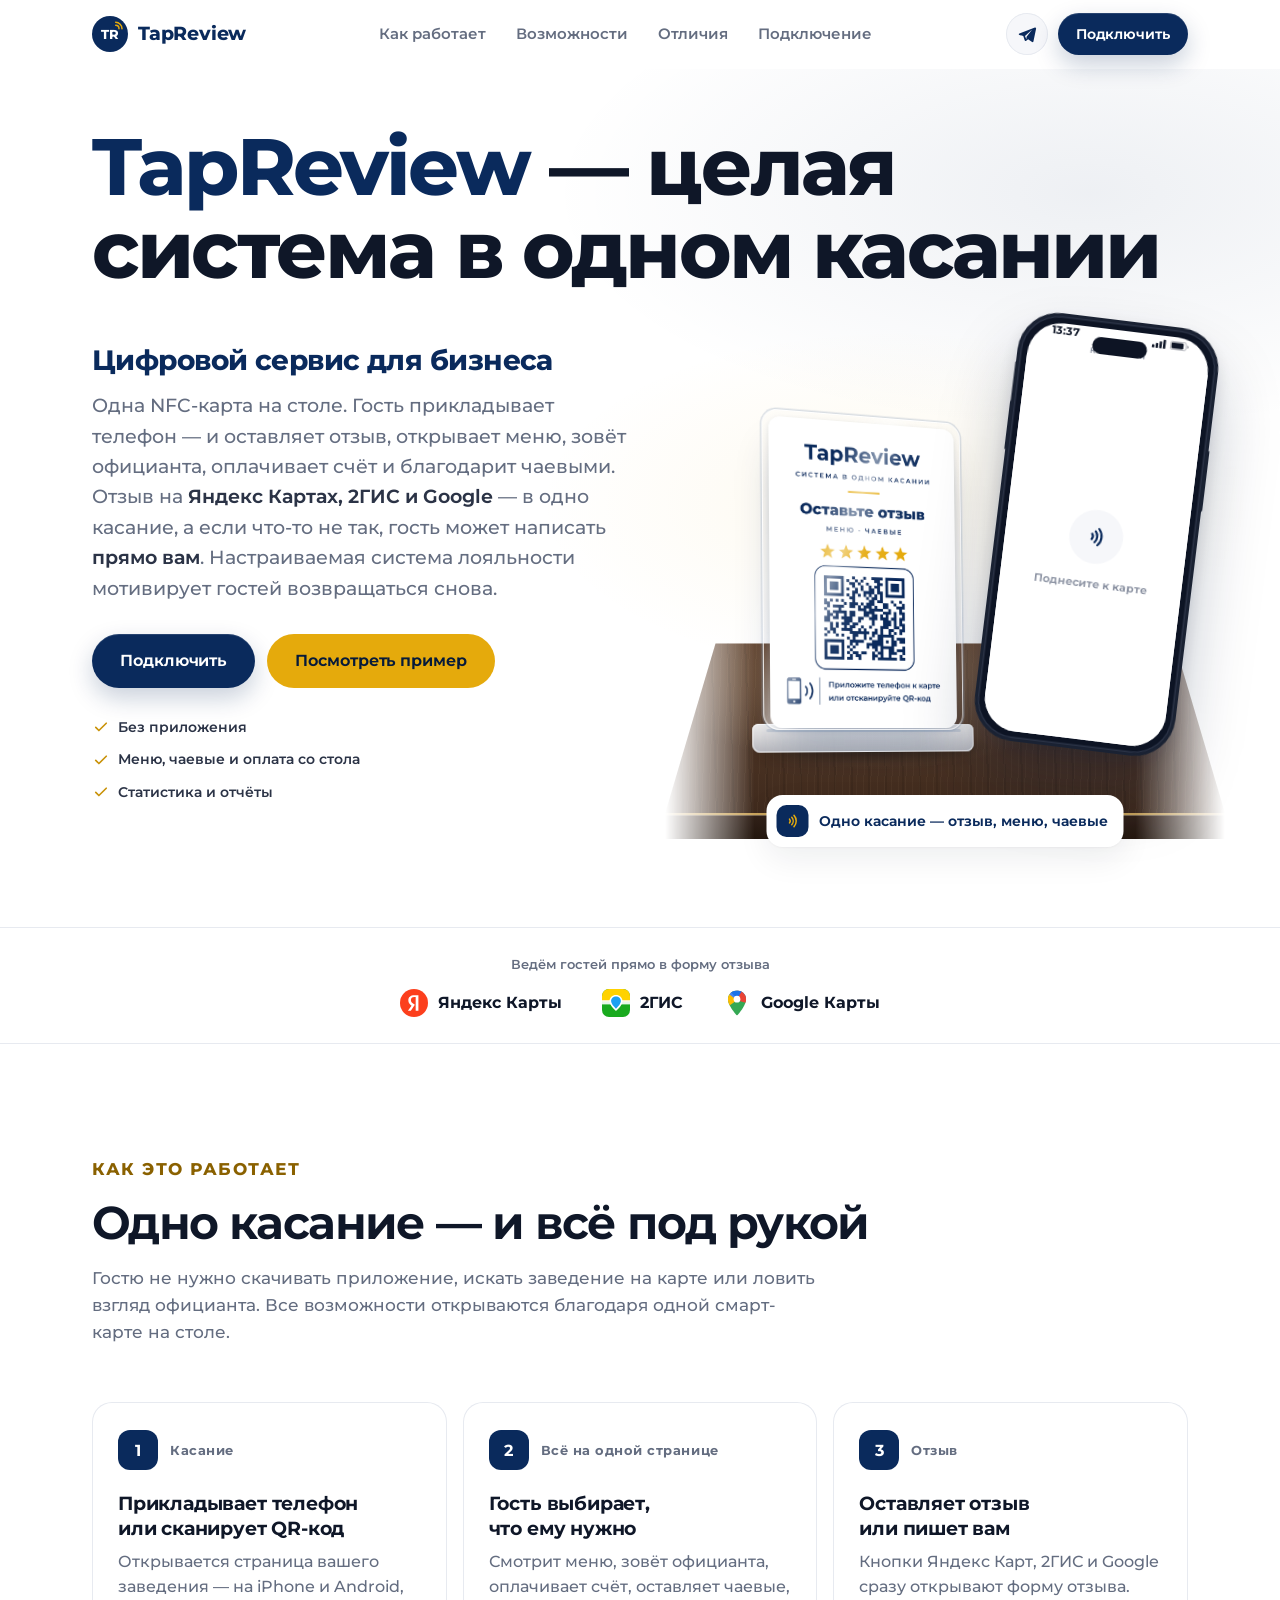
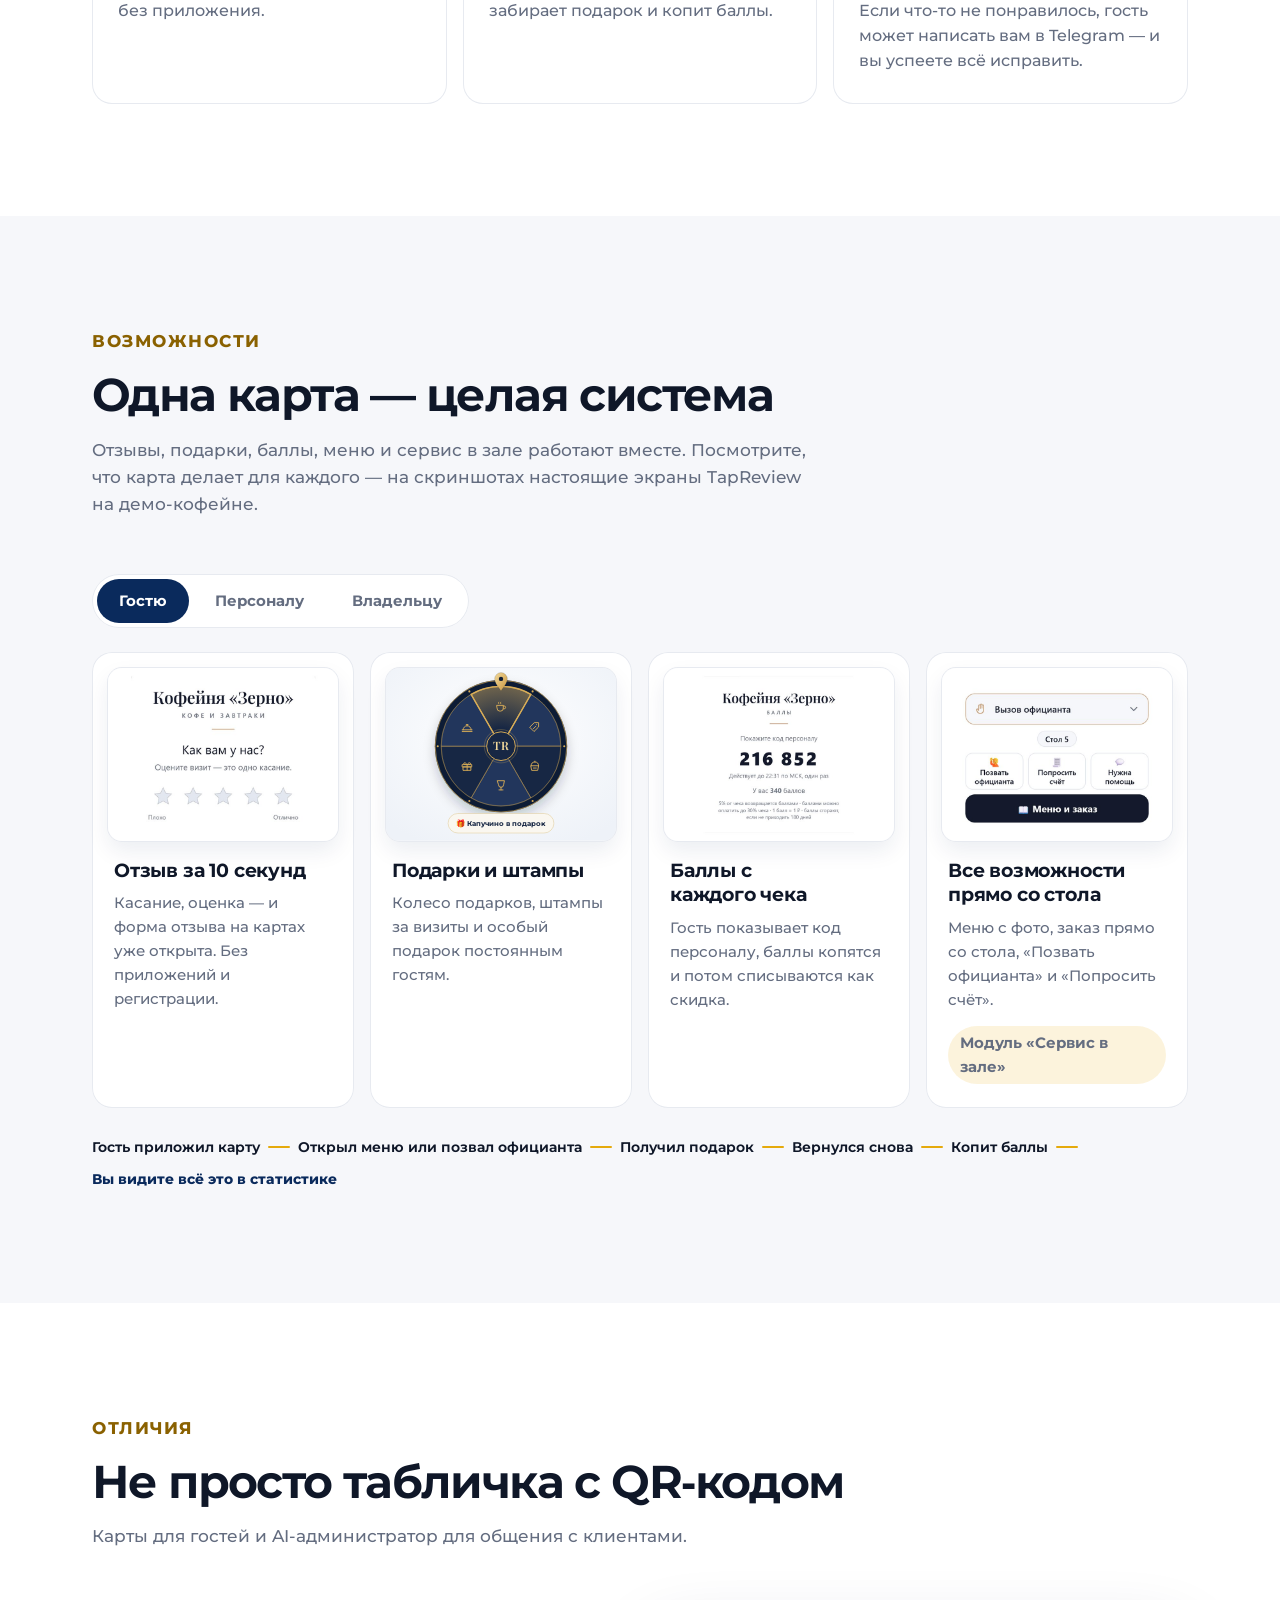
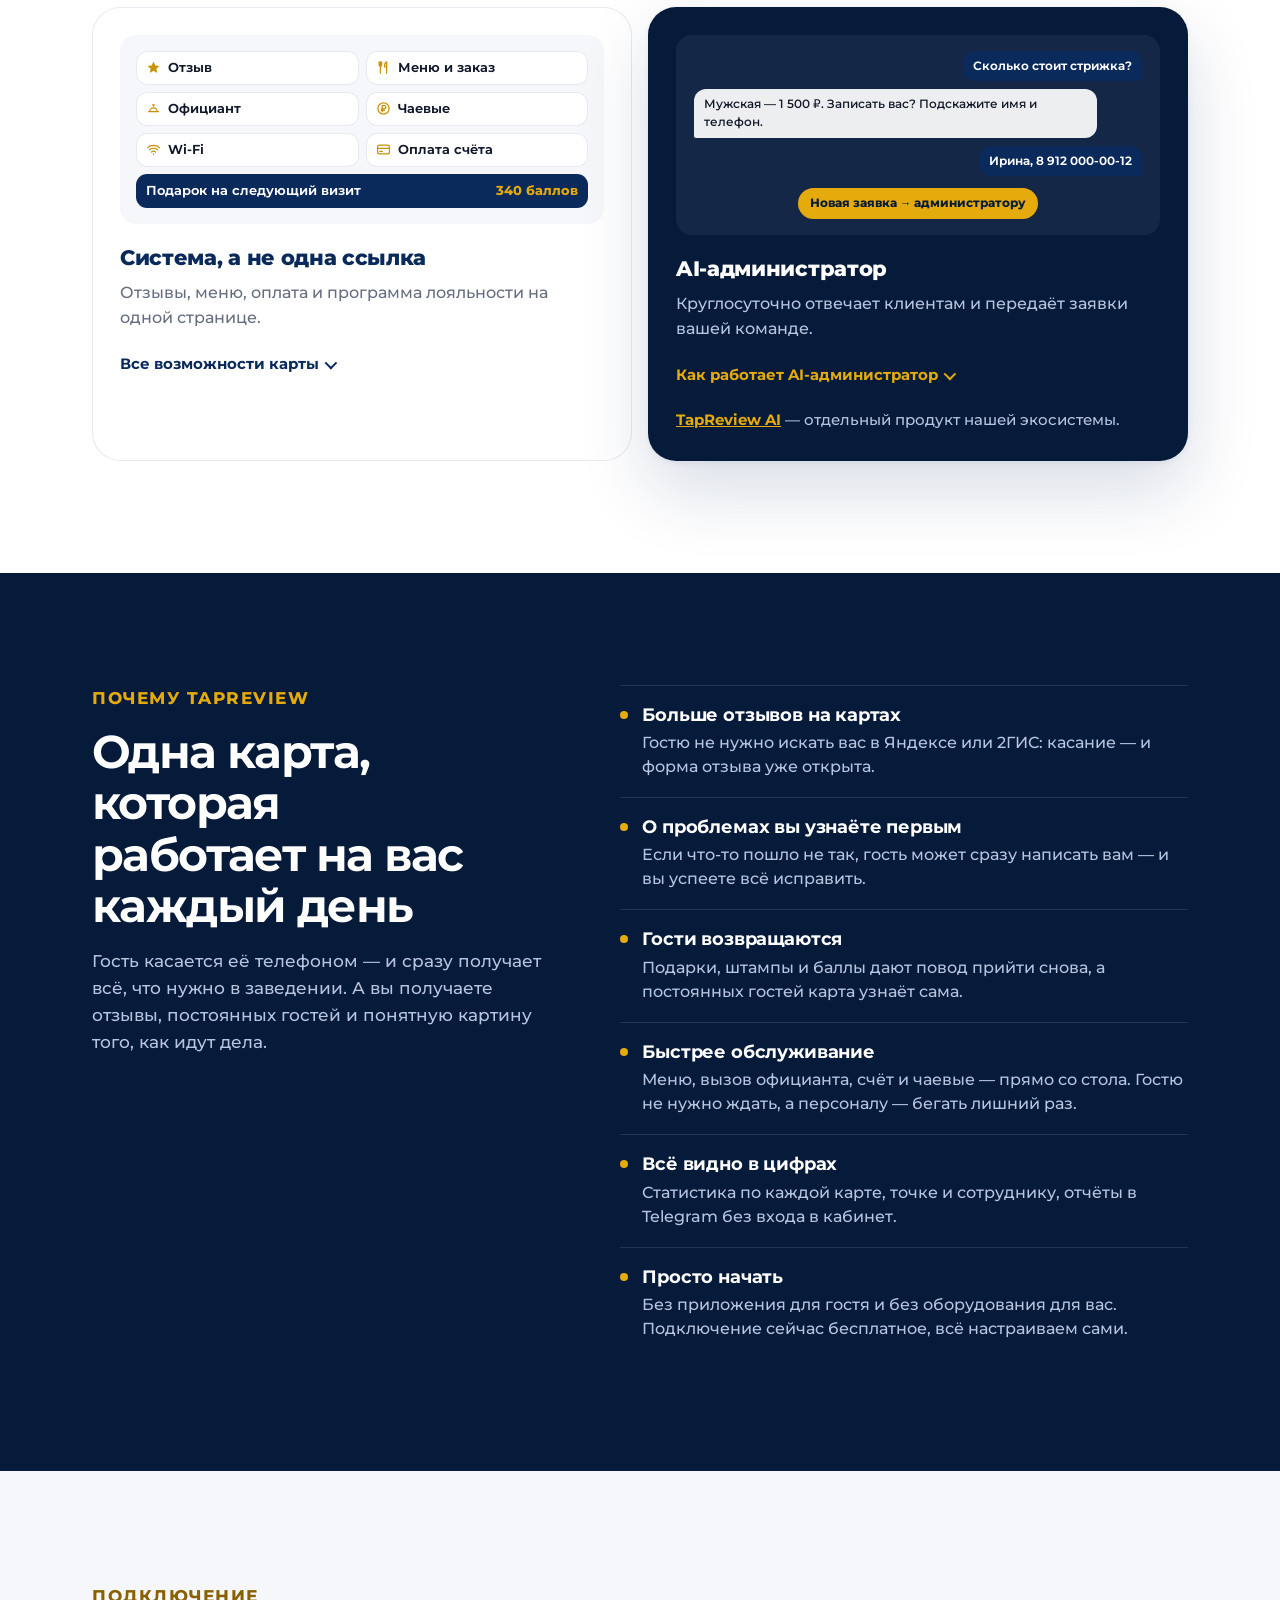
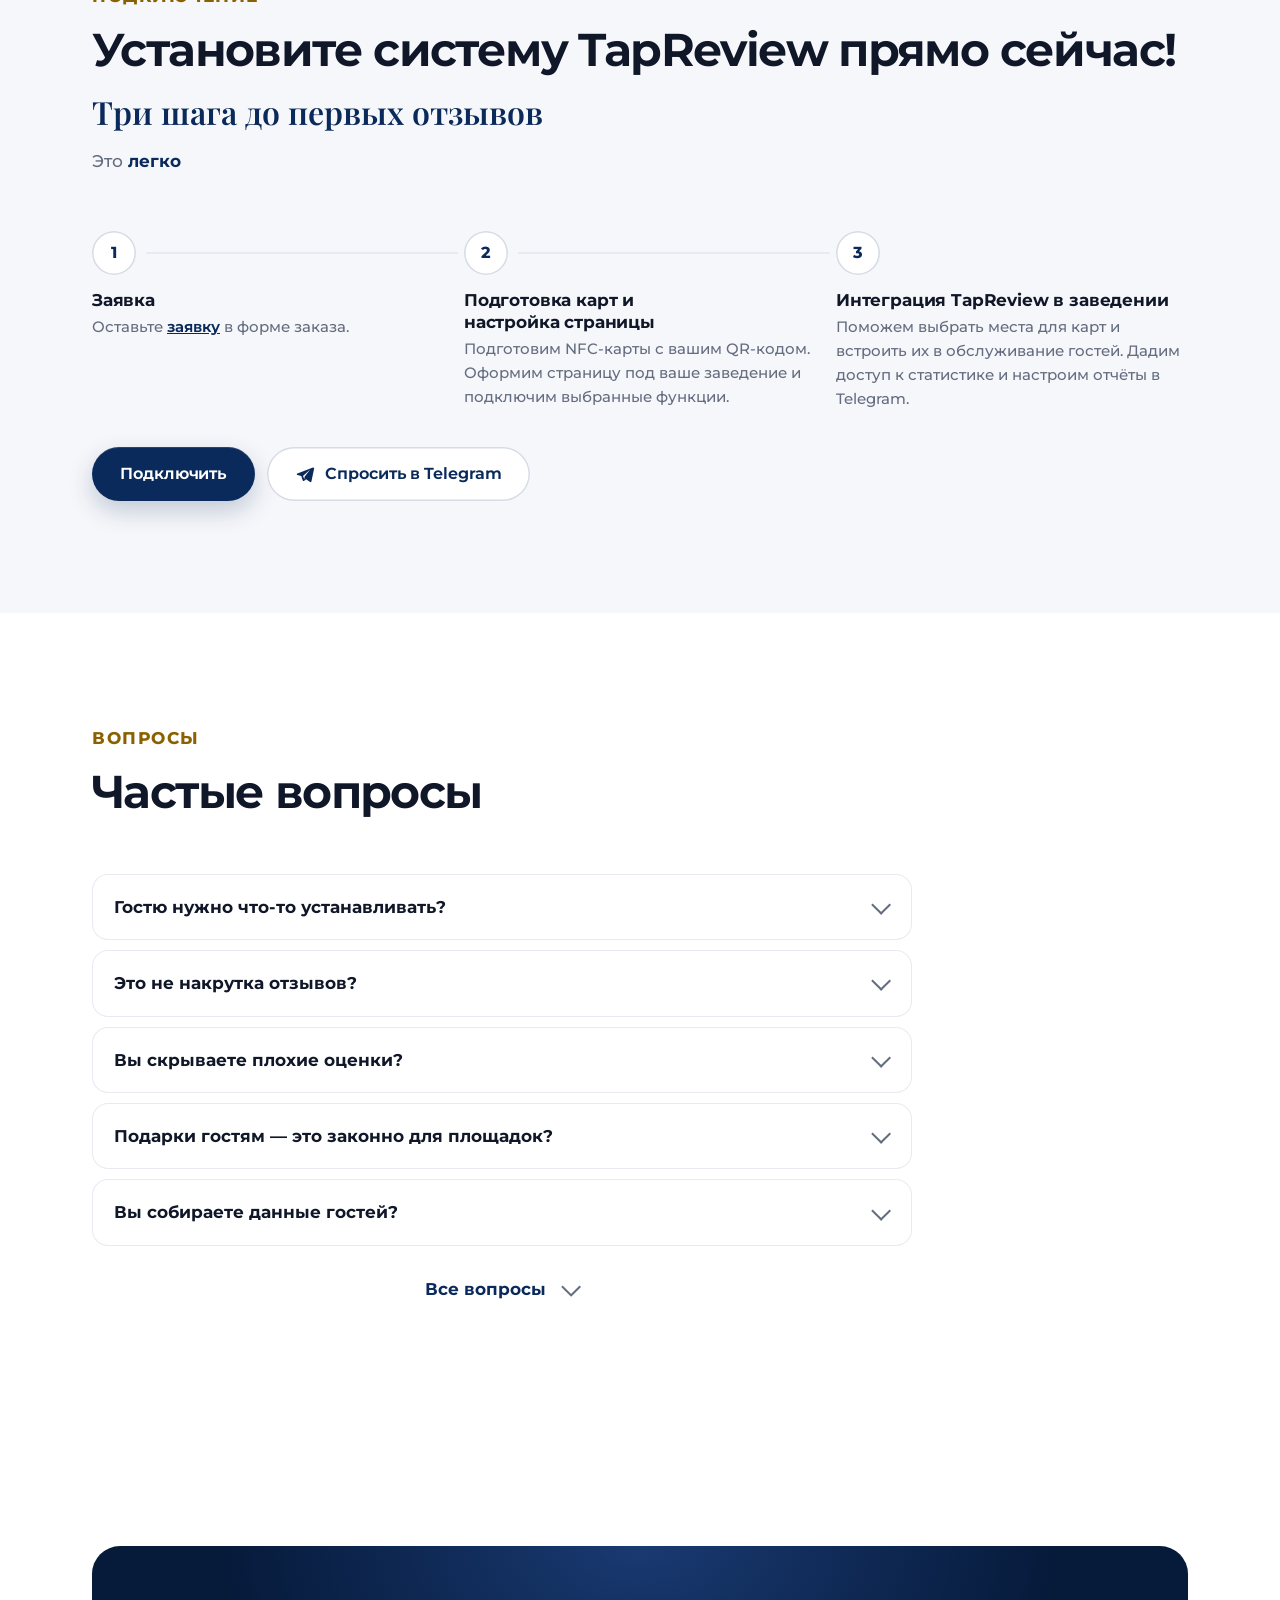
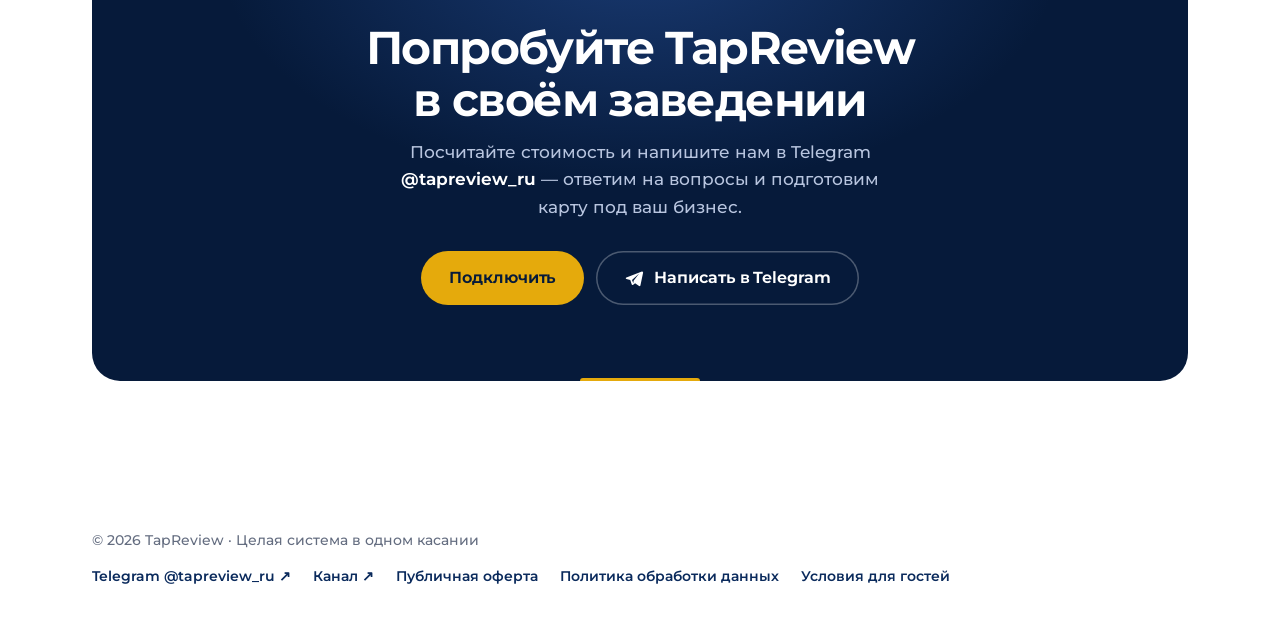
==== index.html @ 671c2516 "Revert guest cafe demo deployment" ====
<!DOCTYPE html>
<html lang="ru">
<head>
  <meta charset="UTF-8">
  <meta name="viewport" content="width=device-width, initial-scale=1">
  <title>TapReview — целая система в одном касании: отзывы, меню, чаевые</title>
  <meta name="description" content="Цифровой сервис для кафе и ресторанов: одна NFC-карта на столе — отзывы на Яндекс Картах, 2ГИС и Google, меню, вызов официанта, чаевые, оплата счёта, подарки, баллы и статистика.">
  <meta name="theme-color" content="#0a2a5c">
  <link rel="canonical" href="https://tapreview.ru/">
  <meta name="yandex-verification" content="caca6cdee28712ba">
  <meta name="google-site-verification" content="aeWo-dQM0pMkksD4rnlsHtrrv8dT_WdUJFQUE4yWGGg">
  <link rel="icon" type="image/png" href="/assets/favicon.png">
  <link rel="apple-touch-icon" href="/assets/apple-touch-icon.png">
  <meta property="og:type" content="website">
  <meta property="og:url" content="https://tapreview.ru/">
  <meta property="og:title" content="TapReview — целая система в одном касании">
  <meta property="og:description" content="Цифровой сервис для бизнеса: одна NFC-карта — отзывы, меню, чаевые, оплата счёта, подарки и статистика.">
  <meta property="og:image" content="https://tapreview.ru/assets/og.png">
  <meta name="twitter:card" content="summary_large_image">
  <link rel="preload" href="/fonts/montserrat-var-cyrillic.woff2" as="font" type="font/woff2" crossorigin>
  <script>
    // Включаем анимацию появления заранее, чтобы блоки не «мигали» при загрузке
    if (window.matchMedia && !matchMedia("(prefers-reduced-motion: reduce)").matches && "IntersectionObserver" in window) {
      document.documentElement.classList.add("js");
    }
  </script>

  <style>
    /* Montserrat и Playfair Display (OFL, см. fonts/OFL-Montserrat.txt и fonts/OFL.txt) */
    @font-face {
      font-family: "Montserrat";
      src: url("/fonts/montserrat-var-cyrillic.woff2") format("woff2");
      font-weight: 100 900;
      font-display: swap;
      unicode-range: U+0301, U+0400-045F, U+0490-0491, U+04B0-04B1, U+2116;
    }
    @font-face {
      font-family: "Montserrat";
      src: url("/fonts/montserrat-var-latin.woff2") format("woff2");
      font-weight: 100 900;
      font-display: swap;
      unicode-range: U+0000-00FF, U+0131, U+0152-0153, U+02BB-02BC, U+02C6, U+02DA, U+02DC, U+0304, U+0308, U+0329, U+2000-206F, U+20AC, U+20BD, U+2122, U+2191, U+2193, U+2212, U+2215, U+FEFF, U+FFFD;
    }
    @font-face {
      font-family: "Playfair Display";
      src: url("/fonts/playfair-display-600-cyrillic.woff2") format("woff2");
      font-weight: 600;
      font-display: swap;
      unicode-range: U+0301, U+0400-045F, U+0490-0491, U+04B0-04B1, U+2116;
    }
    @font-face {
      font-family: "Playfair Display";
      src: url("/fonts/playfair-display-600-latin.woff2") format("woff2");
      font-weight: 600;
      font-display: swap;
      unicode-range: U+0000-00FF, U+2000-206F;
    }

    :root {
      /* Бренд */
      --navy: #0a2a5c;
      --navy-700: #0d3574;
      --navy-900: #061a3a;
      --gold: #e5aa0c;
      --gold-600: #c99208;
      --gold-50: #fdf7e6;
      /* Нейтральные */
      --ink: #0f1728;
      --text: #2b3346;
      --muted: #646d80;
      --line: #e7eaf0;
      --line-strong: #d6dbe5;
      --soft: #f6f7fa;
      --white: #fff;
      /* Форма */
      --r-sm: 12px;
      --r: 20px;
      --r-lg: 28px;
      --shadow-sm: 0 1px 2px rgba(15, 23, 40, 0.05);
      --shadow: 0 1px 2px rgba(15, 23, 40, 0.04), 0 12px 32px rgba(15, 23, 40, 0.07);
      --shadow-lg: 0 2px 6px rgba(10, 42, 92, 0.06), 0 30px 70px rgba(10, 42, 92, 0.16);
      --ease: cubic-bezier(0.22, 0.61, 0.36, 1);
    }

    * { box-sizing: border-box; }
    html { scroll-behavior: smooth; scroll-padding-top: 76px; -webkit-text-size-adjust: 100%; }
    body {
      margin: 0;
      background: var(--white);
      color: var(--text);
      font-family: "Montserrat", -apple-system, BlinkMacSystemFont, "Segoe UI", Roboto, Arial, sans-serif;
      font-weight: 500;
      font-size: 16px;
      line-height: 1.6;
      -webkit-font-smoothing: antialiased;
      overflow-x: hidden;
    }
    a { color: inherit; }
    img, svg { display: block; }
    .wrap { width: min(1160px, 100%); margin: 0 auto; padding: 0 20px; }
    .sr-only { position: absolute; width: 1px; height: 1px; overflow: hidden; clip: rect(0 0 0 0); white-space: nowrap; }

    /* ---------- кнопки ---------- */
    .btn {
      display: inline-flex; align-items: center; justify-content: center; gap: 10px;
      min-height: 54px; padding: 0 28px; border: 0; border-radius: 999px;
      font: inherit; font-size: 16px; font-weight: 650; letter-spacing: -0.005em; text-decoration: none; cursor: pointer;
      transition: transform 0.2s var(--ease), background-color 0.2s var(--ease), border-color 0.2s var(--ease), box-shadow 0.2s var(--ease);
      -webkit-tap-highlight-color: transparent;
    }
    .btn svg { width: 20px; height: 20px; flex: none; }
    .btn-primary { background: var(--navy); color: #fff; box-shadow: 0 1px 0 rgba(255, 255, 255, 0.12) inset, 0 10px 24px rgba(10, 42, 92, 0.22); }
    .btn-primary:hover { background: var(--navy-700); transform: translateY(-1px); }
    .btn-ghost { background: #fff; color: var(--navy); box-shadow: 0 0 0 1.5px var(--line-strong) inset; }
    .btn-ghost:hover { box-shadow: 0 0 0 1.5px #b9c1d0 inset; transform: translateY(-1px); }
    .btn-gold { background: var(--gold); color: var(--navy-900); }
    .btn-gold:hover { background: #f0b519; transform: translateY(-1px); }
    .btn:focus-visible, a:focus-visible, summary:focus-visible { outline: 3px solid #9fb3d9; outline-offset: 3px; border-radius: 10px; }
    .btn:focus-visible { border-radius: 999px; }

    /* ---------- шапка ---------- */
    .header {
      position: sticky; top: 0; z-index: 20;
      background: rgba(255, 255, 255, 0.82);
      backdrop-filter: saturate(180%) blur(14px); -webkit-backdrop-filter: saturate(180%) blur(14px);
      border-bottom: 1px solid transparent;
      transition: border-color 0.2s var(--ease);
    }
    .header.scrolled { border-bottom-color: var(--line); }
    .header .wrap { display: flex; align-items: center; justify-content: space-between; gap: 16px; height: 68px; }
    .logo { display: flex; align-items: center; gap: 10px; text-decoration: none; font-weight: 750; font-size: 19px; letter-spacing: -0.01em; color: var(--navy); }
    .logo-mark { position: relative; display: grid; place-items: center; width: 36px; height: 36px; border-radius: 50%; background: var(--navy); color: #fff; font-size: 13px; font-weight: 750; letter-spacing: 0.02em; }
    .logo-mark svg { position: absolute; top: 5px; right: 4px; width: 10px; height: 10px; }
    .nav { display: none; gap: 30px; font-size: 15px; font-weight: 600; }
    .nav a { color: var(--muted); text-decoration: none; transition: color 0.15s; }
    .nav a:hover { color: var(--navy); }
    .header .btn { min-height: 42px; padding: 0 18px; font-size: 14px; }
    .header .btn svg { width: 18px; height: 18px; }
    .mobile-menu { display: none; }

    /* ---------- первый экран ---------- */
    /* overflow-x: clip — декоративная стойка сцены не должна давать горизонтальную прокрутку на телефоне */
    .hero { position: relative; padding: 36px 0 64px; overflow-x: clip; }
    .hero::before {
      content: ""; position: absolute; inset: 0 0 auto; height: 620px; z-index: -1; pointer-events: none;
      background:
        radial-gradient(60% 55% at 85% 20%, rgba(10, 42, 92, 0.07), transparent 70%),
        radial-gradient(40% 40% at 70% 70%, rgba(229, 170, 12, 0.07), transparent 70%);
    }
    /* Сверху на всю ширину — лозунг; под ним описание сервиса и сцена с телефоном */
    .hero-grid { display: grid; gap: 40px; align-items: center; margin-top: 30px; }
    h1 {
      margin: 0; color: var(--ink); text-wrap: balance;
      font-size: clamp(34px, 8.6vw, 80px); line-height: 1.04; font-weight: 750; letter-spacing: -0.035em;
    }
    h1 .h1-brand { color: var(--navy); }
    h1 .nb { white-space: nowrap; }
    .hero-sub { margin: 0; color: var(--navy); font-size: clamp(22px, 3vw, 28px); line-height: 1.2; font-weight: 750; letter-spacing: -0.02em; }
    .lead { margin: 14px 0 30px; max-width: 540px; font-size: clamp(17px, 2.2vw, 19px); line-height: 1.6; color: var(--muted); }
    .lead b { color: var(--text); font-weight: 650; }
    .hero-mobile-lead { display: none; }
    .actions { display: flex; flex-wrap: wrap; gap: 12px; }
    .hero-meta { display: grid; gap: 10px; margin: 28px 0 0; padding: 0; list-style: none; font-size: 14px; font-weight: 600; color: var(--text); }
    .hero-meta li { display: flex; align-items: center; gap: 8px; }
    .hero-meta svg { width: 18px; height: 18px; color: var(--gold-600); }
    .ref-banner { margin: 0 0 16px; padding: 10px 14px; border-radius: 14px; background: var(--gold-50); box-shadow: 0 0 0 1px #f0d48a inset; font-size: 14px; color: #6b4a00; }
    .ref-banner b { color: #4a3300; }
    .hero-price { margin: 18px 0 0; font-size: 14px; color: var(--muted); }
    .hero-price b { color: var(--ink); font-weight: 700; }
    .hero-price a { color: var(--navy); font-weight: 650; }

    /* ---------- Сцена: карта в акриловой подставке на стойке + телефон с NFC-касанием ----------
       Сцена рисуется в «своих» 480×540 px и масштабируется под ширину экрана (--s). */
    .visual { position: relative; display: flex; justify-content: center; min-width: 0; padding: 0 0 8px; }
    .hero-grid > * { min-width: 0; }
    .scene-wrap { --s: 0.68; width: 100%; height: calc(540px * var(--s)); display: flex; justify-content: center; }
    .scene { position: relative; flex: none; width: 480px; height: 540px; transform: scale(var(--s)); transform-origin: top center; }

    /* Стол: тёмный орех с латунной кромкой, края растворяются в фоне */
    .counter {
      position: absolute; left: -40px; right: -40px; bottom: 0; height: 196px;
      -webkit-mask-image: linear-gradient(90deg, transparent, #000 16%, #000 84%, transparent);
      mask-image: linear-gradient(90deg, transparent, #000 16%, #000 84%, transparent);
    }
    .counter-top {
      position: absolute; left: 0; right: 0; top: 0; bottom: 26px;
      clip-path: polygon(9% 0, 91% 0, 100% 100%, 0 100%);
      background:
        repeating-linear-gradient(92deg, rgba(255, 220, 170, 0.035) 0 1px, transparent 1px 7px),
        repeating-linear-gradient(88deg, rgba(0, 0, 0, 0.09) 0 2px, transparent 2px 17px),
        linear-gradient(180deg, #5b3e2b 0%, #3f2a1d 100%);
    }
    /* Мягкий свет на столешнице и отражение карты */
    .counter-top::after { content: ""; position: absolute; inset: 0; background: radial-gradient(55% 75% at 38% 22%, rgba(255, 226, 180, 0.28), transparent 70%); }
    .counter-edge {
      position: absolute; left: 0; right: 0; bottom: 0; height: 26px;
      background: linear-gradient(180deg, #33221a 0%, #24180f 100%);
      box-shadow: 0 2px 0 #c9a45c inset, 0 3px 0 rgba(255, 236, 190, 0.35) inset, 0 18px 30px -12px rgba(30, 18, 8, 0.4);
    }

    /* Подставка с картой */
    .stand { position: absolute; z-index: 2; left: 64px; bottom: 112px; width: 194px; transform: perspective(1100px) rotateY(16deg) rotateX(2deg); transform-origin: bottom center; }
    .stand-shadow { position: absolute; left: -26px; right: -40px; bottom: -36px; height: 34px; border-radius: 50%; background: radial-gradient(closest-side, rgba(10, 5, 0, 0.55), transparent); filter: blur(2px); }
    .card-img { position: relative; display: block; width: 100%; height: auto; border-radius: 12px; box-shadow: 0 2px 6px rgba(10, 42, 92, 0.12), 0 24px 40px -12px rgba(10, 42, 92, 0.3); }
    /* Акриловое стекло поверх карты: блик и тонкая кромка */
    .stand-glass {
      position: absolute; inset: -7px -7px -2px -7px; border-radius: 16px; pointer-events: none;
      background: linear-gradient(112deg, rgba(255, 255, 255, 0) 28%, rgba(255, 255, 255, 0.5) 40%, rgba(255, 255, 255, 0.08) 48%, rgba(255, 255, 255, 0) 60%);
      box-shadow: 0 0 0 1px rgba(255, 255, 255, 0.85) inset, 0 0 0 1.5px rgba(150, 165, 190, 0.35);
    }
    /* Акриловое основание */
    .stand-base {
      position: absolute; left: -18px; right: -18px; bottom: -24px; height: 28px; border-radius: 6px 6px 8px 8px;
      background: linear-gradient(180deg, rgba(255, 255, 255, 0.92), rgba(222, 230, 242, 0.75));
      box-shadow: 0 0 0 1px rgba(255, 255, 255, 0.95) inset, 0 -1px 0 rgba(150, 165, 190, 0.4) inset, 0 10px 16px -6px rgba(40, 30, 15, 0.3);
    }
    .stand-base::before { content: ""; position: absolute; left: 14px; right: 14px; top: 5px; height: 3px; border-radius: 3px; background: rgba(150, 165, 190, 0.35); }

    /* NFC-волны в точке касания */
    .nfc { position: absolute; z-index: 5; left: 232px; top: 262px; width: 0; height: 0; pointer-events: none; }
    .nfc i { position: absolute; left: -46px; top: -46px; width: 92px; height: 92px; border-radius: 50%; border: 2px solid var(--gold); box-shadow: 0 0 14px rgba(229, 170, 12, 0.45), 0 0 6px rgba(229, 170, 12, 0.35) inset; opacity: 0; }

    /* Телефон (≈ 9 : 19,5) */
    .phone {
      position: absolute; z-index: 4; right: 6px; top: 22px; width: 196px; aspect-ratio: 9 / 19.5;
      transform: rotate(7deg); transform-origin: 50% 80%;
      padding: 7px; border-radius: 38px; background: #0d1424;
      box-shadow: 0 0 0 1.5px #2a3245 inset, 0 0 0 3px #1a2233, 0 40px 70px rgba(6, 26, 58, 0.28), 0 8px 20px rgba(6, 26, 58, 0.18);
    }
    /* Экран до касания */
    .s-idle {
      position: absolute; z-index: 2; inset: 34px 0 0; display: flex; flex-direction: column; align-items: center; justify-content: center; gap: 12px;
      background: #fff; color: #8a91a1; font-size: 11px; font-weight: 650;
    }
    .s-idle span { display: grid; place-items: center; width: 54px; height: 54px; border-radius: 50%; background: var(--soft); color: var(--navy); }
    .s-idle svg { width: 26px; height: 26px; }

    /* Страница заведения после касания: оценка + «Ещё у нас» (как настоящая /b/, без блока «Отзыв в Telegram») */
    .s-rate {
      position: absolute; z-index: 1; inset: 34px 0 0; display: flex; flex-direction: column; align-items: center;
      padding: 4px 12px 0; background: #fff; text-align: center;
    }
    .r-name { margin: 0 0 2px; font-family: "Playfair Display", Georgia, serif; font-size: 20px; font-weight: 600; line-height: 1.15; color: var(--ink); }
    .s-rate .s-welcome { margin-top: 5px; }
    .r-chip { margin: 4px 0 0; padding: 3px 8px; border-radius: 99px; background: var(--soft); box-shadow: 0 0 0 1px var(--line) inset; font-size: 8px; font-weight: 650; color: var(--ink); }
    .s-rate .s-line { margin: 8px auto; }
    .r-waiter { margin: 0; padding: 2px 7px; border-radius: 99px; background: var(--soft); box-shadow: 0 0 0 1px var(--line) inset; font-size: 7.5px; font-weight: 700; color: var(--ink); }
    .r-q { margin: 9px 0 1px; font-size: 14px; font-weight: 500; color: var(--ink); }
    .r-sub { margin: 0; font-size: 8px; color: #8a91a1; }
    .r-stars { display: flex; gap: 7px; margin: 8px 0 2px; }
    .r-stars span { position: relative; display: block; width: 22px; height: 22px; color: #e3e7ee; }
    .r-stars svg { display: block; width: 100%; height: 100%; }
    .r-ends { display: flex; justify-content: space-between; width: 100%; padding: 0 10px; font-size: 7px; color: #8a91a1; }
    .r-link { margin: 7px 0 9px; font-size: 8px; color: #5b6475; text-decoration: underline; text-underline-offset: 2px; }
    .r-more { margin: 0 0 5px; font-size: 6.5px; font-weight: 750; letter-spacing: 0.16em; text-transform: uppercase; color: #8a91a1; }
    .r-grid { display: grid; grid-template-columns: 1fr 1fr; gap: 5px; width: 100%; }
    .r-grid span {
      display: flex; align-items: center; justify-content: center; gap: 4px; padding: 7px 4px; border-radius: 9px;
      background: var(--soft); box-shadow: 0 0 0 1px var(--line) inset; font-size: 8px; font-weight: 650; color: var(--ink); white-space: nowrap;
    }
    .r-grid svg { width: 10px; height: 10px; flex: none; color: var(--gold-600); }
    /* Палец нажимает пятую звезду */
    .r-tap { position: absolute; left: 50%; top: 50%; width: 30px; height: 30px; margin: -15px 0 0 -15px; border-radius: 50%; background: rgba(10, 42, 92, 0.2); opacity: 0; }

    /* Анимация (цикл 10 с): телефон подносят к карте → волны NFC → страница заведения →
       гость жмёт 5 звёзд → «Спасибо за высокую оценку» с кнопками карт и подарком */
    @keyframes tap-phone {
      0%, 7% { transform: translate(0, 0) rotate(7deg); }
      19% { transform: translate(-78px, 36px) rotate(-12deg); }
      21.5% { transform: translate(-73px, 33px) rotate(-12deg) scale(0.985); }
      29% { transform: translate(-78px, 36px) rotate(-12deg); }
      41%, 100% { transform: translate(0, 0) rotate(7deg); }
    }
    @keyframes tap-idle { 0%, 20% { opacity: 1; } 25%, 96% { opacity: 0; } 100% { opacity: 1; } }
    @keyframes tap-ring { 0%, 19.5% { opacity: 0; transform: scale(0.25); } 21% { opacity: 0.95; } 35%, 100% { opacity: 0; transform: scale(1.9); } }
    @keyframes tap-rate { 0%, 68% { opacity: 1; } 73%, 96% { opacity: 0; } 100% { opacity: 1; } }
    @keyframes tap-star { 0%, 55% { color: #e3e7ee; } 56.5%, 97% { color: var(--gold); } 100% { color: #e3e7ee; } }
    @keyframes tap-touch { 0%, 51% { opacity: 0; transform: scale(0.4); } 53.5% { opacity: 1; transform: scale(0.85); } 60%, 100% { opacity: 0; transform: scale(1.5); } }
    .phone { animation: tap-phone 10s var(--ease) infinite; }
    .s-idle { animation: tap-idle 10s linear infinite; }
    .nfc i { animation: tap-ring 10s ease-out infinite; }
    .s-rate { animation: tap-rate 10s linear infinite; }
    .r-stars span { animation: tap-star 10s linear infinite; }
    .r-stars span:nth-child(2) { animation-delay: 0.06s; }
    .r-stars span:nth-child(3) { animation-delay: 0.12s; }
    .r-stars span:nth-child(4) { animation-delay: 0.18s; }
    .r-stars span:nth-child(5) { animation-delay: 0.24s; }
    .r-tap { animation: tap-touch 10s ease-out infinite; }
    .nfc i:nth-child(2) { animation-delay: 0.18s; }
    .nfc i:nth-child(3) { animation-delay: 0.36s; }
    /* Боковые кнопки */
    .phone::before { content: ""; position: absolute; left: -4px; top: 21%; width: 3px; height: 12%; border-radius: 3px 0 0 3px; background: #1a2233; box-shadow: 0 -40px 0 -0.5px #1a2233; }
    .phone::after { content: ""; position: absolute; right: -4px; top: 27%; width: 3px; height: 15%; border-radius: 0 3px 3px 0; background: #1a2233; }
    .screen {
      position: relative; display: flex; flex-direction: column; height: 100%; overflow: hidden;
      border-radius: 34px; background: #fff; padding: 0 14px 10px; text-align: center;
    }
    .s-status { display: flex; align-items: center; justify-content: space-between; height: 34px; padding: 0 8px; font-size: 10.5px; font-weight: 700; color: var(--ink); }
    .s-island { position: absolute; top: 9px; left: 50%; width: 30%; height: 17px; translate: -50% 0; border-radius: 99px; background: #0d1424; }
    .s-icons { display: flex; align-items: center; gap: 4px; }
    .s-icons svg { height: 9px; width: auto; }
    .s-body { flex: 1; display: flex; flex-direction: column; justify-content: center; padding-bottom: 4px; }
    .s-name { margin: 4px 0 2px; font-family: "Playfair Display", Georgia, serif; font-size: 22px; font-weight: 600; line-height: 1.15; color: var(--ink); }
    .s-tag { margin: 0; font-size: 8px; font-weight: 600; letter-spacing: 0.22em; text-transform: uppercase; color: #8a91a1; }
    .s-line { width: 30px; height: 2px; margin: 11px auto; border-radius: 2px; background: var(--gold); }
    .s-thanks { margin: 0; font-size: 12.5px; font-weight: 650; color: var(--ink); }
    .s-stars { display: flex; justify-content: center; gap: 3px; margin: 7px 0 4px; color: var(--gold); }
    .s-stars svg { width: 13px; height: 13px; }
    .s-lead { margin: 0 0 12px; font-size: 9.5px; line-height: 1.4; color: #8a91a1; }
    .s-btn {
      display: flex; align-items: center; gap: 8px; margin: 0 0 7px; padding: 8px 11px; border-radius: 999px;
      box-shadow: 0 0 0 1px var(--line) inset; font-size: 11px; font-weight: 650; color: var(--ink); text-align: left;
    }
    .s-btn svg { width: 19px; height: 19px; flex: none; }
    .s-btn span { flex: 1; }
    .s-btn i { color: #a3aab8; font-style: normal; }
    .s-welcome { margin: 6px auto 0; padding: 3px 9px; border-radius: 99px; background: rgba(229, 170, 12, 0.14); font-size: 8.5px; font-weight: 700; color: var(--ink); }
    .s-stamps { display: flex; justify-content: center; align-items: center; gap: 4px; margin: 4px 0 6px; }
    .s-stamps i { width: 10px; height: 10px; border-radius: 50%; border: 1.5px dashed #c3c8d3; }
    .s-stamps i.on { border: 0; background: var(--gold); }
    .s-stamps b { font-size: 11px; line-height: 1; }
    .s-gift { justify-content: center; margin-top: 3px; box-shadow: 0 0 0 1px #f0d48a inset; background: var(--gold-50); color: #8a6300; }
    .s-gift svg { width: 15px; height: 15px; }
    .s-foot { margin: 6px auto 8px; padding: 4px 10px; border-radius: 99px; background: var(--soft); font-size: 9px; font-weight: 650; color: #8a91a1; }
    .s-home { width: 34%; height: 4px; margin: 0 auto; border-radius: 4px; background: #0d1424; opacity: 0.85; }
    .tap-chip {
      position: absolute; z-index: 5; left: 50%; bottom: 0; translate: -50% 0;
      display: flex; align-items: center; gap: 10px; white-space: nowrap;
      padding: 10px 16px 10px 10px; border-radius: 16px; background: #fff; box-shadow: var(--shadow);
      font-size: 13.5px; font-weight: 650; color: var(--navy);
    }
    .tap-chip span { display: grid; place-items: center; width: 32px; height: 32px; border-radius: 10px; background: var(--navy); color: var(--gold); }
    .tap-chip svg { width: 18px; height: 18px; }

    /* ---------- площадки ---------- */
    .platforms { padding: 26px 0; border-block: 1px solid var(--line); }
    .platforms .wrap { display: flex; flex-wrap: wrap; align-items: center; justify-content: center; gap: 14px 40px; }
    .platforms p { margin: 0; width: 100%; text-align: center; font-size: 13px; font-weight: 600; color: var(--muted); }
    .platform { display: flex; align-items: center; gap: 10px; font-weight: 700; font-size: 16px; color: var(--ink); }
    .platform svg { width: 28px; height: 28px; }

    /* ---------- секции ---------- */
    section { padding: 80px 0; }
    .section-soft { background: var(--soft); }
    .section-head { margin: 0 0 44px; }
    .kicker { margin: 0 0 14px; color: #8a6100; font-size: clamp(14px, 1.6vw, 17px); font-weight: 750; letter-spacing: 0.09em; text-transform: uppercase; }
    h2 { margin: 0; color: var(--ink); font-size: clamp(28px, 4.4vw, 46px); line-height: 1.12; font-weight: 680; letter-spacing: -0.035em; }
    h1, h2, h3 { text-wrap: balance; }
    .section-head p:not(.kicker) { max-width: 66ch; margin: 16px 0 0; font-size: 17px; color: var(--muted); text-wrap: pretty; }
    h3 { margin: 0 0 8px; color: var(--ink); font-size: 19px; line-height: 1.3; font-weight: 700; letter-spacing: -0.01em; }

    /* Как работает */
    .steps { display: grid; gap: 16px; margin: 0; padding: 0; list-style: none; }
    .step { position: relative; padding: 28px 26px 30px; border-radius: var(--r); background: #fff; box-shadow: 0 0 0 1px var(--line) inset; }
    .step-num { display: flex; align-items: center; gap: 12px; margin-bottom: 22px; font-size: 13px; font-weight: 700; color: var(--muted); letter-spacing: 0.04em; }
    .step-num b { display: grid; place-items: center; width: 40px; height: 40px; border-radius: 12px; background: var(--navy); color: #fff; font-size: 16px; }
    .step p { margin: 0; color: var(--muted); font-size: 15.5px; }

    /* Что получает бизнес */
    .benefits { display: grid; gap: 16px; }
    .benefit { padding: 26px; border-radius: var(--r); background: #fff; box-shadow: 0 0 0 1px var(--line) inset; }
    .benefit-icon { display: grid; place-items: center; width: 44px; height: 44px; margin-bottom: 18px; border-radius: 12px; background: var(--gold-50); color: var(--gold-600); }
    .benefit-icon svg { width: 22px; height: 22px; }
    .benefit p { margin: 0; color: var(--muted); font-size: 15px; }

    .stats-block { display: grid; gap: 32px; align-items: center; margin-top: 56px; padding: 28px; border-radius: var(--r-lg); background: var(--soft); }
    .stats-copy h3 { font-size: clamp(22px, 3.4vw, 28px); letter-spacing: -0.02em; }
    .stats-copy p { margin: 0 0 18px; color: var(--muted); }
    .checks { margin: 0; padding: 0; list-style: none; display: grid; gap: 10px; }
    .checks li { display: flex; gap: 10px; font-size: 15px; font-weight: 600; color: var(--text); }
    .checks svg { width: 20px; height: 20px; flex: none; margin-top: 2px; color: var(--navy); }

    .dash { position: relative; padding: 20px; border-radius: 22px; background: #fff; box-shadow: var(--shadow); }
    .dash-top { display: flex; justify-content: space-between; align-items: baseline; gap: 12px; margin-bottom: 16px; }
    .dash-title { font-size: 14px; font-weight: 700; color: var(--ink); }
    .dash-label { font-size: 11px; font-weight: 700; letter-spacing: 0.08em; text-transform: uppercase; color: #9aa1b0; }
    .dash-kpis { display: grid; grid-template-columns: 1fr 1fr; gap: 10px; margin-bottom: 18px; }
    .kpi { padding: 14px; border-radius: 14px; background: var(--soft); }
    .kpi small { display: block; font-size: 11.5px; font-weight: 600; color: var(--muted); }
    .kpi strong { display: block; margin: 4px 0 2px; font-size: 28px; line-height: 1; font-weight: 750; color: var(--ink); letter-spacing: -0.02em; font-variant-numeric: tabular-nums; }
    .kpi em { font-style: normal; font-size: 12px; font-weight: 700; color: #15803d; }
    .bars { display: flex; align-items: flex-end; gap: 7px; height: 120px; padding: 0 2px; }
    .bar { position: relative; flex: 1; border-radius: 7px 7px 3px 3px; background: var(--navy); transform-origin: bottom; }
    .bar i { position: absolute; left: 22%; right: 22%; bottom: 0; border-radius: 5px 5px 2px 2px; background: var(--gold); }
    .bar-days { display: flex; gap: 7px; margin-top: 8px; padding: 0 2px; font-size: 10.5px; font-weight: 600; color: #9aa1b0; }
    .bar-days span { flex: 1; text-align: center; }
    .dash-cards { margin: 16px 0 0; padding: 0; list-style: none; border-top: 1px solid var(--line); }
    .dash-cards li { display: flex; justify-content: space-between; gap: 10px; padding: 9px 0; border-bottom: 1px solid var(--line); font-size: 13px; font-weight: 600; color: var(--text); }
    .dash-cards li:last-child { border-bottom: 0; padding-bottom: 0; }
    .dash-cards b { font-variant-numeric: tabular-nums; color: #b9bfcb; }
    .dash-cards i { font-style: normal; }
    .c-navy { color: var(--navy) !important; }
    .c-gold { color: #b58200 !important; } /* темнее фирменного золотого — чтобы цифры читались на светлом фоне */
    .col-mark { flex: none; display: block; width: 8px; height: 18px; margin: 2px 6px 0; border-radius: 3px 3px 1px 1px; }
    .col-navy { background: var(--navy); }
    .col-gold { background: var(--gold); }

    /* Два формата карты */
    .formats-section { padding-top: 0; }
    .formats { display: grid; gap: 16px; }
    .format { display: flex; flex-direction: column; margin: 0; padding: 20px; border-radius: var(--r-lg); background: #fff; box-shadow: 0 0 0 1px var(--line) inset; }
    .format-img { display: grid; place-items: center; height: 300px; margin-bottom: 20px; border-radius: var(--r); background: var(--soft); }
    .format-img img { height: auto; border-radius: 10px; box-shadow: 0 2px 6px rgba(10, 42, 92, 0.1), 0 18px 36px -12px rgba(10, 42, 92, 0.3); }
    .format-img-v img { width: auto; max-height: 250px; }
    .format-img-h img { width: min(370px, 86%); }
    .format h3 { margin-bottom: 2px; }
    .format-size { margin: 0 0 8px !important; font-size: 13px; font-weight: 700; letter-spacing: 0.04em; color: var(--gold-600) !important; }
    .format p { margin: 0; color: var(--muted); font-size: 15px; }

    /* Функции: карточка с мини-иллюстрацией сверху */
    .feats { display: grid; gap: 16px; }
    .feat { display: flex; flex-direction: column; padding: 22px 22px 24px; border-radius: var(--r); background: #fff; box-shadow: 0 0 0 1px var(--line) inset; }
    .feat p { margin: 0; color: var(--muted); font-size: 15px; }
    /* Настоящие скриншоты экранов в плитках «Возможности» */
    .shot { margin: -6px -6px 18px; aspect-ratio: 4 / 3; border-radius: 14px; overflow: hidden; background: var(--soft);
      box-shadow: 0 0 0 1px var(--line), 0 10px 22px rgba(10, 42, 92, 0.08); }
    .shot img { display: block; width: 100%; height: 100%; object-fit: cover; }
    .shot-draw svg { display: block; width: 100%; height: 100%; }
    .mini {
      display: flex; align-items: center; justify-content: center; gap: 8px; height: 112px; margin-bottom: 20px; padding: 12px;
      border-radius: 16px; background: var(--soft); overflow: hidden; font-size: 12.5px; font-weight: 650; color: var(--ink);
    }
    /* колесо */
    .mini-wheel { position: relative; }
    .wheel-disc { width: 84px; height: 84px; border-radius: 50%; border: 6px solid #1d2c4d;
      background: conic-gradient(#1a2846 0 60deg, #2b406b 60deg 120deg, #1a2846 120deg 180deg, #2b406b 180deg 240deg, #1a2846 240deg 300deg, #2b406b 300deg 360deg);
      box-shadow: 0 10px 20px rgba(10, 42, 92, 0.25); }
    .wheel-hub { position: absolute; left: 50%; top: 50%; translate: -50% -50%; display: grid; place-items: center; width: 28px; height: 28px; border-radius: 50%;
      background: radial-gradient(circle at 35% 30%, #f6d77a, var(--gold)); font-size: 10px; font-weight: 800; color: var(--navy-900); }
    .wheel-pin { position: absolute; left: 50%; top: 8px; z-index: 1; width: 14px; height: 14px; margin-left: -7px; border-radius: 50% 50% 50% 0; transform: rotate(-45deg); background: var(--gold); }
    /* штампы */
    .mini-stamps { flex-wrap: wrap; align-content: center; }
    .mini-stamps i { width: 22px; height: 22px; border-radius: 50%; border: 2px dashed #c3c8d3; }
    .mini-stamps i.on { border: 0; background: radial-gradient(circle at 35% 30%, #f6d77a, var(--gold)); box-shadow: 0 3px 8px rgba(229, 170, 12, 0.35); }
    .mini-stamps b { font-size: 22px; line-height: 1; }
    .mini-stamps small { width: 100%; text-align: center; font-size: 12px; font-weight: 650; color: var(--text); }
    /* VIP */
    .mini-vip { flex-direction: column; }
    .vip-pill { padding: 6px 12px; border-radius: 99px; background: linear-gradient(135deg, #f6d77a, var(--gold)); color: #3b2a00; font-weight: 800; box-shadow: 0 4px 12px rgba(229, 170, 12, 0.35); }
    .welcome-pill { padding: 5px 11px; border-radius: 99px; background: rgba(229, 170, 12, 0.14); font-size: 11.5px; }
    /* друг */
    .mini-friend { flex-direction: column; }
    .friend-title { font-size: 14px; font-weight: 800; }
    .friend-btns { display: flex; gap: 6px; }
    .friend-btns i { padding: 7px 12px; border-radius: 10px; font-style: normal; font-size: 12px; font-weight: 700; color: #fff; }
    .friend-btns .tg { background: #229ed9; }
    .friend-btns .wa { background: #25a244; }
    /* «Сейчас у нас» */
    .mini-moment { flex-direction: column; align-items: flex-start; justify-content: center; gap: 2px; }
    .mini-moment small { font-size: 10px; font-weight: 800; letter-spacing: 0.12em; text-transform: uppercase; color: var(--gold-600); }
    .mini-moment b { font-size: 15px; font-weight: 750; }
    .mini-moment span { font-size: 12px; color: var(--muted); border-bottom: 2px solid var(--gold); }
    /* кнопки «Ещё у нас» */
    .mini-links { flex-wrap: wrap; align-content: center; }
    .mini-links i { padding: 7px 11px; border-radius: 10px; background: #fff; box-shadow: 0 0 0 1px var(--line) inset; font-style: normal; font-size: 12px; }
    /* Telegram-сообщение */
    .mini-tg { flex-direction: column; align-items: flex-start; gap: 3px; background: #e7f2fb; }
    .mini-tg b, .mini-tg span, .mini-tg em { padding: 0 2px; }
    .mini-tg span { font-weight: 550; color: var(--text); }
    .mini-tg em { font-style: normal; color: #1f6fb2; }
    /* воронка */
    .mini-funnel { flex-direction: column; align-items: stretch; gap: 6px; padding: 16px 20px; }
    .mini-funnel i { display: block; height: 9px; border-radius: 99px; background: var(--navy); }
    .mini-funnel i.g { background: var(--gold); }
    /* Score */
    .mini-score { gap: 14px; }
    .mini-score .ring { display: grid; place-items: center; width: 70px; height: 70px; border-radius: 50%; background: conic-gradient(#18794e 313deg, #e3e7ee 313deg); }
    .mini-score .ring b { display: grid; place-items: center; width: 56px; height: 56px; border-radius: 50%; background: var(--soft); font-size: 22px; font-weight: 800; color: var(--navy); }
    .mini-score > span:last-child b { display: block; font-size: 16px; color: #18794e; }
    .mini-score small { font-size: 11.5px; color: var(--muted); }
    /* итоги месяца */
    .mini-wrapped { flex-direction: column; gap: 2px; background: linear-gradient(150deg, var(--navy) 0%, var(--navy-900) 70%); color: #fff; }
    .mini-wrapped small { font-size: 10px; font-weight: 800; letter-spacing: 0.14em; text-transform: uppercase; color: var(--gold); }
    .mini-wrapped b { font-size: 24px; font-weight: 800; }
    .mini-wrapped span { font-size: 12px; color: #f6d77a; }
    /* баллы */
    .mini-points { flex-direction: column; gap: 4px; }
    .mini-points b { font-size: 16px; font-weight: 800; }
    .mini-points .pts-code { padding: 6px 14px; border-radius: 10px; background: var(--navy); color: #fff; font-size: 18px; font-weight: 800; letter-spacing: 0.08em; }
    .mini-points small { font-size: 11px; color: var(--muted); }
    /* своё меню */
    .mini-menu { flex-direction: column; align-items: stretch; gap: 5px; padding: 12px 16px; }
    .mini-menu span { display: flex; justify-content: space-between; gap: 8px; padding: 5px 9px; border-radius: 9px; background: #fff; box-shadow: 0 0 0 1px var(--line) inset; }
    .mini-menu em { font-style: normal; font-size: 10px; font-weight: 800; color: var(--gold-600); }
    /* кошелёк и каталог в Telegram */
    .mini-wallet { flex-direction: column; align-items: stretch; gap: 5px; padding: 12px 16px; background: #e7f2fb; }
    .mini-wallet span { display: flex; justify-content: space-between; padding: 6px 10px; border-radius: 10px; background: #fff; }
    .mini-wallet span i { font-style: normal; color: #1f6fb2; }
    .mini-catalog { flex-direction: column; gap: 4px; background: #e7f2fb; }
    .mini-catalog b { font-size: 14px; }
    .mini-catalog span { color: #1f6fb2; }
    /* вызов официанта */
    .mini-call { gap: 6px; }
    .mini-call i { display: grid; place-items: center; gap: 2px; width: 30%; padding: 10px 4px; border-radius: 12px; background: #fff; box-shadow: 0 0 0 1px var(--line) inset; font-style: normal; font-size: 11px; text-align: center; }
    .mini-call i b { font-size: 20px; line-height: 1; }
    .mini-call i.on { box-shadow: 0 0 0 2px var(--gold) inset; }
    /* заказ со стола */
    .mini-cart { flex-direction: column; align-items: stretch; gap: 5px; padding: 12px 16px; }
    .mini-cart span { display: flex; justify-content: space-between; font-weight: 600; }
    .mini-cart .bar-total { margin-top: 2px; padding: 7px 12px; border-radius: 99px; background: var(--navy); color: #fff; }
    .mini-cart .bar-total em { font-style: normal; color: var(--gold); }
    /* страница персонала */
    .mini-staffcall { flex-direction: column; align-items: stretch; gap: 6px; padding: 12px 16px; }
    .mini-staffcall span { display: flex; justify-content: space-between; align-items: center; padding: 7px 10px; border-radius: 10px; background: #fff8e6; box-shadow: 0 0 0 1px #f0d48a inset; }
    .mini-staffcall span i { padding: 3px 9px; border-radius: 8px; background: var(--navy); color: #fff; font-style: normal; font-size: 11px; }
    /* сотрудники */
    .mini-staff { flex-direction: column; align-items: stretch; gap: 6px; padding: 12px 16px; }
    .mini-staff span { display: flex; justify-content: space-between; padding: 6px 10px; border-radius: 10px; background: #fff; box-shadow: 0 0 0 1px var(--line) inset; }
    .mini-staff span b { color: var(--gold-600); }
    /* AI */
    .mini-urgent { flex-direction: column; align-items: flex-start; gap: 3px; background: #fdecec; }
    .mini-urgent b { color: #b42318; }
    .mini-ask { flex-direction: column; align-items: stretch; gap: 6px; padding: 12px 14px; }
    .mini-ask .q { align-self: flex-end; max-width: 85%; padding: 6px 10px; border-radius: 12px 12px 2px 12px; background: var(--navy); color: #fff; font-size: 11.5px; }
    .mini-ask .a { align-self: flex-start; max-width: 90%; padding: 6px 10px; border-radius: 12px 12px 12px 2px; background: #fff; box-shadow: 0 0 0 1px var(--line) inset; font-size: 11.5px; font-weight: 550; }
    .mini-digest { flex-direction: column; align-items: flex-start; gap: 3px; padding: 12px 16px; background: linear-gradient(150deg, var(--navy) 0%, var(--navy-900) 70%); color: #fff; }
    .mini-digest small { font-size: 10px; font-weight: 800; letter-spacing: 0.14em; text-transform: uppercase; color: var(--gold); }
    .mini-digest span { font-size: 12px; font-weight: 550; }
    /* подпись «в каком тарифе» в шапке раздела */
    .plan-tag { display: inline-block; margin-top: 4px; padding: 5px 12px; border-radius: 99px; background: rgba(229, 170, 12, 0.14); color: var(--ink); font-size: 13px; font-weight: 700; }
    /* бот */
    .mini-bot { flex-direction: column; align-items: stretch; gap: 5px; background: #e7f2fb; }
    .mini-bot span { max-width: 88%; padding: 5px 10px; border-radius: 12px; font-size: 11.5px; }
    .mini-bot .me { align-self: flex-end; background: #d6f0c6; }
    .mini-bot .bot { align-self: flex-start; background: #fff; }
    /* касса */
    .mini-desk { flex-direction: column; gap: 8px; }
    .mini-desk .code { padding: 6px 14px; border-radius: 10px; background: #fff; box-shadow: 0 0 0 1.5px #e2c46e inset; font-family: ui-monospace, Consolas, monospace; font-size: 20px; font-weight: 700; letter-spacing: 0.1em; }
    .mini-desk .ok { padding: 4px 10px; border-radius: 99px; background: #e6f6ec; color: #18794e; font-size: 12px; }

    /* Свой дизайн страницы */
    .design-strip { display: grid; gap: 20px; align-items: center; margin-top: 16px; padding: 20px; border-radius: var(--r); background: #fff; box-shadow: 0 0 0 1px var(--line) inset; }
    .design-strip p { margin: 0; color: var(--muted); font-size: 15px; }
    .design-demo {
      display: flex; flex-direction: column; align-items: center; gap: 8px; padding: 22px 16px; border-radius: 16px;
      background: radial-gradient(70% 60% at 30% 20%, rgba(240, 164, 58, 0.35), transparent 70%), linear-gradient(160deg, #3b2716, #120c08 70%);
    }
    .dd-name { font-size: 20px; font-weight: 800; color: #fff3e2; text-shadow: 0 0 6px rgba(240, 164, 58, 0.8), 0 0 18px rgba(240, 164, 58, 0.5); }
    .dd-line { width: 40px; height: 2px; border-radius: 2px; background: #f0a43a; box-shadow: 0 0 8px #f0a43a; }
    .dd-btn { width: 80%; padding: 7px; border-radius: 99px; background: rgba(0, 0, 0, 0.35); box-shadow: 0 0 0 1px rgba(252, 63, 29, 0.6) inset, 0 0 12px rgba(252, 63, 29, 0.35); color: #fff; font-size: 12px; font-weight: 650; text-align: center; }
    .dd-2 { box-shadow: 0 0 0 1px rgba(47, 191, 58, 0.6) inset, 0 0 12px rgba(47, 191, 58, 0.35); }

    /* Для кого */
    .who { display: flex; flex-wrap: wrap; gap: 10px; margin: 0; padding: 0; list-style: none; }
    .who li {
      display: flex; align-items: center; gap: 10px; padding: 12px 18px 12px 12px; border-radius: 999px;
      background: #fff; box-shadow: 0 0 0 1px var(--line) inset; font-weight: 650; font-size: 15px; color: var(--ink);
    }
    .who svg { width: 30px; height: 30px; padding: 6px; border-radius: 50%; background: var(--soft); color: var(--navy); }

    /* Цены */
    .plans { display: grid; gap: 16px; align-items: stretch; }
    .plan { position: relative; display: flex; flex-direction: column; padding: 30px 26px 26px; border-radius: var(--r-lg); background: #fff; box-shadow: 0 0 0 1px var(--line) inset; }
    .plan-featured { background: var(--navy-900); color: #c9d3e6; box-shadow: var(--shadow-lg); }
    .plan-featured h3, .plan-featured .price strong { color: #fff; }
    .plan-badge { position: absolute; top: 22px; right: 22px; padding: 5px 11px; border-radius: 999px; background: var(--gold); color: var(--navy-900); font-size: 12px; font-weight: 750; }
    .plan h3 { font-size: 18px; margin-bottom: 4px; }
    .plan-sub { margin: 0 0 22px; font-size: 14px; color: var(--muted); }
    .plan-featured .plan-sub { color: #9fb0cf; }
    .price { display: flex; align-items: baseline; flex-wrap: wrap; gap: 4px 8px; margin: 0 0 6px; }
    .price strong { font-size: 42px; line-height: 1; font-weight: 750; letter-spacing: -0.03em; color: var(--ink); font-variant-numeric: tabular-nums; }
    .price-text { font-size: 30px !important; }
    .price span { font-size: 15px; font-weight: 600; color: var(--muted); }
    .plan-featured .price span { color: #9fb0cf; }
    .price-note { margin: 0 0 22px; font-size: 13.5px; color: var(--muted); }
    .plan-featured .price-note { color: #9fb0cf; }
    .plan ul { flex: 1; display: grid; align-content: start; gap: 10px; margin: 0 0 26px; padding: 22px 0 0; list-style: none; border-top: 1px solid var(--line); }
    .plan-featured ul { border-top-color: rgba(255, 255, 255, 0.12); }
    .plan li { display: flex; gap: 10px; font-size: 14.5px; font-weight: 550; }
    .plan li svg { width: 18px; height: 18px; flex: none; margin-top: 3px; color: var(--gold-600); }
    .plan-featured li svg { color: var(--gold); }
    .plan .btn { width: 100%; }
    .plan-featured .btn-ghost { background: transparent; color: #fff; box-shadow: 0 0 0 1.5px rgba(255, 255, 255, 0.3) inset; }
    .price-extra, .price-design { display: grid; gap: 20px; align-items: center; margin-top: 16px; padding: 24px; border-radius: var(--r-lg); background: #fff; box-shadow: 0 0 0 1px var(--line) inset; }
    .price-extra p, .price-design p { margin: 0 0 8px; color: var(--muted); font-size: 15px; }
    /* Early Partner — над тарифами, золотая рамка */
    .price-early { margin: 0 0 20px; box-shadow: 0 0 0 2px var(--gold) inset; }
    .price-early .btn { justify-self: start; }
    .price-design .btn { margin-top: 8px; }
    .tiers th { padding: 7px 0; border-bottom: 1px solid var(--line-strong); font-size: 12.5px; font-weight: 700; color: var(--muted); text-align: right; }
    .tiers th:first-child, .tiers td:first-child { text-align: left; }
    .tiers td + td { text-align: right; }
    /* Примеры цен: суммы не переносим и отделяем от соседней колонки */
    .tiers td + td, .tiers th + th { white-space: nowrap; padding-left: 12px; }
    .tiers td:first-child { font-size: 13.5px; }
    @media (min-width: 720px) {
      .price-extra { grid-template-columns: 1.1fr 0.9fr; gap: 40px; padding: 28px 32px; }
      .price-design { grid-template-columns: 240px 1fr; gap: 32px; padding: 24px 32px 24px 24px; }
    }
    .tiers { width: 100%; margin: 0 0 12px; border-collapse: collapse; font-size: 14.5px; }
    .tiers td { padding: 7px 0; border-bottom: 1px solid var(--line); color: var(--text); font-weight: 600; }
    .tiers td:last-child { text-align: right; color: var(--ink); font-weight: 750; font-variant-numeric: tabular-nums; }
    .tiers tr:first-child td { color: var(--navy); }
    .pricing-foot { display: grid; gap: 10px; margin-top: 22px; font-size: 14px; color: var(--muted); }
    .pricing-foot p { margin: 0; display: flex; gap: 10px; }
    .pricing-foot svg { width: 18px; height: 18px; flex: none; margin-top: 3px; color: var(--navy); }

    /* Как заказать */
    .order { display: grid; gap: 0; margin: 0; padding: 0; list-style: none; counter-reset: order; }
    .order li { position: relative; display: grid; grid-template-columns: 44px 1fr; gap: 0 16px; padding: 0 0 26px; counter-increment: order; }
    .order li::before {
      content: counter(order); grid-row: span 2; display: grid; place-items: center; width: 44px; height: 44px; border-radius: 50%;
      background: #fff; box-shadow: 0 0 0 1.5px var(--line-strong) inset; font-weight: 750; color: var(--navy);
    }
    .order li:not(:last-child)::after { content: ""; position: absolute; left: 21px; top: 50px; bottom: 6px; width: 2px; border-radius: 2px; background: var(--line); }
    .order h3 { margin: 9px 0 4px; font-size: 17px; }
    .order p { margin: 0; font-size: 15px; color: var(--muted); }
    .order p a { color: var(--navy); font-weight: 650; }

    /* Вопросы */
    .faq { display: grid; gap: 10px; max-width: 820px; }
    .faq details { border-radius: 16px; background: #fff; box-shadow: 0 0 0 1px var(--line) inset; transition: box-shadow 0.2s var(--ease); }
    .faq details[open] { box-shadow: 0 0 0 1px var(--line-strong) inset, var(--shadow-sm); }
    .faq summary {
      display: flex; align-items: center; justify-content: space-between; gap: 16px; padding: 20px 22px;
      list-style: none; cursor: pointer; font-weight: 700; font-size: 16.5px; color: var(--ink);
    }
    .faq summary::-webkit-details-marker { display: none; }
    .faq summary::after {
      content: ""; flex: none; width: 12px; height: 12px; margin-right: 4px;
      border-right: 2px solid var(--muted); border-bottom: 2px solid var(--muted);
      transform: rotate(45deg) translateY(-3px); transition: transform 0.25s var(--ease);
    }
    .faq details[open] summary::after { transform: rotate(-135deg) translateY(-3px); }
    .faq details p { margin: -4px 22px 20px; color: var(--muted); font-size: 15.5px; max-width: 680px; }

    /* Плитки возможностей: подробности по нажатию */
    .feat .plan-tag { align-self: flex-start; margin-top: 14px; }
    .feat-more { margin-top: 12px; }
    .feat-more summary {
      display: inline-flex; align-items: center; gap: 6px; list-style: none; cursor: pointer;
      color: var(--navy); font-size: 14.5px; font-weight: 700;
    }
    .feat-more summary::-webkit-details-marker { display: none; }
    .feat-more summary::after {
      content: ""; width: 7px; height: 7px; border-right: 2px solid currentColor; border-bottom: 2px solid currentColor;
      transform: rotate(45deg) translateY(-2px); transition: transform 0.2s var(--ease);
    }
    .feat-more[open] summary::after { transform: rotate(-135deg) translateY(-2px); }
    .feat-more ul { display: grid; gap: 6px; margin: 10px 0 0; padding: 0 0 0 18px; color: var(--muted); font-size: 14.5px; }
    .price-line { max-width: 900px; margin: 22px 0 0; font-size: 14px; color: var(--muted); }
    .price-line a { color: var(--navy); font-weight: 650; }
    /* «Все вопросы»: вложенный список без лишней рамки */
    .faq .faq-all { background: transparent; box-shadow: none; }
    .faq .faq-all > summary { justify-content: center; color: var(--navy); }
    .faq .faq-all > .faq { padding: 0 0 4px; }

    /* Призыв */
    .cta { position: relative; overflow: hidden; padding: 56px 24px; border-radius: var(--r-lg); background: var(--navy-900); color: #fff; text-align: center; isolation: isolate; }
    .cta::before {
      content: ""; position: absolute; inset: 0; z-index: -1;
      background: radial-gradient(55% 80% at 50% 0%, rgba(41, 84, 160, 0.55), transparent 70%);
    }
    .cta::after { content: ""; position: absolute; left: 50%; bottom: 0; width: 120px; height: 3px; translate: -50% 0; border-radius: 3px 3px 0 0; background: var(--gold); }
    .cta h2 { margin: 0 auto 14px; max-width: 640px; color: #fff; }
    .cta p { margin: 0 auto 30px; max-width: 520px; color: #b8c5df; font-size: 17px; }
    .cta p b { color: #fff; font-weight: 650; }
    .cta .actions { justify-content: center; }
    .cta .btn-ghost { background: transparent; color: #fff; box-shadow: 0 0 0 1.5px rgba(255, 255, 255, 0.28) inset; }
    .cta .btn-ghost:hover { box-shadow: 0 0 0 1.5px rgba(255, 255, 255, 0.5) inset; }

    /* Подвал */
    .footer { padding: 36px 0 44px; color: var(--muted); font-size: 14px; }
    .footer .wrap { display: flex; flex-wrap: wrap; align-items: center; justify-content: space-between; gap: 14px 24px; }
    .footer nav { display: flex; flex-wrap: wrap; gap: 10px 22px; }
    .footer a { color: var(--navy); font-weight: 600; text-decoration: none; }
    .footer a:hover { text-decoration: underline; }

    /* Шапка: канал в Telegram рядом с «Подключить» */
    .h-actions { display: flex; align-items: center; gap: 10px; }
    .h-social { display: grid; place-items: center; width: 42px; height: 42px; border-radius: 50%; background: var(--soft); color: var(--navy); box-shadow: 0 0 0 1px var(--line) inset; transition: background-color 0.2s var(--ease), color 0.2s var(--ease); }
    .h-social:hover { background: #229ed9; color: #fff; box-shadow: none; }
    .h-social svg { width: 20px; height: 20px; }

    /* Вкладки «Гостю / Персоналу / Владельцу». Без JS видны все панели подряд с заголовками */
    .tabs { display: none; }
    .tabs-on .tabs { display: inline-flex; gap: 4px; max-width: 100%; margin: 0 0 24px; padding: 5px; border-radius: 999px; background: #fff; box-shadow: 0 0 0 1px var(--line) inset; overflow-x: auto; scrollbar-width: none; }
    .tabs::-webkit-scrollbar { display: none; }
    .tab { flex: none; min-height: 44px; padding: 0 22px; border: 0; border-radius: 999px; background: transparent; font: inherit; font-size: 15px; font-weight: 700; color: var(--muted); cursor: pointer; transition: background-color 0.2s var(--ease), color 0.2s var(--ease); }
    .tab:hover { color: var(--navy); }
    .tab[aria-selected="true"] { background: var(--navy); color: #fff; }
    .tab:focus-visible { outline: 3px solid #9fb3d9; outline-offset: 2px; }
    .panel + .panel { margin-top: 32px; }
    .panel:focus-visible { outline: none; }
    .panel-title { margin: 0 0 14px; font-size: 22px; }
    .tabs-on .panel + .panel { margin-top: 0; }
    .tabs-on .panel-title { display: none; }
    .tabs-on .panel[hidden] { display: none; }
    .tabs-on .panel.switched .feat { animation: panel-in 0.35s var(--ease) both; }
    .tabs-on .panel.switched .feat:nth-child(2) { animation-delay: 0.04s; }
    .tabs-on .panel.switched .feat:nth-child(3) { animation-delay: 0.08s; }
    .tabs-on .panel.switched .feat:nth-child(4) { animation-delay: 0.12s; }
    @keyframes panel-in { from { opacity: 0; transform: translateY(8px); } to { opacity: 1; transform: none; } }
    .role-grid { display: grid; gap: 16px; }
    /* Телефон: плитки листаются вбок, как виджет, — не нужно долго скроллить вниз */
    @media (max-width: 719px) {
      .role-grid { display: flex; gap: 12px; margin: 0 -20px; padding: 4px 20px 6px; overflow-x: auto; scroll-snap-type: x mandatory;
        scroll-padding: 0 20px; scrollbar-width: none; -webkit-overflow-scrolling: touch; }
      .role-grid::-webkit-scrollbar { display: none; }
      .role-grid .feat { flex: 0 0 84%; scroll-snap-align: start; }
      .role-dots { display: flex; justify-content: center; gap: 6px; margin: 12px 0 0; }
      .role-dots i { width: 6px; height: 6px; border-radius: 99px; background: #cfd6e3; transition: width 0.25s var(--ease), background 0.25s; }
      .role-dots i.on { width: 18px; background: var(--navy); }
    }
    .role-controls { display: none; }
    @media (max-width: 719px) {
      .role-controls { display: flex; align-items: center; justify-content: center; gap: 14px; margin-top: 8px; }
      .role-controls .role-dots { margin: 0; }
      .role-controls button {
        display: grid; place-items: center; width: 44px; height: 44px;
        border: 1px solid var(--line-strong); border-radius: 50%; color: var(--navy);
        background: var(--white); cursor: pointer;
      }
      .role-controls button:disabled { opacity: 0.4; cursor: default; }
      .role-controls svg { width: 18px; height: 18px; }
    }
    .role-grid .plan-tag { align-self: flex-start; margin-top: 14px; }
    .mini-rate { flex-direction: column; gap: 8px; }
    .mini-rate small { font-size: 13px; font-weight: 700; color: var(--ink); }
    .mini-rate span { display: flex; gap: 6px; color: var(--gold); }
    .mini-rate svg { width: 26px; height: 26px; }
    .mini-funnel small { margin-top: 2px; font-size: 11px; color: var(--muted); }

    /* Цепочка «как всё связано» */
    .eco { display: flex; flex-wrap: wrap; align-items: center; gap: 10px 0; margin: 28px 0 0; padding: 0; list-style: none; font-size: 14px; font-weight: 650; color: var(--ink); }
    .eco li { display: flex; align-items: center; white-space: nowrap; }
    .eco li:not(:last-child)::after { content: ""; width: 22px; height: 2px; margin: 0 8px; border-radius: 2px; background: var(--gold); }
    .eco li:last-child { color: var(--navy); font-weight: 750; }
    @media (max-width: 719px) {
      .eco { display: grid; gap: 0; }
      .eco li {
        position: relative; display: block; min-height: 42px; padding: 0 0 16px 24px;
        white-space: normal;
      }
      .eco li::before {
        content: ""; position: absolute; top: 7px; left: 0; width: 8px; height: 8px;
        border-radius: 50%; background: var(--gold);
      }
      .eco li:not(:last-child)::after {
        position: absolute; top: 18px; bottom: 0; left: 3px;
        width: 2px; height: auto; margin: 0; background: var(--line-strong);
      }
      .eco li:last-child { min-height: 0; padding-bottom: 0; }
      .eco li:last-child::before { background: var(--navy); }
    }

    /* Отличия */
    .diff-grid { display: grid; gap: 16px; }
    .diff { display: flex; flex-direction: column; padding: 24px; border-radius: var(--r-lg); background: #fff; box-shadow: 0 0 0 1px var(--line) inset; }
    .diff h3 { margin: 0 0 10px; color: var(--navy); font-size: 21px; font-weight: 800; letter-spacing: -0.015em; }
    .diff p { margin: 0; color: var(--muted); font-size: 15.5px; }
    .diff p a { color: var(--navy); font-weight: 700; }
    .diff .mini { height: 132px; }
    .diff-dark { background: var(--navy-900); color: #c9d3e6; box-shadow: var(--shadow-lg); }
    .diff-dark h3 { color: #fff; }
    .diff-dark p { color: #b8c5df; }
    .diff-dark .mini { background: rgba(255, 255, 255, 0.06); }
    /* NFC + QR */
    .mini-nfc { gap: 16px; }
    .nfc-card { position: relative; display: grid; place-items: center; width: 62px; height: 92px; border-radius: 10px; background: #fff; box-shadow: 0 0 0 1px var(--line) inset, 0 8px 18px rgba(10, 42, 92, 0.12); color: var(--navy); }
    .nfc-card svg { width: 30px; height: 30px; }
    .nfc-card i { position: absolute; left: 50%; top: 50%; width: 64px; height: 64px; margin: -32px 0 0 -32px; border-radius: 50%; border: 2px solid var(--gold); opacity: 0; animation: nfc-pulse 2.4s ease-out infinite; }
    @keyframes nfc-pulse { 0% { opacity: 0.9; transform: scale(0.5); } 100% { opacity: 0; transform: scale(1.6); } }
    .nfc-or { font-size: 12px; font-weight: 700; color: var(--muted); }
    .nfc-qr { width: 58px; height: 58px; padding: 0; border-radius: 4px; background: #fff; box-shadow: 0 0 0 6px #fff, 0 0 0 7px var(--line); }
    /* Звёзды: 1–3 и 4–5 */
    .mini-split { flex-direction: column; align-items: stretch; gap: 10px; padding: 14px 18px; }
    .mini-split .row { display: flex; align-items: center; justify-content: space-between; gap: 10px; padding: 9px 12px; border-radius: 12px; background: rgba(255, 255, 255, 0.08); }
    .mini-split .st { display: flex; gap: 3px; color: #6f7f9f; }
    .mini-split .st.on { color: var(--gold); }
    .mini-split .st svg { width: 15px; height: 15px; }
    .mini-split em { display: flex; gap: 5px; font-style: normal; font-size: 12px; font-weight: 700; color: #fff; }
    .mini-split em svg { width: 20px; height: 20px; }
    /* Экосистема */
    /* «Система»: как экран гостя — плитки функций и подарок с баллами под ними */
    .mini-hub { display: grid; grid-template-columns: 1fr 1fr; align-content: center; gap: 7px; padding: 12px 16px; }
    .mini-hub span { display: flex; align-items: center; gap: 7px; padding: 7px 10px; border-radius: 11px; background: #fff; box-shadow: 0 0 0 1px var(--line) inset; font-size: 12.5px; font-weight: 650; white-space: nowrap; }
    .mini-hub svg { flex: none; width: 15px; height: 15px; color: var(--gold-600); }
    .mini-hub .wide { grid-column: 1 / -1; justify-content: space-between; background: var(--navy); color: #fff; box-shadow: none; }
    .mini-hub .wide b { color: var(--gold); font-weight: 750; }
    .mini-split .lbl { font-size: 12.5px; font-weight: 700; color: #fff; }
    /* Большие карточки «Отличий»: система и AI-администратор */
    .diff-big .mini { height: auto; min-height: 168px; }
    .diff-big .mini-hub { padding: 16px; }
    .diff-big .mini-ask { padding: 16px 18px; gap: 8px; justify-content: center; }
    .diff-dark .mini-ask .a { background: rgba(255, 255, 255, 0.92); color: var(--ink); box-shadow: none; }
    .mini-ask .lead-pill { align-self: center; margin-top: 4px; padding: 6px 12px; border-radius: 999px; background: var(--gold); color: var(--navy-900); font-size: 11.5px; font-weight: 750; }
    .diff-list { margin: 16px 0 0; padding: 0; list-style: none; display: grid; gap: 8px; font-size: 15px; color: var(--ink); }
    .diff-list li { display: flex; gap: 10px; }
    .diff-list li::before { content: ""; flex: none; width: 6px; height: 6px; margin-top: 9px; border-radius: 50%; background: var(--gold); }
    .diff-dark .diff-list { color: #e3e9f4; }
    .diff-dark p a { color: var(--gold); }
    .diff-big .mini-hub .wide { white-space: normal; gap: 10px; }
    .diff-big .mini-hub .wide b { white-space: nowrap; }
    .diff .feat-more > summary { min-height: 44px; }
    .diff-dark .feat-more > summary { color: var(--gold); }
    .diff .feat-more > .diff-list { margin-top: 4px; padding-left: 0; }
    .diff .diff-foot { margin-top: auto; padding-top: 12px; font-size: 14.5px; }

    /* Подключение */
    .section-head.start-heading p.start-subtitle {
      font-family: "Playfair Display", Georgia, serif;
      font-size: clamp(23px, 3vw, 32px); font-weight: 600; line-height: 1.25; color: var(--navy);
    }
    .start-heading .start-phrase { margin-top: 10px; }
    .start-word { display: inline-block; min-width: 10ch; color: var(--navy); font-weight: 700; }
    .start-cta { display: flex; flex-wrap: wrap; gap: 12px; margin-top: 36px; }

    /* Всплывающее окно с заявкой: не перекрывает страницу, закрывается одним нажатием */
    .pop {
      position: fixed; z-index: 40; right: 20px; bottom: 20px; width: min(380px, calc(100% - 24px));
      padding: 24px 22px 20px; border-radius: var(--r-lg); background: #fff; box-shadow: var(--shadow-lg), 0 0 0 1px var(--line);
      transform: translateY(16px); opacity: 0; transition: transform 0.35s var(--ease), opacity 0.35s var(--ease);
    }
    .pop.show { transform: none; opacity: 1; }
    .pop[hidden], .pop [hidden] { display: none; }
    .pop h3 { margin: 0 40px 6px 0; font-size: 20px; }
    .pop > p { margin: 0 0 16px; font-size: 14.5px; color: var(--muted); }
    .pop > p b { color: var(--ink); }
    .pop-x { position: absolute; top: 12px; right: 12px; display: grid; place-items: center; width: 36px; height: 36px; border: 0; border-radius: 50%; background: var(--soft); color: var(--muted); font-size: 22px; line-height: 1; cursor: pointer; }
    .pop-x:hover { color: var(--ink); }
    /* Итог «Почему TapReview»: тёмная полоса, чтобы читалась как вывод после деталей */
    .why { background: var(--navy-900); color: #c9d3e6; }
    .why .kicker { color: var(--gold); }
    .why h2 { color: #fff; }
    .why-head p:not(.kicker) { margin: 16px 0 0; font-size: 17px; line-height: 1.6; color: #b8c5df; }
    .why-grid { display: grid; gap: 36px; }
    .why-list { display: grid; gap: 0; margin: 0; padding: 0; list-style: none; }
    .why-list li { padding: 18px 0 18px 22px; border-top: 1px solid rgba(255, 255, 255, 0.12); position: relative; }
    .why-list li::before { content: ""; position: absolute; left: 0; top: 25px; width: 8px; height: 8px; border-radius: 50%; background: var(--gold); }
    .why-list h3 { margin: 0 0 4px; color: #fff; font-size: 18px; }
    .why-list p { margin: 0; color: #b8c5df; font-size: 15.5px; line-height: 1.55; }
    @media (min-width: 980px) {
      .why-grid { grid-template-columns: 0.9fr 1.1fr; gap: 64px; align-items: start; }
      .why-head { position: sticky; top: 100px; }
    }
    .pop form { display: grid; gap: 10px; }
    .pop-role { display: flex; flex-wrap: wrap; gap: 6px; margin: 0; padding: 0; border: 0; }
    .pop-role legend { width: 100%; margin: 0 0 6px; padding: 0; font-size: 13.5px; font-weight: 700; color: var(--ink); }
    .pop-role label { position: relative; display: flex; align-items: center; padding: 8px 13px; border-radius: 99px; background: var(--soft); box-shadow: 0 0 0 1px var(--line) inset; font-size: 13.5px; font-weight: 650; color: var(--ink); cursor: pointer; }
    .pop-role input { position: absolute; opacity: 0; pointer-events: none; }
    .pop-role label:has(input:checked) { background: var(--navy); color: #fff; box-shadow: none; }
    .pop-role label:has(input:focus-visible) { outline: 2px solid var(--navy); outline-offset: 2px; }
    .pop input[type="text"], .pop input[type="tel"] { width: 100%; min-height: 46px; padding: 0 14px; border: 0; border-radius: 12px; background: var(--soft); box-shadow: 0 0 0 1px var(--line) inset; font: inherit; font-size: 16px; color: var(--ink); }
    .pop input:focus { outline: none; box-shadow: 0 0 0 2px var(--navy) inset; background: #fff; }
    .pop-consent { display: flex; gap: 10px; align-items: flex-start; font-size: 12.5px; line-height: 1.45; color: var(--muted); cursor: pointer; }
    .pop-consent input { flex: none; width: 18px; height: 18px; margin: 1px 0 0; accent-color: var(--navy); }
    .pop-consent a { color: var(--navy); }
    .pop .btn { width: 100%; min-height: 50px; }
    .pop-err { margin: 0; font-size: 13px; color: #b42318; }
    .pop-trap { position: absolute; left: -9999px; width: 1px; height: 1px; overflow: hidden; }
    .pop-done { margin: 4px 0 2px; font-size: 15px; color: var(--text); }
    .pop-teaser { display: none; }
    /* Телефон: сначала узкая плашка внизу (не закрывает страницу), форма раскрывается, только если нажать */
    @media (max-width: 560px) {
      .pop { left: 12px; right: 12px; width: auto; bottom: calc(12px + env(safe-area-inset-bottom)); padding: 20px 18px 16px;
        max-height: calc(100dvh - 24px); overflow-y: auto; overscroll-behavior: contain; }
      .pop.pop-mini { display: flex; align-items: center; gap: 6px; padding: 6px 6px 6px 8px; border-radius: 999px; overflow: visible; }
      .pop.pop-mini > :not(.pop-teaser):not(.pop-x) { display: none; }
      .pop.pop-mini .pop-x { position: static; order: 2; flex: none; width: 34px; height: 34px; font-size: 20px; background: transparent; }
      .pop.pop-mini .pop-teaser { display: flex; }
      /* раскрытая форма на телефоне короче: без вводного абзаца */
      .pop > p:not(.pop-err):not(.pop-done) { display: none; }
      .pop h3 { margin-bottom: 12px; }
      .pop-teaser { flex: 1; min-width: 0; align-items: center; gap: 10px; min-height: 48px; padding: 0 4px 0 0; border: 0; background: none;
        font: inherit; text-align: left; color: var(--ink); cursor: pointer; }
      .pop-teaser-ic { display: grid; place-items: center; flex: none; width: 40px; height: 40px; border-radius: 50%; background: var(--soft); font-size: 19px; }
      .pop-teaser-txt { display: flex; flex-direction: column; min-width: 0; line-height: 1.2; }
      .pop-teaser-txt b { font-size: 14.5px; white-space: nowrap; }
      .pop-teaser-txt small { font-size: 12px; color: var(--muted); white-space: nowrap; overflow: hidden; text-overflow: ellipsis; }
      .pop-teaser-go { flex: none; margin-left: auto; padding: 9px 13px; border-radius: 999px; background: var(--navy); color: #fff; font-size: 12.5px; font-weight: 700; white-space: nowrap; }
    }
    @media (max-width: 340px) { .pop-teaser-go { display: none; } }

    /* Мягкое появление при прокрутке (только если работает JS и пользователь не отключил анимации) */
    .js .reveal { opacity: 0; transform: translateY(18px); transition: opacity 0.7s var(--ease), transform 0.7s var(--ease); transition-delay: var(--d, 0s); }
    .js .reveal.in { opacity: 1; transform: none; }
    .js .dash .bar { transform: scaleY(0.04); transition: transform 0.9s var(--ease); transition-delay: calc(var(--i) * 60ms + 0.15s); }
    .js .dash.in .bar { transform: none; }

    /* ---------- планшет и десктоп ---------- */
    @media (min-width: 720px) {
      .wrap { padding: 0 32px; }
      .steps { grid-template-columns: repeat(3, 1fr); }
      .benefits { grid-template-columns: repeat(2, 1fr); }
      .feats { grid-template-columns: repeat(2, 1fr); }
      .role-grid { grid-template-columns: repeat(2, 1fr); }
      .diff-grid { grid-template-columns: repeat(2, 1fr); }
      .diff { padding: 28px; }
      .formats { grid-template-columns: repeat(2, 1fr); }
      .format { padding: 24px; }
      .format-img { height: 340px; }
      .format-img-v img { max-height: 290px; }
      .design-strip { grid-template-columns: 280px 1fr; gap: 32px; padding: 24px 32px 24px 24px; }
      .plans { grid-template-columns: repeat(3, minmax(0, 1fr)); }
      .order { grid-template-columns: repeat(3, minmax(0, 1fr)); gap: 20px; }
      .order li { display: block; padding: 0; }
      .order li::before { margin-bottom: 14px; }
      .order li:not(:last-child)::after { left: 54px; right: -14px; top: 21px; bottom: auto; width: auto; height: 2px; }
      .cta { padding: 76px 40px; }
      .stats-block { padding: 40px; }
    }
    @media (min-width: 980px) {
      .nav { display: flex; }
      .hero { padding: 56px 0 80px; }
      .hero-grid { grid-template-columns: 1.08fr 0.92fr; gap: 40px; margin-top: 8px; }
      .scene-wrap { --s: 1; }
      section { padding: 112px 0; }
      .section-head { margin-bottom: 56px; }
      .benefits { grid-template-columns: repeat(3, 1fr); }
      .feats { grid-template-columns: repeat(3, 1fr); }
      .role-grid { grid-template-columns: repeat(4, 1fr); }
      .stats-block { grid-template-columns: 0.9fr 1.1fr; gap: 56px; padding: 56px; margin-top: 72px; }
      .dash { padding: 26px; }
    }
    @media (max-width: 979px) {
      .header .wrap { position: relative; gap: 8px; }
      .header .btn { min-height: 44px; }
      .header .h-social { display: none; }
      .mobile-menu { display: block; }
      .mobile-menu summary {
        display: grid; place-items: center; width: 44px; height: 44px;
        border: 1px solid var(--line-strong); border-radius: 50%;
        color: var(--navy); background: var(--white); list-style: none; cursor: pointer;
      }
      .mobile-menu summary::-webkit-details-marker { display: none; }
      .mobile-menu summary svg { width: 20px; height: 20px; }
      .mobile-menu[open] summary { color: var(--white); background: var(--navy); }
      .mobile-menu nav {
        position: absolute; inset: 100% 12px auto; display: grid;
        max-height: calc(100dvh - 80px); overflow-y: auto;
        padding: 8px; border: 1px solid var(--line); border-radius: 16px;
        background: var(--white); box-shadow: var(--shadow);
      }
      .mobile-menu a {
        display: flex; align-items: center; min-height: 44px; padding: 8px 14px;
        border-radius: 8px; color: var(--navy); font-weight: 650; text-decoration: none;
      }
      .mobile-menu a:focus-visible, .mobile-menu a:hover { background: var(--soft); }
    }
    @media (max-width: 719px) {
      section { padding-block: 58px; }
      .section-head { margin-bottom: 28px; }
      .section-head p:not(.kicker), .why-head p:not(.kicker) { font-size: 16px; }
      .hero { display: grid; grid-template-columns: minmax(0, 1fr); padding-block: 24px 34px; }
      .hero-grid { display: contents; }
      .hero-grid > .visual { grid-row: 2; padding: 0; margin-block: 12px 4px; }
      .hero .scene-wrap { --s: 0.54; }
      .hero .tap-chip { display: none; }
      .hero .phone, .hero .s-idle, .hero .nfc i,
      .hero .s-rate, .hero .r-stars span, .hero .r-tap {
        animation-duration: 4.6s; animation-iteration-count: 1;
      }
      .hero-copy { padding-inline: 20px; }
      .js .hero .reveal { opacity: 1; transform: none; transition: none; }
      .hero h1 { font-size: clamp(29px, 7.6vw, 46px); }
      .hero h1 .nb { white-space: normal; }
      .hero .hero-sub, .hero .hero-desktop-lead, .hero .hero-meta { display: none; }
      .hero .hero-mobile-lead { display: block; margin: 12px 0 20px; font-size: 16px; }
      .platforms .wrap { column-gap: 16px; }
      .platform { font-size: 14px; }
      .platform svg { width: 22px; height: 22px; }
      .tabs-on .tabs {
        display: grid; grid-template-columns: repeat(3, minmax(0, 1fr));
        width: 100%; gap: 3px; overflow: visible;
      }
      .tabs-on .tab { padding-inline: 2px; font-size: clamp(12px, 3.4vw, 15px); }
      .feat-more summary { min-height: 44px; }
      .diff { padding: clamp(16px, 5vw, 24px); }
      .diff-big .mini-hub { grid-template-columns: repeat(2, minmax(0, 1fr)); padding: 10px; }
      .diff-big .mini-hub span { padding: 7px; white-space: normal; }
      .order h3 { margin-top: 6px; }
      .order p { font-size: 16px; }
      .cta { padding: 38px 16px; }
      .footer nav a { display: inline-flex; align-items: center; min-height: 44px; }
    }
    @media (max-width: 440px) {
      .hero .scene-wrap { --s: 0.46; }
      .header .btn { padding: 0 16px; }
      .h-actions { gap: 8px; }
      .actions .btn, .start-cta .btn { width: 100%; }
      .tab { padding: 0 16px; }
    }
    /* Узкие телефоны (320–379 px): шапка и вкладки помещаются в экран */
    @media (max-width: 379px) {
      .logo { font-size: 17px; gap: 8px; }
      .header .btn { padding: 0 12px; font-size: 14px; }
      .h-actions { gap: 6px; }
      .tab { padding: 0 12px; font-size: 14px; }
    }
    @media (max-width: 359px) {
      .hero .scene-wrap { --s: 0.4; }
      .header .wrap { padding-inline: 12px; }
      .header .logo { gap: 6px; font-size: 15px; }
      .header .logo-mark { width: 30px; height: 30px; }
      .header .btn { padding-inline: 8px; font-size: 13px; }
    }
    @media (min-width: 441px) and (max-width: 979px) { .scene-wrap { --s: 0.9; } }
    @media (prefers-reduced-motion: reduce) {
      html { scroll-behavior: auto; }
      *, *::before, *::after { transition: none !important; animation: none !important; }
      .js .reveal { opacity: 1; transform: none; }
      .js .dash .bar { transform: none; }
      /* Без анимации: телефон уже приложен к карте, страница открыта */
      .phone { transform: translate(-78px, 36px) rotate(-12deg); }
      .s-idle { opacity: 0; }
      .nfc i { opacity: 0.5; transform: scale(1); }
      .nfc i:nth-child(2) { opacity: 0.3; transform: scale(1.4); }
      .nfc i:nth-child(3) { opacity: 0.15; transform: scale(1.8); }
      .nfc-card i { opacity: 0.5; transform: scale(1.2); }
    }
  </style>
</head>
<body>

  <!-- Логотипы площадок и значки: объявлены один раз, дальше используются через <use> -->
  <svg width="0" height="0" style="position:absolute" aria-hidden="true">
    <symbol id="i-yandex" viewBox="0 0 40 40">
      <circle cx="20" cy="20" r="20" fill="#fc3f1d"/>
      <path fill="#fff" d="M22.4 31h3.9V9h-5.7c-5.7 0-8.7 2.9-8.7 7.2 0 3.4 1.6 5.5 4.6 7.6L11.3 31h4.2l5.7-8.5-2-1.3c-2.4-1.6-3.6-2.9-3.6-5.6 0-2.4 1.7-4 4.9-4h1.9V31z"/>
    </symbol>
    <symbol id="i-google" viewBox="0 0 40 40">
      <defs><clipPath id="gm-pin"><path d="M20 2c-7.2 0-13 5.6-13 12.6 0 9.4 13 23.4 13 23.4s13-14 13-23.4C33 7.6 27.2 2 20 2z"/></clipPath></defs>
      <g clip-path="url(#gm-pin)">
        <rect width="40" height="40" fill="#34a853"/>
        <path d="M0 0h20v16L0 30z" fill="#fbbc04"/>
        <path d="M0 0h40v8L20 16 7 6z" fill="#4285f4"/>
        <path d="M20 0h20v22L20 16z" fill="#ea4335"/>
        <path d="M7 0h22L20 14z" fill="#1a73e8"/>
      </g>
      <circle cx="20" cy="14.6" r="4.8" fill="#fff"/>
    </symbol>
    <symbol id="i-twogis" viewBox="0 0 40 40">
      <rect width="40" height="40" rx="10" fill="#19aa1e"/>
      <path d="M0 10a10 10 0 0 1 10-10h20a10 10 0 0 1 10 10v8H0z" fill="#ffd200"/>
      <path d="M0 16h40v6H0z" fill="#fff" opacity=".9"/>
      <path d="M20 8.5c-5.2 0-9.3 3.9-9.3 8.8 0 6.6 9.3 14.2 9.3 14.2s9.3-7.6 9.3-14.2c0-4.9-4.1-8.8-9.3-8.8z" fill="#fff"/>
      <path d="M20 10.8c-3.9 0-7 2.9-7 6.5 0 4.8 7 10.9 7 10.9s7-6.1 7-10.9c0-3.6-3.1-6.5-7-6.5z" fill="#1ba1f2"/>
    </symbol>
    <symbol id="i-star" viewBox="0 0 24 24"><path d="m12 2.5 2.9 6.1 6.6.8-4.9 4.6 1.3 6.6L12 17.3l-5.9 3.3 1.3-6.6-4.9-4.6 6.6-.8z" fill="currentColor"/></symbol>
    <symbol id="i-check" viewBox="0 0 24 24"><path d="m5 12.5 4.2 4.2L19 7" fill="none" stroke="currentColor" stroke-width="2.2" stroke-linecap="round" stroke-linejoin="round"/></symbol>
    <symbol id="i-tg" viewBox="0 0 24 24"><path d="M21.5 4.2 2.9 11.4c-1 .4-1 1.4 0 1.7l4.6 1.4 1.8 5.4c.2.6.9.8 1.4.4l2.6-2.1 4.8 3.5c.6.4 1.4.1 1.6-.6l3.2-15.3c.2-.9-.6-1.6-1.4-1.6zM9.6 14.3l8.6-7.6-6.7 8.6-.3 3-1.6-4z" fill="currentColor"/></symbol>
    <symbol id="i-nfc" viewBox="0 0 24 24"><path d="M8 9.5a4 4 0 0 1 0 5M11 7a7.5 7.5 0 0 1 0 10M14 4.5a11 11 0 0 1 0 15" fill="none" stroke="currentColor" stroke-width="2" stroke-linecap="round"/></symbol>
    <symbol id="i-calc" viewBox="0 0 24 24"><path d="M7 3h10a2 2 0 0 1 2 2v14a2 2 0 0 1-2 2H7a2 2 0 0 1-2-2V5a2 2 0 0 1 2-2zM8 7h8M8.5 11.5h.01M12 11.5h.01M15.5 11.5h.01M8.5 15h.01M12 15h.01M15.5 15h.01" fill="none" stroke="currentColor" stroke-width="2" stroke-linecap="round" stroke-linejoin="round"/></symbol>
    <symbol id="i-arrow" viewBox="0 0 24 24"><path d="M9 6l6 6-6 6" fill="none" stroke="currentColor" stroke-width="2" stroke-linecap="round" stroke-linejoin="round"/></symbol>
  </svg>

  <header class="header" id="top">
    <div class="wrap">
      <a class="logo" href="/" aria-label="TapReview — на главную">
        <span class="logo-mark">TR<svg viewBox="0 0 12 12" aria-hidden="true"><path d="M2 5.2a4 4 0 0 1 4 4M2 1.6a7.6 7.6 0 0 1 7.6 7.6" fill="none" stroke="#e5aa0c" stroke-width="1.8" stroke-linecap="round"/></svg></span>
        TapReview
      </a>
      <nav class="nav" aria-label="Разделы">
        <a href="#how">Как работает</a>
        <a href="#roles">Возможности</a>
        <a href="#diff">Отличия</a>
        <a href="#start">Подключение</a>
      </nav>
      <div class="h-actions">
        <a class="h-social" href="https://t.me/tapreviewru" target="_blank" rel="noopener" aria-label="Наш канал в Telegram">
          <svg aria-hidden="true"><use href="#i-tg"/></svg>
        </a>
        <a class="btn btn-primary" href="/order/">Подключить</a>
        <details class="mobile-menu">
          <summary aria-label="Меню">
            <svg viewBox="0 0 24 24" aria-hidden="true"><path d="M4 6h16M4 12h16M4 18h16" fill="none" stroke="currentColor" stroke-width="2" stroke-linecap="round"/></svg>
          </summary>
          <nav aria-label="Разделы мобильной версии">
            <a href="#how">Как работает</a>
            <a href="#roles">Возможности</a>
            <a href="#diff">Отличия</a>
            <a href="#start">Подключение</a>
            <a href="#faq">Вопросы</a>
          </nav>
        </details>
      </div>
    </div>
  </header>

  <main>
    <!-- ---------- первый экран ---------- -->
    <div class="hero">
      <div class="wrap">
        <p class="ref-banner" id="ref-banner" hidden>🎁 Вы пришли по приглашению — <b>первый месяц подписки в подарок</b></p>
        <h1 class="reveal"><span class="h1-brand">TapReview</span> — целая система <span class="nb">в одном касании</span></h1>
      </div>
      <div class="wrap hero-grid">
        <div class="hero-copy">
          <p class="hero-sub reveal" style="--d:.05s">Цифровой сервис для бизнеса</p>
          <p class="lead hero-desktop-lead reveal" style="--d:.1s">
            Одна NFC-карта на столе. Гость прикладывает телефон — и оставляет отзыв, открывает меню, зовёт официанта,
            оплачивает счёт и благодарит чаевыми.
            Отзыв на <b>Яндекс Картах, 2ГИС и Google</b> — в одно касание,
            а если что-то не так, гость может написать <b>прямо вам</b>. Настраиваемая система лояльности мотивирует гостей возвращаться снова.
          </p>
          <p class="lead hero-mobile-lead">Одна NFC-карта на столе открывает меню, отзывы, оплату и бонусы для гостей.</p>
          <div class="actions reveal" style="--d:.15s">
            <a class="btn btn-primary" href="/order/">Подключить</a>
            <a class="btn btn-gold" href="/b/yarik">Посмотреть пример</a>
          </div>
          <!-- ЦЕНЫ: сейчас подключаем бесплатно, строку с ценами убрали по просьбе партнёра (16.11.2026).
               Прайс по-прежнему в order/index.html, src/tariffs.js и в оферте (п. 3.3–3.4) -->
          <ul class="hero-meta reveal" style="--d:.2s">
            <li><svg aria-hidden="true"><use href="#i-check"/></svg>Без приложения</li>
            <li><svg aria-hidden="true"><use href="#i-check"/></svg>Меню, чаевые и оплата со стола</li>
            <li><svg aria-hidden="true"><use href="#i-check"/></svg>Статистика и отчёты</li>
          </ul>
        </div>

        <div class="visual reveal" style="--d:.1s" aria-hidden="true">
         <div class="scene-wrap">
          <div class="scene">
          <div class="counter"><div class="counter-top"></div><div class="counter-edge"></div></div>
          <div class="stand">
            <div class="stand-shadow"></div>
            <div class="stand-base"></div>
            <img class="card-img" src="/assets/card-front.png" width="640" height="1015" alt="">
            <div class="stand-glass"></div>
          </div>
          <div class="nfc"><i></i><i></i><i></i></div>
          <div class="phone">
            <div class="screen">
              <div class="s-island"></div>
              <div class="s-idle"><span><svg><use href="#i-nfc"/></svg></span>Поднесите к карте</div>
              <div class="s-rate">
                <p class="r-name">Утро</p>
                <p class="s-tag">Кофейня</p>
                <p class="s-welcome">С возвращением! 3-й раз 👋</p>
                <p class="r-chip">🎁 Мои штампы и подарки</p>
                <div class="s-line"></div>
                <p class="r-waiter">Вас обслуживает: Анна</p>
                <p class="r-q">Как вам у нас?</p>
                <p class="r-sub">Оцените визит — это одно касание.</p>
                <div class="r-stars"><span><svg><use href="#i-star"/></svg></span><span><svg><use href="#i-star"/></svg></span><span><svg><use href="#i-star"/></svg></span><span><svg><use href="#i-star"/></svg></span><span><svg><use href="#i-star"/></svg><i class="r-tap"></i></span></div>
                <div class="r-ends"><span>Плохо</span><span>Отлично</span></div>
                <p class="r-link">Сразу оставить отзыв на картах →</p>
                <p class="r-more">Ещё у нас</p>
                <div class="r-grid">
                  <span><svg viewBox="0 0 24 24"><circle cx="12" cy="12" r="9.5" fill="none" stroke="currentColor" stroke-width="1.8"/><path d="M10 17V7.5h3.2a2.6 2.6 0 0 1 0 5.2H8.5M8.5 15h5" fill="none" stroke="currentColor" stroke-width="1.8" stroke-linecap="round"/></svg>Чаевые</span>
                  <span><svg viewBox="0 0 24 24"><path d="M7 3v8M5 3v5a2 2 0 0 0 4 0V3M7 11v10M17 21V3c-2 1-3.5 4-3.5 8h3.5" fill="none" stroke="currentColor" stroke-width="1.8" stroke-linecap="round" stroke-linejoin="round"/></svg>Меню</span>
                  <span><svg viewBox="0 0 24 24"><circle cx="12" cy="12" r="9.5" fill="none" stroke="currentColor" stroke-width="1.8"/><path d="M2.5 12h19M12 2.5c3 3.2 3 15.8 0 19M12 2.5c-3 3.2-3 15.8 0 19" fill="none" stroke="currentColor" stroke-width="1.8"/></svg>Наш сайт</span>
                  <span><svg viewBox="0 0 24 24"><rect x="2.5" y="5" width="19" height="14" rx="2.5" fill="none" stroke="currentColor" stroke-width="1.8"/><path d="M2.5 10h19M6 15h4" fill="none" stroke="currentColor" stroke-width="1.8" stroke-linecap="round"/></svg>Оплатить счёт</span>
                </div>
              </div>
              <div class="s-status">
                <span>13:37</span>
                <span class="s-icons">
                  <svg viewBox="0 0 17 11"><rect x="0" y="7" width="3" height="4" rx="1" fill="currentColor"/><rect x="4.5" y="5" width="3" height="6" rx="1" fill="currentColor"/><rect x="9" y="2.5" width="3" height="8.5" rx="1" fill="currentColor"/><rect x="13.5" y="0" width="3" height="11" rx="1" fill="currentColor"/></svg>
                  <svg viewBox="0 0 25 12"><rect x="0.5" y="0.5" width="21" height="11" rx="3" fill="none" stroke="currentColor" opacity=".4"/><rect x="2" y="2" width="16" height="8" rx="1.8" fill="currentColor"/><path d="M23 4v4a2 2 0 0 0 0-4z" fill="currentColor" opacity=".4"/></svg>
                </span>
              </div>
              <div class="s-body">
                <p class="s-tag">Кофейня</p>
                <p class="s-name">Утро</p>
                <p class="s-welcome">С возвращением! 3-й раз 👋</p>
                <div class="s-line"></div>
                <p class="s-thanks">Спасибо за высокую оценку!</p>
                <div class="s-stars"><svg><use href="#i-star"/></svg><svg><use href="#i-star"/></svg><svg><use href="#i-star"/></svg><svg><use href="#i-star"/></svg><svg><use href="#i-star"/></svg></div>
                <p class="s-lead">Поделитесь впечатлением —<br>это очень поможет нам</p>
                <div class="s-btn"><svg><use href="#i-yandex"/></svg><span>Яндекс Карты</span><i>›</i></div>
                <div class="s-btn"><svg><use href="#i-twogis"/></svg><span>2ГИС</span><i>›</i></div>
                <div class="s-stamps"><i class="on"></i><i class="on"></i><i></i><i></i><b>🎁</b></div>
                <div class="s-btn s-gift"><svg viewBox="0 0 24 24"><path d="M4 11h16v9H4zM3 7h18v4H3zM12 7v13M12 7c-1.5-3-6-3.5-6-1 0 1.5 2.5 1 6 1zM12 7c1.5-3 6-3.5 6-1 0 1.5-2.5 1-6 1z" fill="none" stroke="currentColor" stroke-width="1.8" stroke-linecap="round" stroke-linejoin="round"/></svg>Колесо подарков</div>
              </div>
              <span class="s-foot">♡ TapReview</span>
              <div class="s-home"></div>
            </div>
          </div>
          </div>
         </div>
          <div class="tap-chip"><span><svg><use href="#i-nfc"/></svg></span>Одно касание — отзыв, меню, чаевые</div>
        </div>
      </div>
    </div>

    <!-- ---------- площадки ---------- -->
    <div class="platforms">
      <div class="wrap">
        <p>Ведём гостей прямо в форму отзыва</p>
        <span class="platform"><svg aria-hidden="true"><use href="#i-yandex"/></svg>Яндекс Карты</span>
        <span class="platform"><svg aria-hidden="true"><use href="#i-twogis"/></svg>2ГИС</span>
        <span class="platform"><svg aria-hidden="true"><use href="#i-google"/></svg>Google Карты</span>
      </div>
    </div>

    <!-- ---------- как это работает ---------- -->
    <section id="how">
      <div class="wrap">
        <div class="section-head reveal">
          <p class="kicker">Как это работает</p>
          <h2>Одно касание — и всё под рукой</h2>
          <p>Гостю не нужно скачивать приложение, искать заведение на карте или ловить взгляд официанта. Все возможности открываются благодаря одной смарт-карте на столе.</p>
        </div>
        <ol class="steps">
          <li class="step reveal">
            <div class="step-num"><b>1</b>Касание</div>
            <h3>Прикладывает телефон или сканирует QR-код</h3>
            <p>Открывается страница вашего заведения — на iPhone и Android, без приложения.</p>
          </li>
          <li class="step reveal" style="--d:.08s">
            <div class="step-num"><b>2</b>Всё на одной странице</div>
            <h3>Гость выбирает, что ему нужно</h3>
            <p>Смотрит меню, зовёт официанта, оплачивает счёт, оставляет чаевые, забирает подарок и копит баллы.</p>
          </li>
          <li class="step reveal" style="--d:.16s">
            <div class="step-num"><b>3</b>Отзыв</div>
            <h3>Оставляет отзыв или пишет вам</h3>
            <p>Кнопки Яндекс Карт, 2ГИС и Google сразу открывают форму отзыва. Если что-то не понравилось, гость может написать вам в Telegram — и вы успеете всё исправить.</p>
          </li>
        </ol>
      </div>
    </section>

    <!-- ---------- возможности: вкладки «для кого» ---------- -->
    <section class="section-soft" id="roles">
      <div class="wrap">
        <div class="section-head reveal">
          <p class="kicker">Возможности</p>
          <h2>Одна карта — целая система</h2>
          <p>Отзывы, подарки, баллы, меню и сервис в зале работают вместе. Посмотрите, что карта делает для каждого — на скриншотах настоящие экраны TapReview на демо-кофейне.</p>
        </div>

        <div class="tabs reveal" role="tablist" aria-label="Для кого">
          <button class="tab" role="tab" id="tab-guest" aria-controls="panel-guest" aria-selected="true">Гостю</button>
          <button class="tab" role="tab" id="tab-staff" aria-controls="panel-staff" aria-selected="false" tabindex="-1">Персоналу</button>
          <button class="tab" role="tab" id="tab-owner" aria-controls="panel-owner" aria-selected="false" tabindex="-1">Владельцу</button>
        </div>

        <div class="panel" role="tabpanel" id="panel-guest" aria-labelledby="tab-guest" tabindex="0">
          <h3 class="panel-title">Гостю</h3>
          <div class="role-grid">
            <article class="feat">
              <figure class="shot"><img src="/assets/roles/g1-rate.jpg?v=3" width="600" height="450" alt="Экран гостя после касания карты: «Как вам у нас?» и пять звёзд" loading="lazy" decoding="async"></figure>
              <h3>Отзыв за 10 секунд</h3>
              <p>Касание, оценка — и форма отзыва на картах уже открыта. Без приложений и регистрации.</p>
            </article>
            <article class="feat">
              <figure class="shot shot-draw"><svg viewBox="0 0 400 300" role="img" aria-label="Колесо подарков остановилось на призе «Капучино в подарок»">
  <defs>
    <radialGradient id="rw-bg" cx="50%" cy="40%" r="70%"><stop offset="0" stop-color="#ffffff"/><stop offset="1" stop-color="#eef2f8"/></radialGradient>
    <radialGradient id="rw-glow" cx="200" cy="136" r="104" gradientUnits="userSpaceOnUse"><stop offset=".3" stop-color="#D8AD58" stop-opacity="0"/><stop offset="1" stop-color="#D8AD58" stop-opacity=".45"/></radialGradient>
    <linearGradient id="rw-pin" x1="0" y1="0" x2="1" y2="1"><stop offset="0" stop-color="#F2D99B"/><stop offset="1" stop-color="#C9963F"/></linearGradient>
    <filter id="rw-sh" x="-20%" y="-20%" width="140%" height="150%"><feDropShadow dx="0" dy="10" stdDeviation="10" flood-color="#101D35" flood-opacity=".22"/></filter>
  </defs>
  <rect width="400" height="300" fill="url(#rw-bg)"/>
  <g filter="url(#rw-sh)"><circle cx="200" cy="136" r="115" fill="#101D35"/></g>
  <circle cx="200" cy="136" r="114.5" fill="none" stroke="#D8AD58" stroke-width="1.2" stroke-opacity=".9"/>
  <g stroke="#D8AD58" stroke-opacity=".55" stroke-width="1"><path d="M200 136L148.0 45.9A104 104 0 0 1 252.0 45.9Z" fill="#172744"/><path d="M200 136L252.0 45.9A104 104 0 0 1 304.0 136.0Z" fill="#22365c"/><path d="M200 136L304.0 136.0A104 104 0 0 1 252.0 226.1Z" fill="#172744"/><path d="M200 136L252.0 226.1A104 104 0 0 1 148.0 226.1Z" fill="#22365c"/><path d="M200 136L148.0 226.1A104 104 0 0 1 96.0 136.0Z" fill="#172744"/><path d="M200 136L96.0 136.0A104 104 0 0 1 148.0 45.9Z" fill="#22365c"/><path d="M200 136L148.0 45.9A104 104 0 0 1 252.0 45.9Z" fill="url(#rw-glow)"/><line x1="186.0" y1="111.8" x2="148.0" y2="45.9"/><line x1="214.0" y1="111.8" x2="252.0" y2="45.9"/><line x1="228.0" y1="136.0" x2="304.0" y2="136.0"/><line x1="214.0" y1="160.2" x2="252.0" y2="226.1"/><line x1="186.0" y1="160.2" x2="148.0" y2="226.1"/><line x1="172.0" y1="136.0" x2="96.0" y2="136.0"/></g>
  <path d="M200 136L148.0 45.9A104 104 0 0 1 252.0 45.9Z" fill="none" stroke="#D8AD58" stroke-width="2.4" stroke-linejoin="round"/>
  <circle cx="200" cy="136" r="104" fill="none" stroke="#D8AD58" stroke-opacity=".45"/>
  <g fill="#D8AD58"><circle cx="145.0" cy="40.7" r="1.8"/><circle cx="255.0" cy="40.7" r="1.8"/><circle cx="310.0" cy="136.0" r="1.8"/><circle cx="255.0" cy="231.3" r="1.8"/><circle cx="145.0" cy="231.3" r="1.8"/><circle cx="90.0" cy="136.0" r="1.8"/></g>
  <g fill="none" stroke="#D8AD58" stroke-width="1.6" stroke-linecap="round" stroke-linejoin="round"><path transform="translate(188.0 56.0)" d="M5 9h11v5a5 5 0 0 1-5 5H10a5 5 0 0 1-5-5zM16 10h1.5a2.5 2.5 0 0 1 0 5H16M8 3.5c-.6.8-.6 1.7 0 2.5M11.5 3.5c-.6.8-.6 1.7 0 2.5"/><path transform="translate(246.9 90.0)" d="M3.5 12.5 11 5h7.5v7.5L11 20zM15 8.5h.01M9.5 15.5l4-4"/><path transform="translate(246.9 158.0)" d="M5.5 12h13l-1.6 8H7.1zM5.5 12a6.5 6.5 0 0 1 13 0M12 5.5V4M9.5 16h5"/><path transform="translate(188.0 192.0)" d="M6 4h12l-1.5 7a4.5 4.5 0 0 1-9 0zM12 15.5V20M8.5 20h7"/><path transform="translate(129.1 158.0)" d="M4 10h16v4H4zM5.5 14h13v6h-13zM12 10v10M12 10c-1.6-3.6-6-4.2-6-1.4 0 1.5 2.6 1.4 6 1.4zM12 10c1.6-3.6 6-4.2 6-1.4 0 1.5-2.6 1.4-6 1.4z"/><path transform="translate(129.1 90.0)" d="M3.5 17.5h17M5 17.5a7 7 0 0 1 14 0M12 10.5V8.5M10.5 8.5h3M3.5 20.5h17"/></g>
  <circle cx="200" cy="136" r="25" fill="#172744" stroke="#D8AD58" stroke-width="1.6"/>
  <circle cx="200" cy="136" r="29" fill="none" stroke="#D8AD58" stroke-opacity=".45"/>
  <text x="200" y="143" text-anchor="middle" font-family="Playfair Display, Georgia, serif" font-size="20" font-weight="600" fill="#F2D99B">TR</text>
  <path d="M200 40c-2-4-11-13-11-21a11 11 0 0 1 22 0c0 8-9 17-11 21z" fill="url(#rw-pin)" stroke="#101D35" stroke-opacity=".3" stroke-width=".8"/>
  <circle cx="200" cy="19" r="3.8" fill="#101D35"/>
  <g transform="translate(200 270)">
    <rect x="-92" y="-17" width="184" height="34" rx="17" fill="#FAF7F0" stroke="#E2CF9F"/>
    <text y="5" text-anchor="middle" font-family="Montserrat, system-ui, sans-serif" font-size="13" font-weight="700" fill="#172744">🎁 Капучино в подарок</text>
  </g>
</svg></figure>
              <h3>Подарки и штампы</h3>
              <p>Колесо подарков, штампы за визиты и особый подарок постоянным гостям.</p>
            </article>
            <article class="feat">
              <figure class="shot"><img src="/assets/roles/g3-points.jpg?v=3" width="600" height="450" alt="Экран баллов гостя: код для персонала и баланс 340 баллов" loading="lazy" decoding="async"></figure>
              <h3>Баллы с каждого чека</h3>
              <p>Гость показывает код персоналу, баллы копятся и потом списываются как скидка.</p>
            </article>
            <article class="feat">
              <figure class="shot"><img src="/assets/roles/g4-table.jpg?v=3" width="600" height="450" alt="Карта на столе: кнопки «Позвать официанта», «Попросить счёт» и «Меню и заказ»" loading="lazy" decoding="async"></figure>
              <h3>Все возможности прямо со стола</h3>
              <p>Меню с фото, заказ прямо со стола, «Позвать официанта» и «Попросить счёт».</p>
              <p class="plan-tag">Модуль «Сервис в зале»</p>
            </article>
          </div>
        </div>

        <div class="panel" role="tabpanel" id="panel-staff" aria-labelledby="tab-staff" tabindex="0">
          <h3 class="panel-title">Персоналу</h3>
          <div class="role-grid">
            <article class="feat">
              <figure class="shot"><img src="/assets/roles/s1-calls.jpg?v=3" width="600" height="450" alt="Телефон официанта: вызовы «Стол 5 — просят счёт» с кнопками «Принял» и «Готово»" loading="lazy" decoding="async"></figure>
              <h3>Вызовы со звуком</h3>
              <p>Официант видит «Стол 5 — просят счёт» на своём телефоне и в чате смены. Не нужно ловить взгляд гостя.</p>
              <p class="plan-tag">Модуль «Сервис в зале»</p>
            </article>
            <article class="feat">
              <figure class="shot"><img src="/assets/roles/s2-order.jpg?v=3" width="600" height="450" alt="Заказ со стола 7 на телефоне официанта: капучино и чизкейк" loading="lazy" decoding="async"></figure>
              <h3>Заказ со стола — сразу официанту</h3>
              <p>Гость выбрал блюда в меню, официант получил готовый список. Меньше беготни и ошибок в заказе.</p>
              <p class="plan-tag">Модуль «Сервис в зале»</p>
            </article>
            <article class="feat">
              <figure class="shot"><img src="/assets/roles/s3-staff.jpg?v=3" width="600" height="450" alt="Статистика владельца: оценки официантов Анны и Ильи" loading="lazy" decoding="async"></figure>
              <h3>Личные оценки и чаевые</h3>
              <p>У официанта своя карта: оценки гостей засчитываются ему, а чаевые идут по его личной ссылке.</p>
            </article>
            <article class="feat">
              <figure class="shot"><img src="/assets/roles/s4-desk.jpg?v=3" width="600" height="450" alt="Касса подарков: код введён, «Код погашен — можно выдавать подарок»" loading="lazy" decoding="async"></figure>
              <h3>Подарок — за 2 секунды</h3>
              <p>Ввели 6 символов на ссылке-кассе — подарок погашен. Без кассового софта и планшета.</p>
            </article>
          </div>
        </div>

        <div class="panel" role="tabpanel" id="panel-owner" aria-labelledby="tab-owner" tabindex="0">
          <h3 class="panel-title">Владельцу</h3>
          <div class="role-grid">
            <article class="feat">
              <figure class="shot"><img src="/assets/roles/o1-complaints.jpg?v=3" width="600" height="450" alt="Сообщение недовольного гостя с причиной и номером для звонка" loading="lazy" decoding="async"></figure>
              <h3>Жалобы в первую очередь поступают вам</h3>
              <p>Если гостю что-то не понравилось, он пишет вам в Telegram с причиной и может попросить перезвонить.</p>
            </article>
            <article class="feat">
              <figure class="shot"><img src="/assets/roles/o2-funnel.jpg?v=3" width="600" height="450" alt="Путь гостя: открыли страницу, оценили, перешли к отзыву, получили подарок" loading="lazy" decoding="async"></figure>
              <h3>Путь гостя в цифрах</h3>
              <p>Сколько людей открыли карту, оценили, перешли к отзыву и вернулись за подарком. По каждой карте и точке.</p>
            </article>
            <article class="feat">
              <figure class="shot"><img src="/assets/roles/o3-ai.jpg?v=3" width="600" height="450" alt="AI-разбор: срочное сообщение о возможном отравлении" loading="lazy" decoding="async"></figure>
              <h3>AI отмечает срочное</h3>
              <p>Выделяет отзывы, которые требуют быстрой реакции команды.</p>
              <details class="feat-more">
                <summary>Как AI разбирает отзывы</summary>
                <ul>
                  <li>Сообщения о возможном отравлении, грубости или опасной ситуации получают пометку «Срочно».</li>
                  <li>Команда видит повод обращения и может связаться с гостем, если он оставил контакты.</li>
                  <li>По понедельникам приходит разбор отзывов за неделю.</li>
                </ul>
              </details>
              <p class="plan-tag">Модуль «AI»</p>
            </article>
            <article class="feat">
              <figure class="shot"><img src="/assets/roles/o4-score.jpg?v=3" width="600" height="450" alt="TapReview Score заведения: 71 из 100" loading="lazy" decoding="async"></figure>
              <h3>Отчёт в Telegram</h3>
              <p>Итоги недели по понедельникам, итоги месяца и TapReview Score — без входа в кабинет.</p>
            </article>
          </div>
        </div>

        <ol class="eco reveal" aria-label="Как всё связано">
          <li>Гость приложил карту</li>
          <li>Открыл меню или позвал официанта</li>
          <li>Получил подарок</li>
          <li>Вернулся снова</li>
          <li>Копит баллы</li>
          <li>Вы видите всё это в статистике</li>
        </ol>
      </div>
    </section>

    <!-- ---------- чем отличаемся ---------- -->
    <section id="diff">
      <div class="wrap">
        <div class="section-head reveal">
          <p class="kicker">Отличия</p>
          <h2>Не просто табличка с QR‑кодом</h2>
          <p>Карты для гостей и AI-администратор для общения с клиентами.</p>
        </div>
        <div class="diff-grid">
          <article class="diff diff-big reveal">
            <div class="mini mini-hub" aria-hidden="true">
              <span><svg><use href="#i-star"/></svg>Отзыв</span>
              <span><svg viewBox="0 0 24 24"><path d="M7 3v8M5 3v5a2 2 0 0 0 4 0V3M7 11v10M17 21V3c-2 1-3.5 4-3.5 8h3.5" fill="none" stroke="currentColor" stroke-width="2" stroke-linecap="round" stroke-linejoin="round"/></svg>Меню и заказ</span>
              <span><svg viewBox="0 0 24 24"><path d="M4 17h16M6 17a6 6 0 0 1 12 0M12 8V6M10.5 6h3" fill="none" stroke="currentColor" stroke-width="2" stroke-linecap="round"/></svg>Официант</span>
              <span><svg viewBox="0 0 24 24"><circle cx="12" cy="12" r="9" fill="none" stroke="currentColor" stroke-width="2"/><path d="M10 17V7.5h3.2a2.6 2.6 0 0 1 0 5.2H8.5M8.5 15h5" fill="none" stroke="currentColor" stroke-width="2" stroke-linecap="round"/></svg>Чаевые</span>
              <span><svg viewBox="0 0 24 24"><path d="M2.5 9a14 14 0 0 1 19 0M5.5 12.5a9.5 9.5 0 0 1 13 0M8.8 16a4.8 4.8 0 0 1 6.4 0" fill="none" stroke="currentColor" stroke-width="2" stroke-linecap="round"/><circle cx="12" cy="19.3" r="1.3" fill="currentColor"/></svg>Wi-Fi</span>
              <span><svg viewBox="0 0 24 24"><rect x="2.5" y="5" width="19" height="14" rx="2.5" fill="none" stroke="currentColor" stroke-width="2"/><path d="M2.5 10h19M6 15h4" fill="none" stroke="currentColor" stroke-width="2" stroke-linecap="round"/></svg>Оплата счёта</span>
              <span class="wide">Подарок на следующий визит<b>340 баллов</b></span>
            </div>
            <h3>Система, а не одна ссылка</h3>
            <p>Отзывы, меню, оплата и программа лояльности на одной странице.</p>
            <details class="feat-more">
              <summary>Все возможности карты</summary>
              <p>Вы выбираете кнопки и меняете ссылки в любое время. Для этого не нужно перепечатывать карты.</p>
              <ul class="diff-list">
                <li>Отзыв на Яндекс Картах, в 2ГИС и Google</li>
                <li>Меню с фото и заказ прямо со стола</li>
                <li>Вызов официанта и просьба принести счёт</li>
                <li>Чаевые по личной ссылке официанта</li>
                <li>Подарки, штампы и баллы для постоянных гостей</li>
                <li>Wi-Fi, сайт, бронь, доставка — любые ваши ссылки</li>
                <li>Статистика по каждой карте и каждому залу</li>
              </ul>
            </details>
          </article>
          <article class="diff diff-big diff-dark reveal" style="--d:.06s">
            <div class="mini mini-ask" aria-hidden="true">
              <span class="q">Сколько стоит стрижка?</span>
              <span class="a">Мужская — 1 500 ₽. Записать вас? Подскажите имя и телефон.</span>
              <span class="q">Ирина, 8 912 000-00-12</span>
              <span class="lead-pill">Новая заявка → администратору</span>
            </div>
            <h3>AI-администратор</h3>
            <p>Круглосуточно отвечает клиентам и передаёт заявки вашей команде.</p>
            <details class="feat-more">
              <summary>Как работает AI-администратор</summary>
              <p>Работает в Telegram, во ВКонтакте и в чате на сайте. Берёт сведения о ценах, меню и часах работы из вашей базы знаний.</p>
              <ul class="diff-list">
                <li>Отвечает за секунды, даже ночью и в выходные</li>
                <li>Берёт цены только из вашей базы и не придумывает их</li>
                <li>Собирает заявки: имя и телефон клиента сразу приходят вам</li>
                <li>Сложный вопрос передаёт сотруднику</li>
                <li>Все диалоги и заявки — в одном кабинете</li>
              </ul>
            </details>
            <p class="diff-foot"><a href="https://ai.tapreview.ru/" target="_blank" rel="noopener">TapReview AI</a> — отдельный продукт нашей экосистемы.</p>
          </article>
        </div>
      </div>
    </section>

    <!-- ---------- итог: почему TapReview (словами, без цифр — честных цифр пока нет) ---------- -->
    <section class="why" id="why">
      <div class="wrap why-grid">
        <div class="why-head reveal">
          <p class="kicker">Почему TapReview</p>
          <h2>Одна карта, которая работает на вас каждый день</h2>
          <p>Гость касается её телефоном — и сразу получает всё, что нужно в заведении. А вы получаете отзывы, постоянных гостей и понятную картину того, как идут дела.</p>
        </div>
        <ul class="why-list reveal" style="--d:.06s">
          <li><h3>Больше отзывов на картах</h3><p>Гостю не нужно искать вас в Яндексе или 2ГИС: касание — и форма отзыва уже открыта.</p></li>
          <li><h3>О проблемах вы узнаёте первым</h3><p>Если что-то пошло не так, гость может сразу написать вам — и вы успеете всё исправить.</p></li>
          <li><h3>Гости возвращаются</h3><p>Подарки, штампы и баллы дают повод прийти снова, а постоянных гостей карта узнаёт сама.</p></li>
          <li><h3>Быстрее обслуживание</h3><p>Меню, вызов официанта, счёт и чаевые — прямо со стола. Гостю не нужно ждать, а персоналу — бегать лишний раз.</p></li>
          <li><h3>Всё видно в цифрах</h3><p>Статистика по каждой карте, точке и сотруднику, отчёты в Telegram без входа в кабинет.</p></li>
          <li><h3>Просто начать</h3><p>Без приложения для гостя и без оборудования для вас. Подключение сейчас бесплатное, всё настраиваем сами.</p></li>
        </ul>
      </div>
    </section>

    <!-- ---------- этапы подключения ---------- -->
    <section class="section-soft" id="start">
      <div class="wrap">
        <div class="section-head start-heading reveal">
          <p class="kicker">Подключение</p>
          <h2>Установите систему TapReview прямо сейчас!</h2>
          <p class="start-subtitle">Три шага до первых отзывов</p>
          <p class="start-phrase">
            <span class="sr-only">Это легко, быстро, практично и удобно.</span>
            <span aria-hidden="true">Это <span class="start-word">легко</span></span>
          </p>
        </div>
        <ol class="order reveal">
          <li>
            <h3>Заявка</h3>
            <p>Оставьте <a href="/order/">заявку</a> в форме заказа.</p>
          </li>
          <li>
            <h3>Подготовка карт и настройка страницы</h3>
            <p>Подготовим NFC-карты с вашим QR-кодом. Оформим страницу под ваше заведение и подключим выбранные функции.</p>
          </li>
          <li>
            <h3>Интеграция TapReview в заведении</h3>
            <p>Поможем выбрать места для карт и встроить их в обслуживание гостей. Дадим доступ к статистике и настроим отчёты в Telegram.</p>
          </li>
        </ol>
        <div class="start-cta reveal">
          <a class="btn btn-primary" href="/order/">Подключить</a>
          <a class="btn btn-ghost" href="https://t.me/tapreview_ru" target="_blank" rel="noopener"><svg aria-hidden="true"><use href="#i-tg"/></svg>Спросить в Telegram</a>
        </div>
      </div>
    </section>

    <!-- ---------- вопросы: главные сразу, остальные под «Все вопросы» ---------- -->
    <section id="faq">
      <div class="wrap">
        <div class="section-head reveal">
          <p class="kicker">Вопросы</p>
          <h2>Частые вопросы</h2>
        </div>
        <div class="faq reveal">
          <details>
            <summary>Гостю нужно что-то устанавливать?</summary>
            <p>Нет. Карта открывает обычную страницу в браузере. Достаточно приложить телефон или навести камеру на QR-код.</p>
          </details>
          <details>
            <summary>Это не накрутка отзывов?</summary>
            <p>Нет. Гость сам решает, писать ли отзыв и что в нём сказать, — мы только сокращаем путь до формы на площадке. Поэтому и количество отзывов мы не обещаем: мы показываем, сколько людей дошли до отзыва.</p>
          </details>
          <details>
            <summary>Вы скрываете плохие оценки?</summary>
            <p>Нет. Кнопки Яндекс Карт, 2ГИС и Google доступны каждому гостю при любой оценке. Если гостю что-то не понравилось, ему дополнительно предлагаем написать владельцу — так вы узнаёте о проблеме первым и можете её исправить. Мы ничего не фильтруем.</p>
          </details>
          <details>
            <summary>Подарки гостям — это законно для площадок?</summary>
            <p>Да, потому что подарок не зависит от отзыва. Колесо и подарок появляются после любой оценки, даже если гость не пишет отзыв. Просим только не писать «подарок за отзыв» — это запрещают правила Яндекс Карт и 2ГИС.</p>
          </details>
          <details>
            <summary>Вы собираете данные гостей?</summary>
            <p>Нет. Мы не спрашиваем имён и телефонов: постоянного гостя узнаём по обезличенной метке в браузере, IP-адреса не храним. Телефон появляется, только если гость сам попросит перезвонить, — и удаляется через 30 дней. Все данные хранятся на сервере в России.</p>
          </details>
          <details class="faq-all">
            <summary>Все вопросы</summary>
            <div class="faq">
              <details>
                <summary>Какие бывают карты?</summary>
                <p>Размер как у банковской карты, NFC-метка внутри и QR-код на лицевой стороне. Вертикальная (54 × 85,6 мм) хорошо смотрится в подставке на столе и у кассы, горизонтальная (85,6 × 54 мм) — на стойке, ресепшене или в папке со счётом.</p>
              </details>
              <details>
                <summary>Что если в телефоне нет NFC?</summary>
                <p>На той же карте есть QR-код — его считывает камера любого смартфона. На некоторых Android NFC нужно включить в настройках.</p>
              </details>
              <details>
                <summary>Гости не будут получать подарки бесконечно?</summary>
                <p>Нет. Один подарок на телефон за период, который вы выбираете (например, раз в неделю), не больше одного кода в день с телефона даже в режиме инкогнито и общий лимит подарков в день. Код одноразовый — кассир гасит его по ссылке.</p>
              </details>
              <details>
                <summary>Как начисляются баллы?</summary>
                <p>Гость нажимает «Код для кассы» и показывает 6 цифр. Кассир на своей ссылке вводит код и сумму чека — баллы начисляются сами (например, 5% от чека), а при желании гостя списываются как скидка. Код одноразовый и живёт 10 минут, процент и правила задаёте вы.</p>
              </details>
              <details>
                <summary>Можно поменять ссылки или площадки потом?</summary>
                <p>Да, в любой момент и без перепечатки. Карту можно даже перенести на другое заведение.</p>
              </details>
              <details>
                <summary>Что показывает статистика?</summary>
                <p>Сколько раз открыли страницу, с NFC или по QR, какие оценки ставят и что хвалят, сколько человек перешли на Яндекс Карты, 2ГИС или Google, сколько подарков выдали и забрали, сколько гостей вернулись. По дням, по каждой карте и точке, плюс TapReview Score и итоги месяца. Смотреть можно по личной ссылке или в Telegram.</p>
              </details>
              <details>
                <summary>У меня несколько заведений. Это удобно?</summary>
                <p>Да. Все точки и карты можно собрать в одну ссылку: видно общую сводку и каждое заведение отдельно. А один QR-код может вести на список ваших заведений.</p>
              </details>
              <details>
                <summary>Как работает вызов официанта? Нужна касса или планшет?</summary>
                <p>Ничего ставить не нужно. Гость касается карты на столе и нажимает «Позвать официанта», «Попросить счёт» или заказывает из меню. Официант видит вызов со звуком на своей ссылке — в браузере любого телефона, — и в Telegram-чате смены. Оплата — как обычно, официанту: деньги через TapReview не идут.</p>
              </details>
              <details>
                <summary>А если гость нажмёт «Позвать официанта» из дома?</summary>
                <p>Кнопки работают, только когда гость коснулся карты на столе с этого телефона. Повторное нажатие не создаёт второй вызов, а частые вызовы с одного телефона ограничены.</p>
              </details>
              <details>
                <summary>Можно оценить работу каждого официанта?</summary>
                <p>Да, в модуле «Сервис в зале». У официанта своя карта — оценки и жалобы с неё засчитываются ему, а «Принял» на вызове — тоже ему. Средняя оценка показывается с 10 оценок, с одного телефона — не чаще раза в день, и видите её только вы.</p>
              </details>
              <details>
                <summary>AI не придумает лишнего?</summary>
                <p>Все цифры считает наш код по вашим данным, а AI только формулирует. Если в ответе появляется число, которого нет в ваших данных, мы убираем это предложение. Работает на YandexGPT в России, телефоны и почту гостей AI не получает.</p>
              </details>
              <details>
                <summary>Сколько стоит больше карт и несколько точек?</summary>
                <p>Карты — разовая покупка: пакет входит в подключение, каждая карта сверх пакета — 199&nbsp;₽ один раз, подписка от числа карт не зависит. Например, кафе на 30 столов на Plus: подключение 5&nbsp;480&nbsp;₽ и 990&nbsp;₽ в месяц. Со второй точки подписка на 20% дешевле, год — как 10 месяцев.</p>
              </details>
              <details>
                <summary>Что будет, если не продлить подписку?</summary>
                <p>Мы напомним заранее, автосписаний нет. Если всё же не продлить, через 3 дня карта продолжит работать, но будет вести гостей сразу на площадку отзывов, а статистика встанет на паузу. После оплаты всё вернётся. Если не продлить в течение недели, карты могут быть отвязаны, а статистика удалена.</p>
              </details>
              <details>
                <summary>Есть бонус за рекомендацию?</summary>
                <p>Да. У каждого клиента есть своя ссылка-приглашение в статистике. Когда приглашённое заведение подключится и оплатит подписку, вы оба получаете месяц бесплатно.</p>
              </details>
            </div>
          </details>
        </div>
      </div>
    </section>

    <!-- ---------- призыв ---------- -->
    <section id="contact">
      <div class="wrap">
        <div class="cta reveal">
          <h2>Попробуйте TapReview в своём заведении</h2>
          <p>Посчитайте стоимость и напишите нам в Telegram <b>@tapreview_ru</b> — ответим на вопросы и подготовим карту под ваш бизнес.</p>
          <div class="actions">
            <a class="btn btn-gold" href="/order/">Подключить</a>
            <a class="btn btn-ghost" href="https://t.me/tapreview_ru" target="_blank" rel="noopener">
              <svg aria-hidden="true"><use href="#i-tg"/></svg>
              Написать в Telegram
            </a>
          </div>
        </div>
      </div>
    </section>
  </main>

  <footer class="footer">
    <div class="wrap">
      <span>© 2026 TapReview · Целая система в одном касании</span>
      <nav aria-label="Контакты">
        <a href="https://t.me/tapreview_ru" target="_blank" rel="noopener">Telegram @tapreview_ru ↗</a>
        <a href="https://t.me/tapreviewru" target="_blank" rel="noopener">Канал ↗</a>
        <a href="/oferta/">Публичная оферта</a>
        <a href="/privacy/">Политика обработки данных</a>
        <a href="/terms/">Условия для гостей</a>
      </nav>
    </div>
  </footer>

  <!-- Окно с короткой заявкой: появляется через 10 с при каждом открытии страницы, пропадает насовсем только после отправленной заявки -->
  <aside class="pop" id="pop" hidden aria-labelledby="pop-title">
    <button class="pop-x" type="button" aria-label="Закрыть">×</button>
    <button class="pop-teaser" type="button" aria-expanded="false" aria-controls="pop-form">
      <span class="pop-teaser-ic" aria-hidden="true">🎁</span>
      <span class="pop-teaser-txt"><b>Подключим бесплатно</b><small>Покажем TapReview вживую</small></span>
      <span class="pop-teaser-go" aria-hidden="true">Заявка</span>
    </button>
    <h3 id="pop-title">Подключим бесплатно</h3>
    <p>Оставьте контакт — <b>покажем TapReview вживую</b> и подберём решение под ваше заведение. Подключение сейчас бесплатное.</p>
    <form id="pop-form" novalidate>
      <fieldset class="pop-role">
        <legend>Кто вы?</legend>
        <label><input type="radio" name="role" value="Владелец заведения" checked> Владелец</label>
        <label><input type="radio" name="role" value="Управляющий"> Управляющий</label>
      </fieldset>
      <input type="text" name="name" placeholder="Как вас зовут" autocomplete="name" maxlength="80" aria-label="Как вас зовут">
      <input type="text" name="business_name" placeholder="Название заведения" autocomplete="organization" maxlength="120" aria-label="Название заведения">
      <input type="tel" name="contact" placeholder="Телефон или @telegram" autocomplete="tel" maxlength="60" aria-label="Телефон или Telegram">
      <label class="pop-trap" aria-hidden="true">Сайт <input name="website" tabindex="-1" autocomplete="off"></label>
      <label class="pop-consent">
        <input type="checkbox" name="consent">
        <span>Даю <a href="/consent/" target="_blank">согласие на обработку персональных данных</a> и ознакомлен(а) с <a href="/privacy/" target="_blank">политикой</a>.</span>
      </label>
      <p class="pop-err" id="pop-err" role="alert" hidden></p>
      <button class="btn btn-primary" type="submit">Получить демо</button>
    </form>
    <p class="pop-done" id="pop-done" tabindex="-1" hidden></p>
  </aside>

  <script>
    // Закрываем меню после выбора раздела или нажатия Escape.
    (function () {
      var menu = document.querySelector(".mobile-menu");
      var summary = menu.querySelector("summary");
      menu.querySelector("nav").addEventListener("click", function (e) {
        var link = e.target.closest("a");
        if (!link) return;
        menu.open = false;
        var target = document.getElementById(link.hash.slice(1));
        if (target) {
          target.tabIndex = -1;
          target.focus({ preventScroll: true });
        }
      });
      document.addEventListener("keydown", function (e) {
        if (e.key !== "Escape" || !menu.open) return;
        menu.open = false;
        summary.focus();
      });
      document.addEventListener("click", function (e) {
        if (menu.open && !menu.contains(e.target)) menu.open = false;
      });
      var desktop = matchMedia("(min-width: 980px)");
      if (desktop.addEventListener) desktop.addEventListener("change", function (e) {
        if (e.matches) menu.open = false;
      });
    })();

    // Смена слов только пока блок виден и анимация разрешена.
    (function () {
      var word = document.querySelector(".start-word");
      if (!word || !window.IntersectionObserver || !window.matchMedia) return;

      var motion = window.matchMedia("(prefers-reduced-motion: reduce)");
      var words = [word.textContent, "быстро", "практично", "удобно"];
      var index = 0;
      var length = words[0].length;
      var erasing = true;
      var visible = false;
      var timer;

      function tick() {
        length += erasing ? -1 : 1;
        word.textContent = words[index].slice(0, length);
        if (!length) {
          index = (index + 1) % words.length;
          erasing = false;
          timer = setTimeout(tick, 160);
        } else if (length === words[index].length) {
          erasing = true;
          timer = setTimeout(tick, 1800);
        } else {
          timer = setTimeout(tick, erasing ? 65 : 95);
        }
      }

      function sync() {
        clearTimeout(timer);
        if (motion.matches || !visible) {
          length = words[index].length;
          erasing = true;
          word.textContent = words[index];
        } else {
          timer = setTimeout(tick, 1300);
        }
      }

      if (motion.addEventListener) motion.addEventListener("change", sync);
      new IntersectionObserver(function (entries) {
        visible = entries[0].isIntersecting;
        sync();
      }).observe(word);
    })();

    // Вкладки «Гостю / Персоналу / Владельцу»: стрелки переключают, без JS видны все панели
    (function () {
      var tabs = Array.prototype.slice.call(document.querySelectorAll(".tab"));
      if (!tabs.length) return;
      document.documentElement.classList.add("tabs-on");
      function select(tab, focus) {
        tabs.forEach(function (t) {
          var on = t === tab;
          t.setAttribute("aria-selected", on ? "true" : "false");
          t.tabIndex = on ? 0 : -1;
          var panel = document.getElementById(t.getAttribute("aria-controls"));
          panel.hidden = !on;
          panel.classList.toggle("switched", on);
        });
        if (focus) tab.focus();
      }
      tabs.forEach(function (t, i) {
        t.addEventListener("click", function () { select(t); });
        t.addEventListener("keydown", function (e) {
          var next = e.key === "ArrowRight" ? tabs[(i + 1) % tabs.length] : e.key === "ArrowLeft" ? tabs[(i - 1 + tabs.length) % tabs.length] : null;
          if (next) { e.preventDefault(); select(next, true); }
        });
      });
      select(tabs[0]);
      tabs[0].closest("section").querySelectorAll(".panel").forEach(function (p) { p.classList.remove("switched"); });
      // Точки под листающимися плитками (телефон): какая плитка сейчас на экране
      document.querySelectorAll("#roles .role-grid").forEach(function (grid) {
        var cards = grid.querySelectorAll(".feat");
        var dots = document.createElement("div");
        dots.className = "role-dots";
        dots.setAttribute("aria-hidden", "true");
        cards.forEach(function () { dots.appendChild(document.createElement("i")); });
        var controls = document.createElement("div");
        controls.className = "role-controls";
        var index = 0;
        function arrow(direction, label) {
          var button = document.createElement("button");
          button.type = "button";
          button.setAttribute("aria-label", label);
          button.innerHTML = '<svg viewBox="0 0 24 24" aria-hidden="true"><path d="' +
            (direction < 0 ? 'm15 6-6 6 6 6' : 'm9 6 6 6-6 6') +
            '" fill="none" stroke="currentColor" stroke-width="2" stroke-linecap="round" stroke-linejoin="round"/></svg>';
          button.addEventListener("click", function () {
            var target = Math.max(0, Math.min(cards.length - 1, index + direction));
            var left = cards[target].offsetLeft - cards[0].offsetLeft;
            grid.scrollTo({ left: left, behavior: matchMedia("(prefers-reduced-motion: reduce)").matches ? "auto" : "smooth" });
          });
          return button;
        }
        var previous = arrow(-1, "Предыдущая карточка");
        var next = arrow(1, "Следующая карточка");
        controls.append(previous, dots, next);
        grid.after(controls);
        function mark() {
          var step = cards.length > 1 ? cards[1].offsetLeft - cards[0].offsetLeft : 0;
          index = step ? Math.max(0, Math.min(cards.length - 1, Math.round(grid.scrollLeft / step))) : 0;
          previous.disabled = index === 0;
          next.disabled = index === cards.length - 1;
          dots.querySelectorAll("i").forEach(function (d, k) { d.classList.toggle("on", k === index); });
        }
        grid.addEventListener("scroll", function () { requestAnimationFrame(mark); }, { passive: true });
        mark();
      });
    })();

    // Окно с заявкой. Заявка уходит в ту же форму, что и /order/ (Early Partner, 1 заведение, 5 карт — уточним при звонке)
    (function () {
      var KEY = "tr_pop";
      var DELAY = 10000;
      var pop = document.getElementById("pop");
      var form = document.getElementById("pop-form");
      var err = document.getElementById("pop-err");
      var shownAt = 0;
      var loadedAt = Date.now();
      function saved() { try { return JSON.parse(localStorage.getItem(KEY) || "null"); } catch (e) { return null; } }
      function remember(state) { try { localStorage.setItem(KEY, JSON.stringify({ state: state, at: Date.now() })); } catch (e) {} }
      // tapreview.ru/#pop — показать окно сразу, без учёта «уже закрывал» (проверить, как оно выглядит)
      var force = location.hash === "#pop";
      if (force) { try { localStorage.removeItem(KEY); } catch (e) {} DELAY = 800; }
      var s = saved();
      // Окно показывается при каждом открытии страницы; не показываем только тем, кто уже оставил заявку
      if (s && s.state === "sent") return;
      if (location.hash === "#nopop") return;

      function show() {
        var now = saved();
        if (!pop.hidden || (now && now.at >= loadedAt)) return;
        // Человек уже что-то печатает на странице — не мешаем
        var a = document.activeElement;
        if (a && /INPUT|TEXTAREA|SELECT/.test(a.tagName)) return setTimeout(show, 10000);
        pop.classList.toggle("pop-mini", phone.matches);
        pop.hidden = false;
        shownAt = Date.now();
        requestAnimationFrame(function () { requestAnimationFrame(function () { pop.classList.add("show"); }); });
      }
      function close() {
        pop.classList.remove("show");
        setTimeout(function () { pop.hidden = true; }, 350);
        if (!(saved() && saved().state === "sent")) remember("closed");
      }
      if (force || !matchMedia("(max-width: 719px)").matches) setTimeout(show, DELAY);
      pop.querySelector(".pop-x").addEventListener("click", close);
      // Телефон: плашка → форма (с этого момента считаем время заполнения)
      var phone = window.matchMedia("(max-width: 560px)");
      pop.querySelector(".pop-teaser").addEventListener("click", function () {
        pop.classList.remove("pop-mini");
        this.setAttribute("aria-expanded", "true");
        shownAt = Date.now();
      });
      document.addEventListener("keydown", function (e) { if (e.key === "Escape" && !pop.hidden) close(); });
      // Пошёл заказывать сам — окно больше не нужно
      document.querySelectorAll('a[href^="/order/"]').forEach(function (a) { a.addEventListener("click", function () { remember("closed"); }); });

      function fail(text, field) { err.textContent = text; err.hidden = false; if (field) field.focus(); }
      form.addEventListener("submit", function (e) {
        e.preventDefault();
        err.hidden = true;
        var f = form.elements;
        var contact = f.contact.value.trim();
        var isTg = /^@|t\.me\/|[A-Za-z_]/.test(contact) && !/^\+?[\d\s()-]+$/.test(contact);
        var digits = contact.replace(/\D/g, "");
        if (!f.name.value.trim()) return fail("Укажите, как к вам обращаться.", f.name);
        if (!f.business_name.value.trim()) return fail("Укажите название заведения.", f.business_name);
        if (!contact) return fail("Укажите телефон или Telegram.", f.contact);
        if (!isTg && digits.length < 10) return fail("Проверьте номер телефона.", f.contact);
        if (!f.consent.checked) return fail("Отметьте согласие на обработку данных.", f.consent);
        var ref = null;
        try { ref = (JSON.parse(localStorage.getItem("tr_ref") || "null") || {}).slug || null; } catch (e2) {}
        var payload = {
          plan: "month", tariff: "standard", modules: [], early: true, custom_design: true, venues: 1, cards: 5,
          name: f.name.value, business_name: f.business_name.value,
          phone: isTg ? "" : contact, telegram: isTg ? contact : "",
          city: "", consent: true, website: f.website.value,
          comment: "Быстрая заявка из окна на главной — тариф и число карт уточнить\nКто: " + (f.role.value || "не указал") + (ref ? "\nПо приглашению: " + ref : ""),
          elapsed: Date.now() - shownAt
        };
        var btn = form.querySelector("button[type=submit]");
        btn.disabled = true;
        btn.textContent = "Отправляем…";
        fetch("/api/order", { method: "POST", headers: { "Content-Type": "text/plain;charset=UTF-8" }, body: JSON.stringify(payload) })
          .then(function (r) {
            return r.json().catch(function () { return {}; }).then(function (data) {
              if (!r.ok) throw new Error(data.error || "Не удалось отправить заявку.");
              return data;
            });
          })
          .then(function () {
            remember("sent");
            form.hidden = true;
            pop.querySelector("p").hidden = true;
            document.getElementById("pop-title").textContent = "Спасибо!";
            var done = document.getElementById("pop-done");
            done.textContent = "Заявка у нас. Скоро свяжемся с вами.";
            done.hidden = false;
            done.focus();
          })
          .catch(function (error) {
            fail((error && error.message) || "Не удалось отправить. Напишите нам в Telegram @tapreview_ru.");
            btn.disabled = false;
            btn.textContent = "Получить демо";
          });
      });
    })();

    // Приглашение (?ref=SLUG из ссылки /r/SLUG): запоминаем на 60 дней — его увидит калькулятор /order/
    (function () {
      var KEY = "tr_ref";
      var DAYS = 60;
      try {
        var params = new URLSearchParams(location.search);
        var ref = params.get("ref");
        if (ref && /^[A-Za-z0-9]{4,32}$/.test(ref)) {
          localStorage.setItem(KEY, JSON.stringify({ slug: ref, at: Date.now() }));
          params.delete("ref");
          history.replaceState(null, "", location.pathname + (params.toString() ? "?" + params : "") + location.hash);
        }
        var saved = JSON.parse(localStorage.getItem(KEY) || "null");
        if (saved && Date.now() - saved.at < DAYS * 864e5) document.getElementById("ref-banner").hidden = false;
      } catch (e) {}
    })();

    // Мягкое появление блоков и тонкая линия под шапкой при прокрутке.
    // Без JS или при «уменьшить движение» всё просто видно сразу.
    (function () {
      var reduce = window.matchMedia && window.matchMedia("(prefers-reduced-motion: reduce)").matches;
      var header = document.getElementById("top");
      var onScroll = function () { header.classList.toggle("scrolled", window.scrollY > 8); };
      onScroll();
      window.addEventListener("scroll", onScroll, { passive: true });

      if (reduce || !document.documentElement.classList.contains("js")) return;
      var targets = document.querySelectorAll(".reveal, .dash");
      var io = new IntersectionObserver(function (entries) {
        entries.forEach(function (e) {
          if (e.isIntersecting) { e.target.classList.add("in"); io.unobserve(e.target); }
        });
      }, { rootMargin: "0px 0px -8% 0px", threshold: 0.12 });
      targets.forEach(function (el) { io.observe(el); });
    })();
  </script>
</body>
</html>
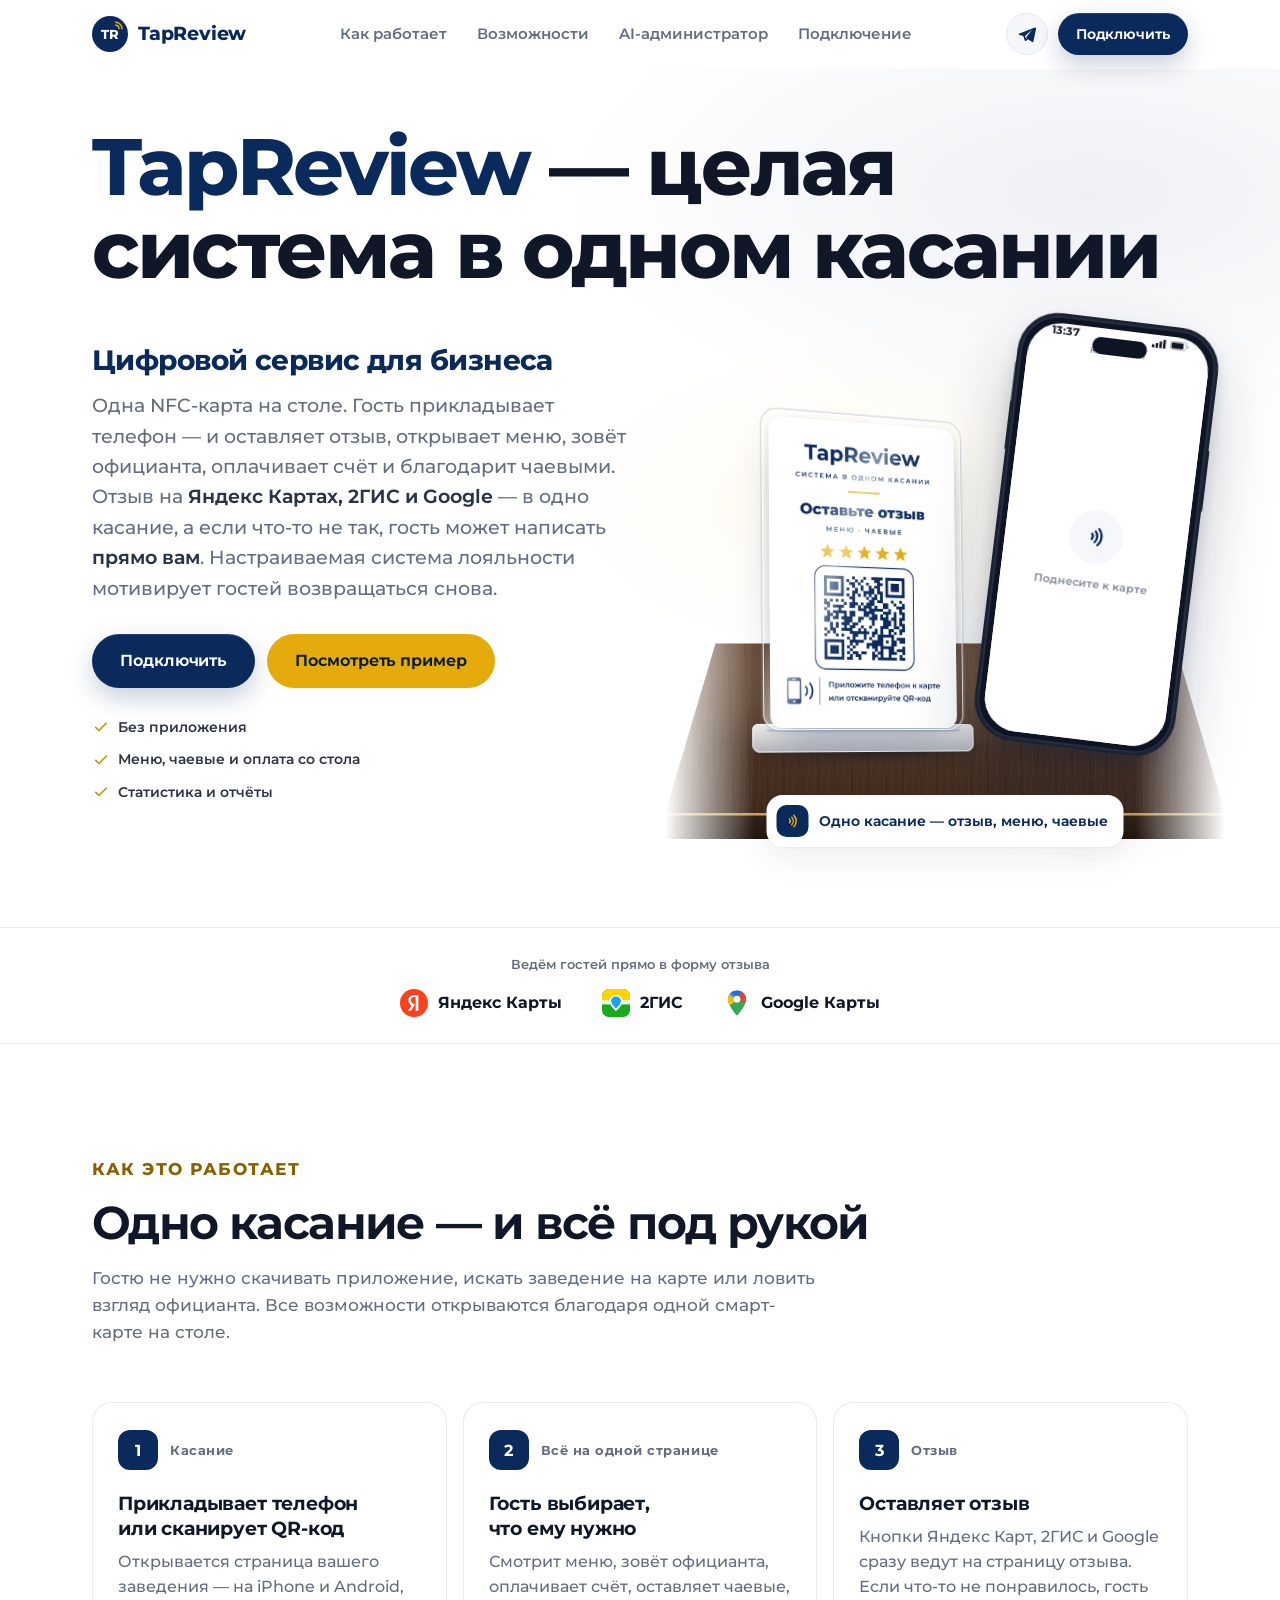
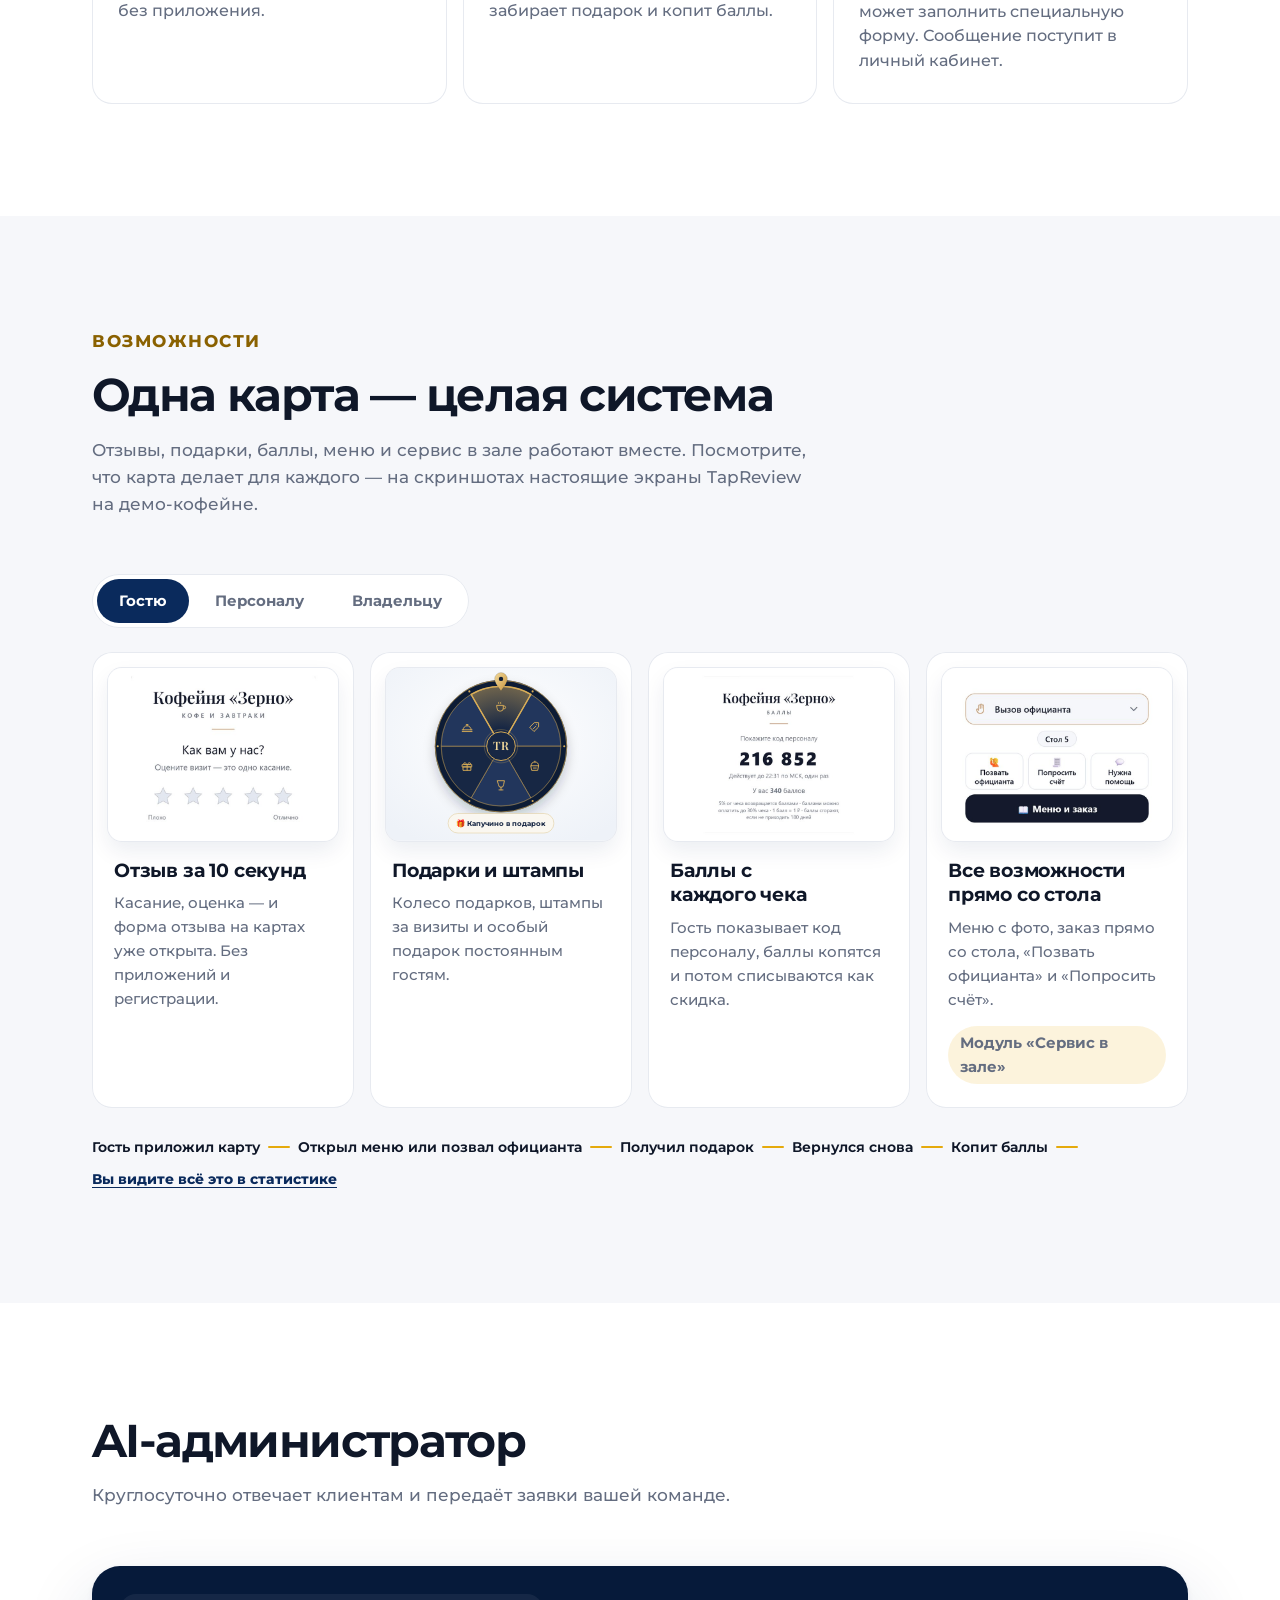
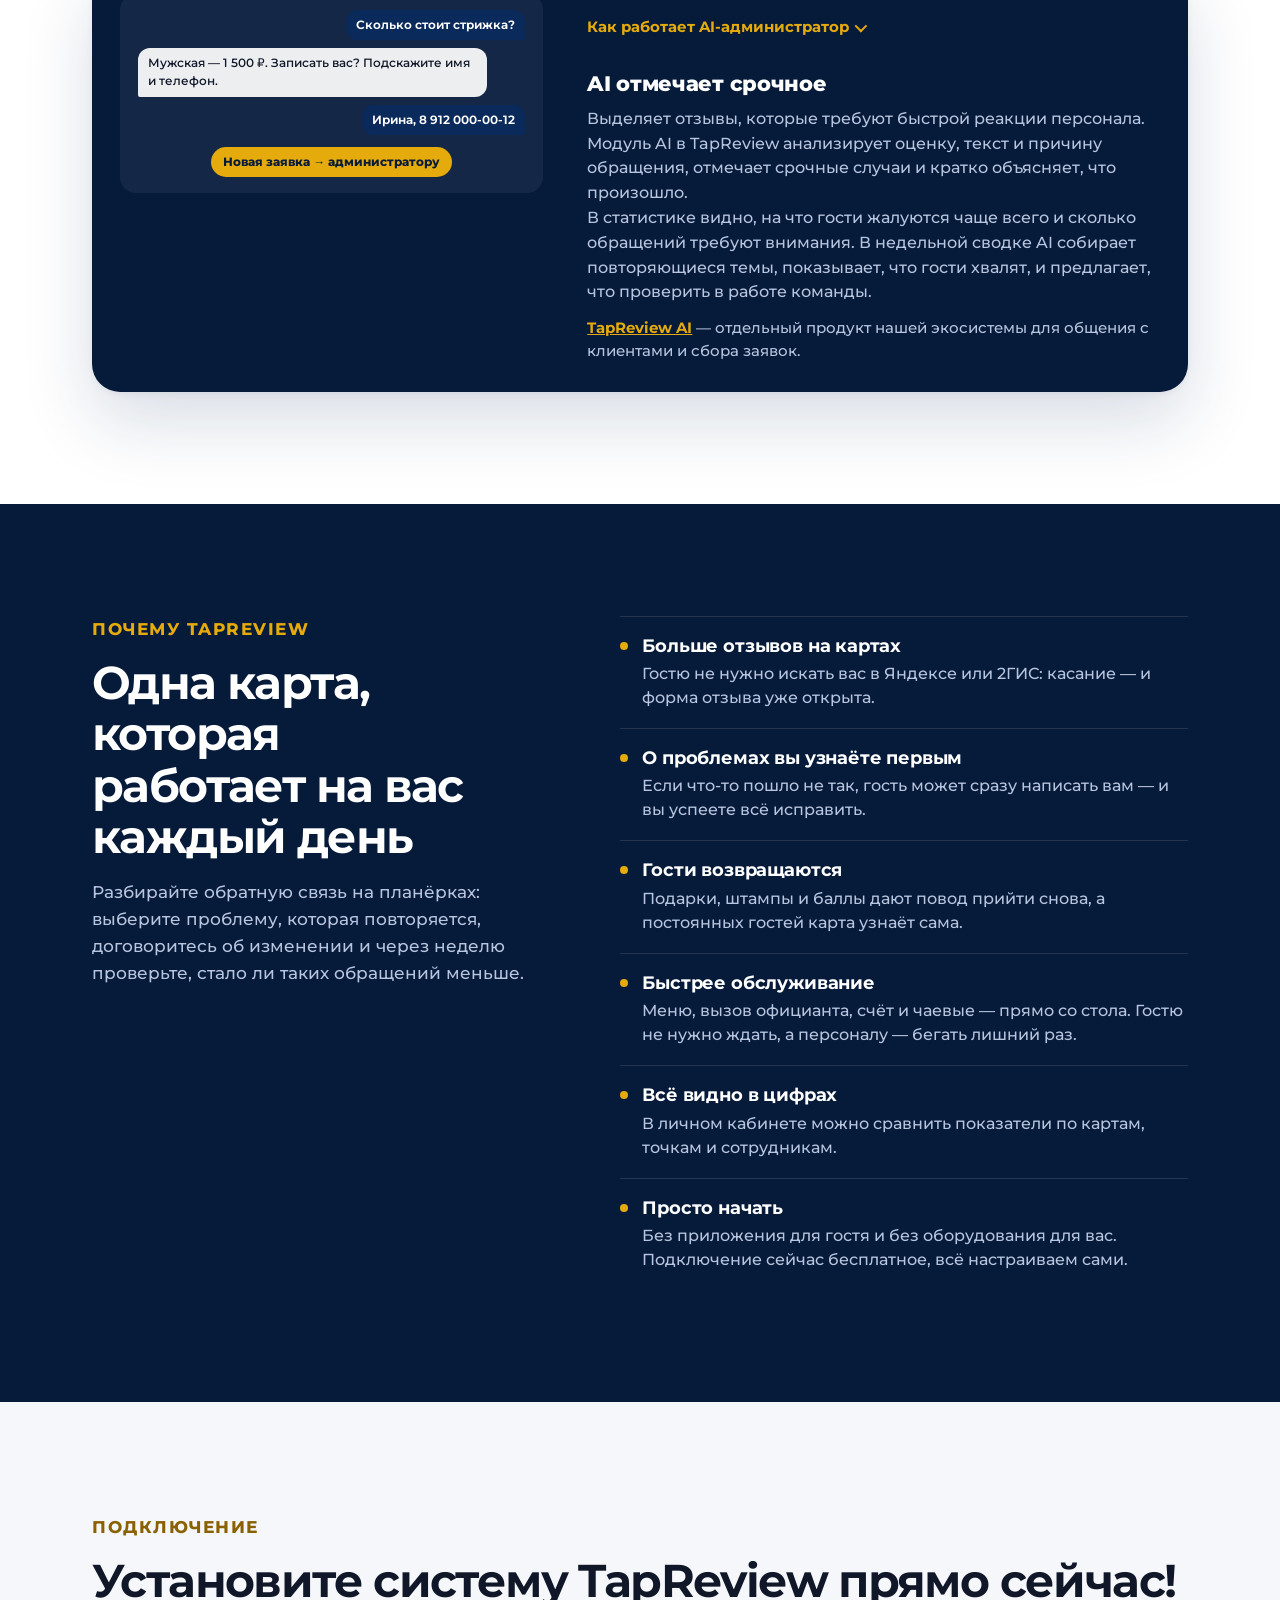
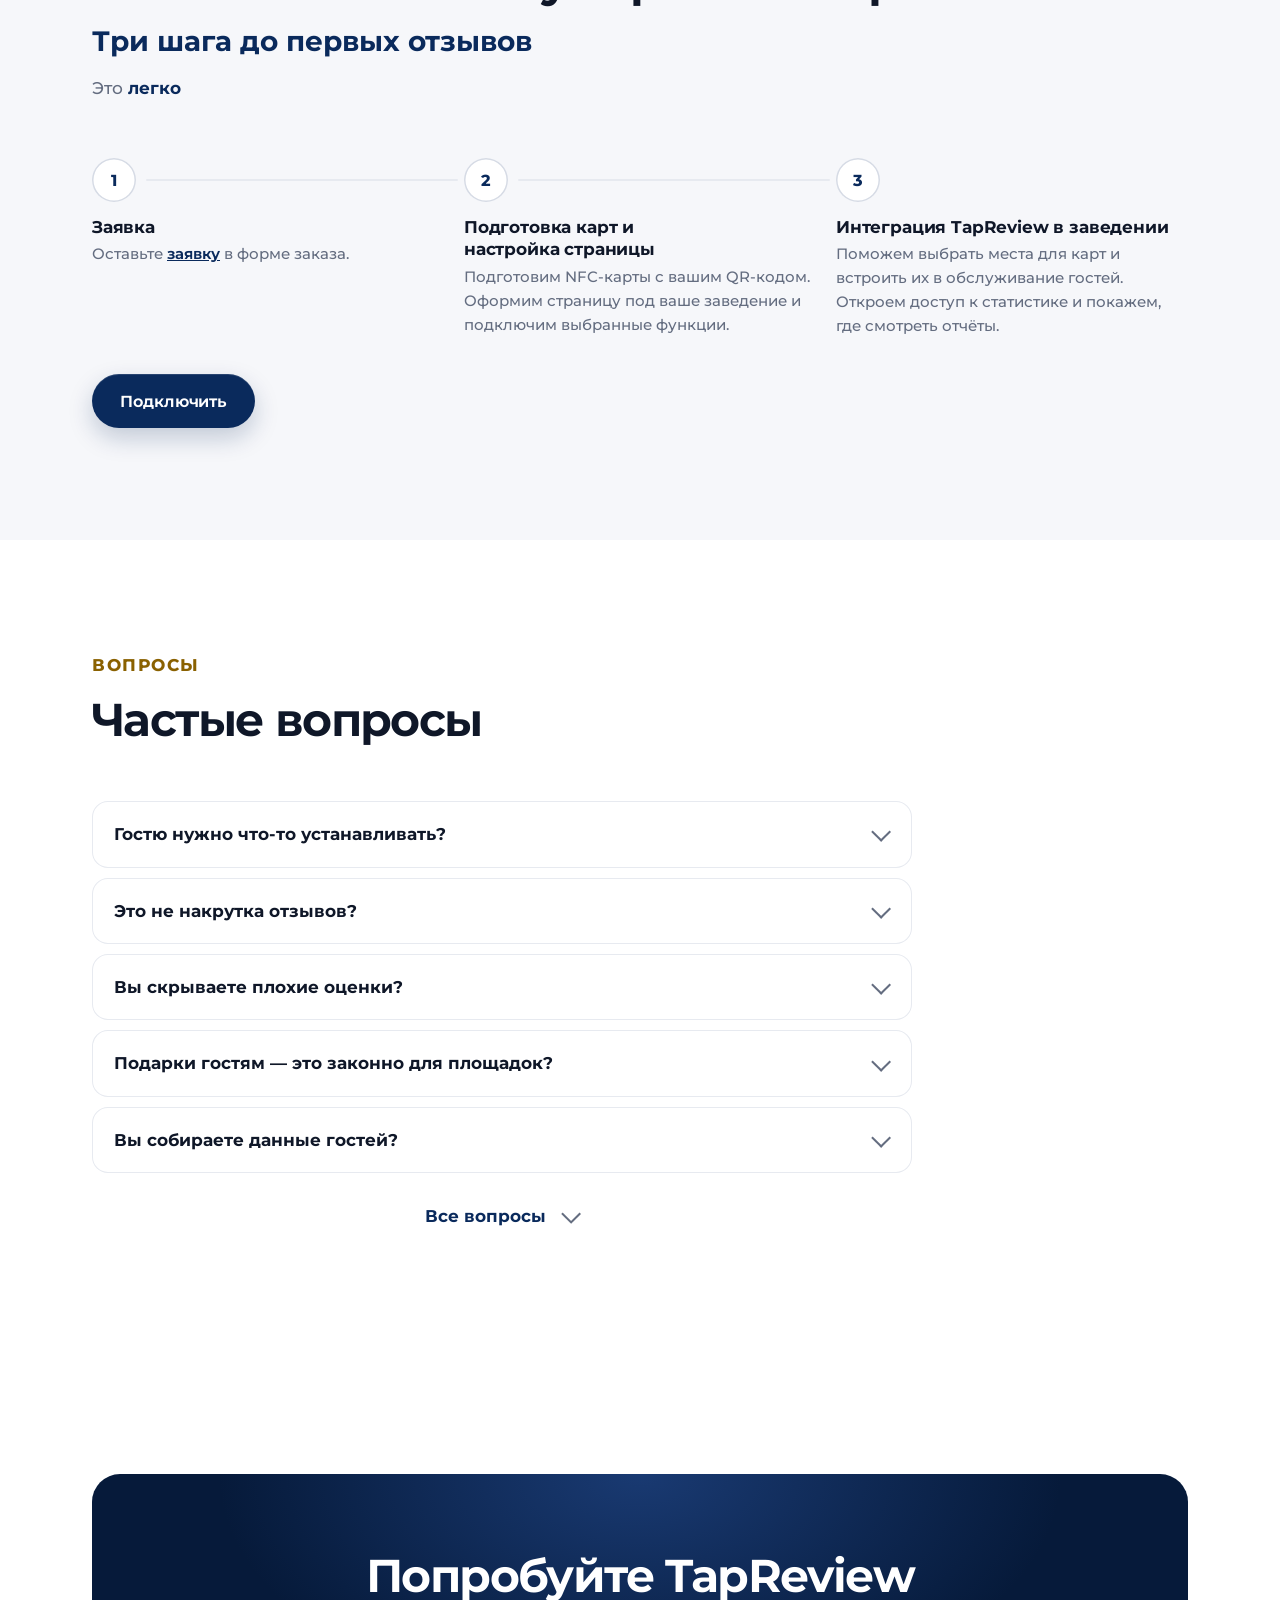
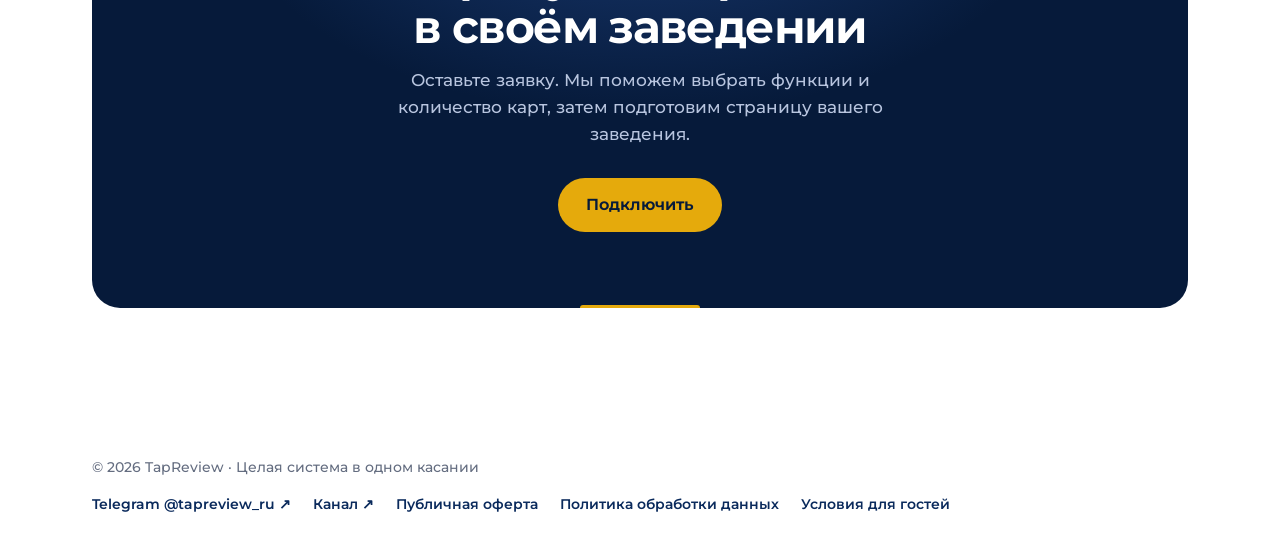
==== commit cd1707e2: "Revise homepage copy, AI section and demo consent" ====
--- a/index.html
+++ b/index.html
@@ -113,6 +113,10 @@
     .btn-primary:hover { background: var(--navy-700); transform: translateY(-1px); }
     .btn-ghost { background: #fff; color: var(--navy); box-shadow: 0 0 0 1.5px var(--line-strong) inset; }
     .btn-ghost:hover { box-shadow: 0 0 0 1.5px #b9c1d0 inset; transform: translateY(-1px); }
+    .guest-example { width: min(440px, calc(100% - 32px)); max-height: calc(100% - 32px); padding: 24px; border: 1px solid var(--line); border-radius: 20px; color: var(--ink); background: #fff; }
+    .guest-example::backdrop { background: rgba(6, 26, 58, .5); }
+    .guest-example h2 { margin: 0 32px 16px 0; font-size: 22px; }
+    .guest-example .btn { display: flex; width: 100%; min-height: 44px; margin-top: 8px; padding: 10px 16px; text-align: center; }
     .btn-gold { background: var(--gold); color: var(--navy-900); }
     .btn-gold:hover { background: #f0b519; transform: translateY(-1px); }
     .btn:focus-visible, a:focus-visible, summary:focus-visible { outline: 3px solid #9fb3d9; outline-offset: 3px; border-radius: 10px; }
@@ -726,6 +730,7 @@
     .eco li { display: flex; align-items: center; white-space: nowrap; }
     .eco li:not(:last-child)::after { content: ""; width: 22px; height: 2px; margin: 0 8px; border-radius: 2px; background: var(--gold); }
     .eco li:last-child { color: var(--navy); font-weight: 750; }
+    .eco a { color: inherit; text-underline-offset: 3px; }
     @media (max-width: 719px) {
       .eco { display: grid; gap: 0; }
       .eco li {
@@ -745,7 +750,9 @@
     }
 
     /* Отличия */
-    .diff-grid { display: grid; gap: 16px; }
+    .diff.ai-layout { display: grid; align-items: start; gap: clamp(18px, 4vw, 44px); }
+    .ai-layout .ai-preview { min-width: 0; }
+    .ai-layout .ai-review { margin-top: 20px; }
     .diff { display: flex; flex-direction: column; padding: 24px; border-radius: var(--r-lg); background: #fff; box-shadow: 0 0 0 1px var(--line) inset; }
     .diff h3 { margin: 0 0 10px; color: var(--navy); font-size: 21px; font-weight: 800; letter-spacing: -0.015em; }
     .diff p { margin: 0; color: var(--muted); font-size: 15.5px; }
@@ -799,8 +806,7 @@
 
     /* Подключение */
     .section-head.start-heading p.start-subtitle {
-      font-family: "Playfair Display", Georgia, serif;
-      font-size: clamp(23px, 3vw, 32px); font-weight: 600; line-height: 1.25; color: var(--navy);
+      font-size: clamp(20px, 2.6vw, 28px); font-weight: 700; line-height: 1.3; color: var(--navy);
     }
     .start-heading .start-phrase { margin-top: 10px; }
     .start-word { display: inline-block; min-width: 10ch; color: var(--navy); font-weight: 700; }
@@ -846,6 +852,7 @@
     .pop-consent { display: flex; gap: 10px; align-items: flex-start; font-size: 12.5px; line-height: 1.45; color: var(--muted); cursor: pointer; }
     .pop-consent input { flex: none; width: 18px; height: 18px; margin: 1px 0 0; accent-color: var(--navy); }
     .pop-consent a { color: var(--navy); }
+    #pop-submit:disabled { opacity: 0.55; cursor: not-allowed; transform: none; box-shadow: none; }
     .pop .btn { width: 100%; min-height: 50px; }
     .pop-err { margin: 0; font-size: 13px; color: #b42318; }
     .pop-trap { position: absolute; left: -9999px; width: 1px; height: 1px; overflow: hidden; }
@@ -885,7 +892,7 @@
       .benefits { grid-template-columns: repeat(2, 1fr); }
       .feats { grid-template-columns: repeat(2, 1fr); }
       .role-grid { grid-template-columns: repeat(2, 1fr); }
-      .diff-grid { grid-template-columns: repeat(2, 1fr); }
+      .ai-layout { grid-template-columns: minmax(0, 0.85fr) minmax(0, 1.15fr); }
       .diff { padding: 28px; }
       .formats { grid-template-columns: repeat(2, 1fr); }
       .format { padding: 24px; }
@@ -1054,7 +1061,7 @@
       <nav class="nav" aria-label="Разделы">
         <a href="#how">Как работает</a>
         <a href="#roles">Возможности</a>
-        <a href="#diff">Отличия</a>
+        <a href="#diff">AI-администратор</a>
         <a href="#start">Подключение</a>
       </nav>
       <div class="h-actions">
@@ -1069,7 +1076,7 @@
           <nav aria-label="Разделы мобильной версии">
             <a href="#how">Как работает</a>
             <a href="#roles">Возможности</a>
-            <a href="#diff">Отличия</a>
+            <a href="#diff">AI-администратор</a>
             <a href="#start">Подключение</a>
             <a href="#faq">Вопросы</a>
           </nav>
@@ -1097,7 +1104,7 @@
           <p class="lead hero-mobile-lead">Одна NFC-карта на столе открывает меню, отзывы, оплату и бонусы для гостей.</p>
           <div class="actions reveal" style="--d:.15s">
             <a class="btn btn-primary" href="/order/">Подключить</a>
-            <a class="btn btn-gold" href="/b/yarik">Посмотреть пример</a>
+            <button class="btn btn-gold" type="button" id="guest-example-open" aria-haspopup="dialog">Посмотреть пример</button>
           </div>
           <!-- ЦЕНЫ: сейчас подключаем бесплатно, строку с ценами убрали по просьбе партнёра (16.11.2026).
                Прайс по-прежнему в order/index.html, src/tariffs.js и в оферте (п. 3.3–3.4) -->
@@ -1205,8 +1212,8 @@
           </li>
           <li class="step reveal" style="--d:.16s">
             <div class="step-num"><b>3</b>Отзыв</div>
-            <h3>Оставляет отзыв или пишет вам</h3>
-            <p>Кнопки Яндекс Карт, 2ГИС и Google сразу открывают форму отзыва. Если что-то не понравилось, гость может написать вам в Telegram — и вы успеете всё исправить.</p>
+            <h3>Оставляет отзыв</h3>
+            <p>Кнопки Яндекс Карт, 2ГИС и Google сразу ведут на страницу отзыва. Если что-то не понравилось, гость может заполнить специальную форму. Сообщение поступит в личный кабинет.</p>
           </li>
         </ol>
       </div>
@@ -1312,7 +1319,7 @@
             <article class="feat">
               <figure class="shot"><img src="/assets/roles/o1-complaints.jpg?v=3" width="600" height="450" alt="Сообщение недовольного гостя с причиной и номером для звонка" loading="lazy" decoding="async"></figure>
               <h3>Жалобы в первую очередь поступают вам</h3>
-              <p>Если гостю что-то не понравилось, он пишет вам в Telegram с причиной и может попросить перезвонить.</p>
+              <p>Если гостю что-то не понравилось, он заполняет специальную форму, указывает причину и может попросить перезвонить.</p>
             </article>
             <article class="feat">
               <figure class="shot"><img src="/assets/roles/o2-funnel.jpg?v=3" width="600" height="450" alt="Путь гостя: открыли страницу, оценили, перешли к отзыву, получили подарок" loading="lazy" decoding="async"></figure>
@@ -1322,7 +1329,7 @@
             <article class="feat">
               <figure class="shot"><img src="/assets/roles/o3-ai.jpg?v=3" width="600" height="450" alt="AI-разбор: срочное сообщение о возможном отравлении" loading="lazy" decoding="async"></figure>
               <h3>AI отмечает срочное</h3>
-              <p>Выделяет отзывы, которые требуют быстрой реакции команды.</p>
+              <p>Выделяет отзывы, которые требуют быстрой реакции персонала.</p>
               <details class="feat-more">
                 <summary>Как AI разбирает отзывы</summary>
                 <ul>
@@ -1335,8 +1342,8 @@
             </article>
             <article class="feat">
               <figure class="shot"><img src="/assets/roles/o4-score.jpg?v=3" width="600" height="450" alt="TapReview Score заведения: 71 из 100" loading="lazy" decoding="async"></figure>
-              <h3>Отчёт в Telegram</h3>
-              <p>Итоги недели по понедельникам, итоги месяца и TapReview Score — без входа в кабинет.</p>
+              <h3>Отчёт в личном кабинете</h3>
+              <p>Недельный отчёт по понедельникам и итоги месяца с TapReview Score.</p>
             </article>
           </div>
         </div>
@@ -1347,58 +1354,31 @@
           <li>Получил подарок</li>
           <li>Вернулся снова</li>
           <li>Копит баллы</li>
-          <li>Вы видите всё это в статистике</li>
+          <li><a href="https://tapreview.ru/s/gg8xHSzf4upnBVqfgSg2PduA" target="_blank" rel="noopener noreferrer">Вы видите всё это в статистике</a></li>
         </ol>
       </div>
     </section>
 
-    <!-- ---------- чем отличаемся ---------- -->
+    <!-- ---------- AI-администратор ---------- -->
     <section id="diff">
       <div class="wrap">
         <div class="section-head reveal">
-          <p class="kicker">Отличия</p>
-          <h2>Не просто табличка с QR‑кодом</h2>
-          <p>Карты для гостей и AI-администратор для общения с клиентами.</p>
+          <h2>AI-администратор</h2>
+          <p>Круглосуточно отвечает клиентам и передаёт заявки вашей команде.</p>
         </div>
-        <div class="diff-grid">
-          <article class="diff diff-big reveal">
-            <div class="mini mini-hub" aria-hidden="true">
-              <span><svg><use href="#i-star"/></svg>Отзыв</span>
-              <span><svg viewBox="0 0 24 24"><path d="M7 3v8M5 3v5a2 2 0 0 0 4 0V3M7 11v10M17 21V3c-2 1-3.5 4-3.5 8h3.5" fill="none" stroke="currentColor" stroke-width="2" stroke-linecap="round" stroke-linejoin="round"/></svg>Меню и заказ</span>
-              <span><svg viewBox="0 0 24 24"><path d="M4 17h16M6 17a6 6 0 0 1 12 0M12 8V6M10.5 6h3" fill="none" stroke="currentColor" stroke-width="2" stroke-linecap="round"/></svg>Официант</span>
-              <span><svg viewBox="0 0 24 24"><circle cx="12" cy="12" r="9" fill="none" stroke="currentColor" stroke-width="2"/><path d="M10 17V7.5h3.2a2.6 2.6 0 0 1 0 5.2H8.5M8.5 15h5" fill="none" stroke="currentColor" stroke-width="2" stroke-linecap="round"/></svg>Чаевые</span>
-              <span><svg viewBox="0 0 24 24"><path d="M2.5 9a14 14 0 0 1 19 0M5.5 12.5a9.5 9.5 0 0 1 13 0M8.8 16a4.8 4.8 0 0 1 6.4 0" fill="none" stroke="currentColor" stroke-width="2" stroke-linecap="round"/><circle cx="12" cy="19.3" r="1.3" fill="currentColor"/></svg>Wi-Fi</span>
-              <span><svg viewBox="0 0 24 24"><rect x="2.5" y="5" width="19" height="14" rx="2.5" fill="none" stroke="currentColor" stroke-width="2"/><path d="M2.5 10h19M6 15h4" fill="none" stroke="currentColor" stroke-width="2" stroke-linecap="round"/></svg>Оплата счёта</span>
-              <span class="wide">Подарок на следующий визит<b>340 баллов</b></span>
-            </div>
-            <h3>Система, а не одна ссылка</h3>
-            <p>Отзывы, меню, оплата и программа лояльности на одной странице.</p>
-            <details class="feat-more">
-              <summary>Все возможности карты</summary>
-              <p>Вы выбираете кнопки и меняете ссылки в любое время. Для этого не нужно перепечатывать карты.</p>
-              <ul class="diff-list">
-                <li>Отзыв на Яндекс Картах, в 2ГИС и Google</li>
-                <li>Меню с фото и заказ прямо со стола</li>
-                <li>Вызов официанта и просьба принести счёт</li>
-                <li>Чаевые по личной ссылке официанта</li>
-                <li>Подарки, штампы и баллы для постоянных гостей</li>
-                <li>Wi-Fi, сайт, бронь, доставка — любые ваши ссылки</li>
-                <li>Статистика по каждой карте и каждому залу</li>
-              </ul>
-            </details>
-          </article>
-          <article class="diff diff-big diff-dark reveal" style="--d:.06s">
+        <article class="diff diff-big diff-dark ai-layout reveal">
+          <div class="ai-preview">
             <div class="mini mini-ask" aria-hidden="true">
               <span class="q">Сколько стоит стрижка?</span>
               <span class="a">Мужская — 1 500 ₽. Записать вас? Подскажите имя и телефон.</span>
               <span class="q">Ирина, 8 912 000-00-12</span>
               <span class="lead-pill">Новая заявка → администратору</span>
             </div>
-            <h3>AI-администратор</h3>
-            <p>Круглосуточно отвечает клиентам и передаёт заявки вашей команде.</p>
+          </div>
+          <div>
             <details class="feat-more">
               <summary>Как работает AI-администратор</summary>
-              <p>Работает в Telegram, во ВКонтакте и в чате на сайте. Берёт сведения о ценах, меню и часах работы из вашей базы знаний.</p>
+              <p>Работает в мессенджерах, во ВКонтакте и в чате на сайте. Берёт сведения о ценах, меню и часах работы из вашей базы знаний.</p>
               <ul class="diff-list">
                 <li>Отвечает за секунды, даже ночью и в выходные</li>
                 <li>Берёт цены только из вашей базы и не придумывает их</li>
@@ -1407,9 +1387,12 @@
                 <li>Все диалоги и заявки — в одном кабинете</li>
               </ul>
             </details>
-            <p class="diff-foot"><a href="https://ai.tapreview.ru/" target="_blank" rel="noopener">TapReview AI</a> — отдельный продукт нашей экосистемы.</p>
-          </article>
-        </div>
+            <h3 class="ai-review">AI отмечает срочное</h3>
+            <p>Выделяет отзывы, которые требуют быстрой реакции персонала. Модуль AI в TapReview анализирует оценку, текст и причину обращения, отмечает срочные случаи и кратко объясняет, что произошло.</p>
+            <p>В статистике видно, на что гости жалуются чаще всего и сколько обращений требуют внимания. В недельной сводке AI собирает повторяющиеся темы, показывает, что гости хвалят, и предлагает, что проверить в работе команды.</p>
+            <p class="diff-foot"><a href="https://ai.tapreview.ru/" target="_blank" rel="noopener">TapReview AI</a> — отдельный продукт нашей экосистемы для общения с клиентами и сбора заявок.</p>
+          </div>
+        </article>
       </div>
     </section>
 
@@ -1419,14 +1402,14 @@
         <div class="why-head reveal">
           <p class="kicker">Почему TapReview</p>
           <h2>Одна карта, которая работает на вас каждый день</h2>
-          <p>Гость касается её телефоном — и сразу получает всё, что нужно в заведении. А вы получаете отзывы, постоянных гостей и понятную картину того, как идут дела.</p>
+          <p>Разбирайте обратную связь на планёрках: выберите проблему, которая повторяется, договоритесь об изменении и через неделю проверьте, стало ли таких обращений меньше.</p>
         </div>
         <ul class="why-list reveal" style="--d:.06s">
           <li><h3>Больше отзывов на картах</h3><p>Гостю не нужно искать вас в Яндексе или 2ГИС: касание — и форма отзыва уже открыта.</p></li>
           <li><h3>О проблемах вы узнаёте первым</h3><p>Если что-то пошло не так, гость может сразу написать вам — и вы успеете всё исправить.</p></li>
           <li><h3>Гости возвращаются</h3><p>Подарки, штампы и баллы дают повод прийти снова, а постоянных гостей карта узнаёт сама.</p></li>
           <li><h3>Быстрее обслуживание</h3><p>Меню, вызов официанта, счёт и чаевые — прямо со стола. Гостю не нужно ждать, а персоналу — бегать лишний раз.</p></li>
-          <li><h3>Всё видно в цифрах</h3><p>Статистика по каждой карте, точке и сотруднику, отчёты в Telegram без входа в кабинет.</p></li>
+          <li><h3>Всё видно в цифрах</h3><p>В личном кабинете можно сравнить показатели по картам, точкам и сотрудникам.</p></li>
           <li><h3>Просто начать</h3><p>Без приложения для гостя и без оборудования для вас. Подключение сейчас бесплатное, всё настраиваем сами.</p></li>
         </ul>
       </div>
@@ -1455,12 +1438,11 @@
           </li>
           <li>
             <h3>Интеграция TapReview в заведении</h3>
-            <p>Поможем выбрать места для карт и встроить их в обслуживание гостей. Дадим доступ к статистике и настроим отчёты в Telegram.</p>
+            <p>Поможем выбрать места для карт и встроить их в обслуживание гостей. Откроем доступ к статистике и покажем, где смотреть отчёты.</p>
           </li>
         </ol>
         <div class="start-cta reveal">
           <a class="btn btn-primary" href="/order/">Подключить</a>
-          <a class="btn btn-ghost" href="https://t.me/tapreview_ru" target="_blank" rel="noopener"><svg aria-hidden="true"><use href="#i-tg"/></svg>Спросить в Telegram</a>
         </div>
       </div>
     </section>
@@ -1518,7 +1500,7 @@
               </details>
               <details>
                 <summary>Что показывает статистика?</summary>
-                <p>Сколько раз открыли страницу, с NFC или по QR, какие оценки ставят и что хвалят, сколько человек перешли на Яндекс Карты, 2ГИС или Google, сколько подарков выдали и забрали, сколько гостей вернулись. По дням, по каждой карте и точке, плюс TapReview Score и итоги месяца. Смотреть можно по личной ссылке или в Telegram.</p>
+                <p>Сколько раз открыли страницу, с NFC или по QR, какие оценки ставят и что хвалят, сколько человек перешли на Яндекс Карты, 2ГИС или Google, сколько подарков выдали и забрали, сколько гостей вернулись. По дням, по каждой карте и точке, плюс TapReview Score и итоги месяца. Отчёты доступны в личном кабинете.</p>
               </details>
               <details>
                 <summary>У меня несколько заведений. Это удобно?</summary>
@@ -1526,7 +1508,7 @@
               </details>
               <details>
                 <summary>Как работает вызов официанта? Нужна касса или планшет?</summary>
-                <p>Ничего ставить не нужно. Гость касается карты на столе и нажимает «Позвать официанта», «Попросить счёт» или заказывает из меню. Официант видит вызов со звуком на своей ссылке — в браузере любого телефона, — и в Telegram-чате смены. Оплата — как обычно, официанту: деньги через TapReview не идут.</p>
+                <p>Ничего ставить не нужно. Гость касается карты на столе и нажимает «Позвать официанта», «Попросить счёт» или заказывает из меню. Официант видит вызов и слышит уведомление в браузере телефона. Оплата — как обычно, официанту: деньги через TapReview не идут.</p>
               </details>
               <details>
                 <summary>А если гость нажмёт «Позвать официанта» из дома?</summary>
@@ -1563,13 +1545,9 @@
       <div class="wrap">
         <div class="cta reveal">
           <h2>Попробуйте TapReview в своём заведении</h2>
-          <p>Посчитайте стоимость и напишите нам в Telegram <b>@tapreview_ru</b> — ответим на вопросы и подготовим карту под ваш бизнес.</p>
+          <p>Оставьте заявку. Мы поможем выбрать функции и количество карт, затем подготовим страницу вашего заведения.</p>
           <div class="actions">
             <a class="btn btn-gold" href="/order/">Подключить</a>
-            <a class="btn btn-ghost" href="https://t.me/tapreview_ru" target="_blank" rel="noopener">
-              <svg aria-hidden="true"><use href="#i-tg"/></svg>
-              Написать в Telegram
-            </a>
           </div>
         </div>
       </div>
@@ -1588,6 +1566,16 @@
       </nav>
     </div>
   </footer>
+
+  <dialog class="guest-example" id="guest-example" aria-labelledby="guest-example-title">
+    <form method="dialog"><button class="pop-x" type="submit" aria-label="Закрыть">×</button></form>
+    <h2 id="guest-example-title">Выберите сферу бизнеса</h2>
+    <a class="btn btn-ghost" href="/b/demo/restaurant" autofocus>Ресторан, кафе или бар</a>
+    <a class="btn btn-ghost" href="/b/demo/beauty">Салон красоты</a>
+    <a class="btn btn-ghost" href="/b/demo/barber">Барбершоп</a>
+    <a class="btn btn-ghost" href="/b/demo/massage">Массажный салон</a>
+    <a class="btn btn-ghost" href="/b/demo/reviews">Только отзывы — ПВЗ, магазин и другие</a>
+  </dialog>
 
   <!-- Окно с короткой заявкой: появляется через 10 с при каждом открытии страницы, пропадает насовсем только после отправленной заявки -->
   <aside class="pop" id="pop" hidden aria-labelledby="pop-title">
@@ -1607,19 +1595,25 @@
       </fieldset>
       <input type="text" name="name" placeholder="Как вас зовут" autocomplete="name" maxlength="80" aria-label="Как вас зовут">
       <input type="text" name="business_name" placeholder="Название заведения" autocomplete="organization" maxlength="120" aria-label="Название заведения">
-      <input type="tel" name="contact" placeholder="Телефон или @telegram" autocomplete="tel" maxlength="60" aria-label="Телефон или Telegram">
+      <input type="tel" name="contact" placeholder="Телефон" autocomplete="tel" maxlength="60" aria-label="Телефон">
       <label class="pop-trap" aria-hidden="true">Сайт <input name="website" tabindex="-1" autocomplete="off"></label>
       <label class="pop-consent">
-        <input type="checkbox" name="consent">
+        <input type="checkbox" name="consent" required>
         <span>Даю <a href="/consent/" target="_blank">согласие на обработку персональных данных</a> и ознакомлен(а) с <a href="/privacy/" target="_blank">политикой</a>.</span>
       </label>
       <p class="pop-err" id="pop-err" role="alert" hidden></p>
-      <button class="btn btn-primary" type="submit">Получить демо</button>
+      <button class="btn btn-primary" type="submit" id="pop-submit" disabled>Получить демо</button>
     </form>
     <p class="pop-done" id="pop-done" tabindex="-1" hidden></p>
   </aside>
 
   <script>
+    (function () {
+      var picker = document.getElementById("guest-example");
+      document.getElementById("guest-example-open").addEventListener("click", function () { picker.showModal(); });
+      if (location.hash === "#guest-example") picker.showModal();
+    })();
+
     // Закрываем меню после выбора раздела или нажатия Escape.
     (function () {
       var menu = document.querySelector(".mobile-menu");
@@ -1766,6 +1760,13 @@
       var pop = document.getElementById("pop");
       var form = document.getElementById("pop-form");
       var err = document.getElementById("pop-err");
+      var btn = document.getElementById("pop-submit");
+      var consent = form.elements.consent;
+      var sending = false;
+      function syncSubmit() { btn.disabled = sending || !consent.checked; }
+      consent.addEventListener("change", syncSubmit);
+      window.addEventListener("pageshow", syncSubmit);
+      syncSubmit();
       var shownAt = 0;
       var loadedAt = Date.now();
       function saved() { try { return JSON.parse(localStorage.getItem(KEY) || "null"); } catch (e) { return null; } }
@@ -1817,9 +1818,10 @@
         var digits = contact.replace(/\D/g, "");
         if (!f.name.value.trim()) return fail("Укажите, как к вам обращаться.", f.name);
         if (!f.business_name.value.trim()) return fail("Укажите название заведения.", f.business_name);
-        if (!contact) return fail("Укажите телефон или Telegram.", f.contact);
+        if (!contact) return fail("Укажите телефон.", f.contact);
         if (!isTg && digits.length < 10) return fail("Проверьте номер телефона.", f.contact);
-        if (!f.consent.checked) return fail("Отметьте согласие на обработку данных.", f.consent);
+        if (sending) return;
+        if (!consent.checked) return fail("Отметьте согласие на обработку данных.", consent);
         var ref = null;
         try { ref = (JSON.parse(localStorage.getItem("tr_ref") || "null") || {}).slug || null; } catch (e2) {}
         var payload = {
@@ -1830,8 +1832,8 @@
           comment: "Быстрая заявка из окна на главной — тариф и число карт уточнить\nКто: " + (f.role.value || "не указал") + (ref ? "\nПо приглашению: " + ref : ""),
           elapsed: Date.now() - shownAt
         };
-        var btn = form.querySelector("button[type=submit]");
-        btn.disabled = true;
+        sending = true;
+        syncSubmit();
         btn.textContent = "Отправляем…";
         fetch("/api/order", { method: "POST", headers: { "Content-Type": "text/plain;charset=UTF-8" }, body: JSON.stringify(payload) })
           .then(function (r) {
@@ -1851,8 +1853,9 @@
             done.focus();
           })
           .catch(function (error) {
-            fail((error && error.message) || "Не удалось отправить. Напишите нам в Telegram @tapreview_ru.");
-            btn.disabled = false;
+            fail((error && error.message) || "Не удалось отправить заявку. Попробуйте ещё раз.");
+            sending = false;
+            syncSubmit();
             btn.textContent = "Получить демо";
           });
       });
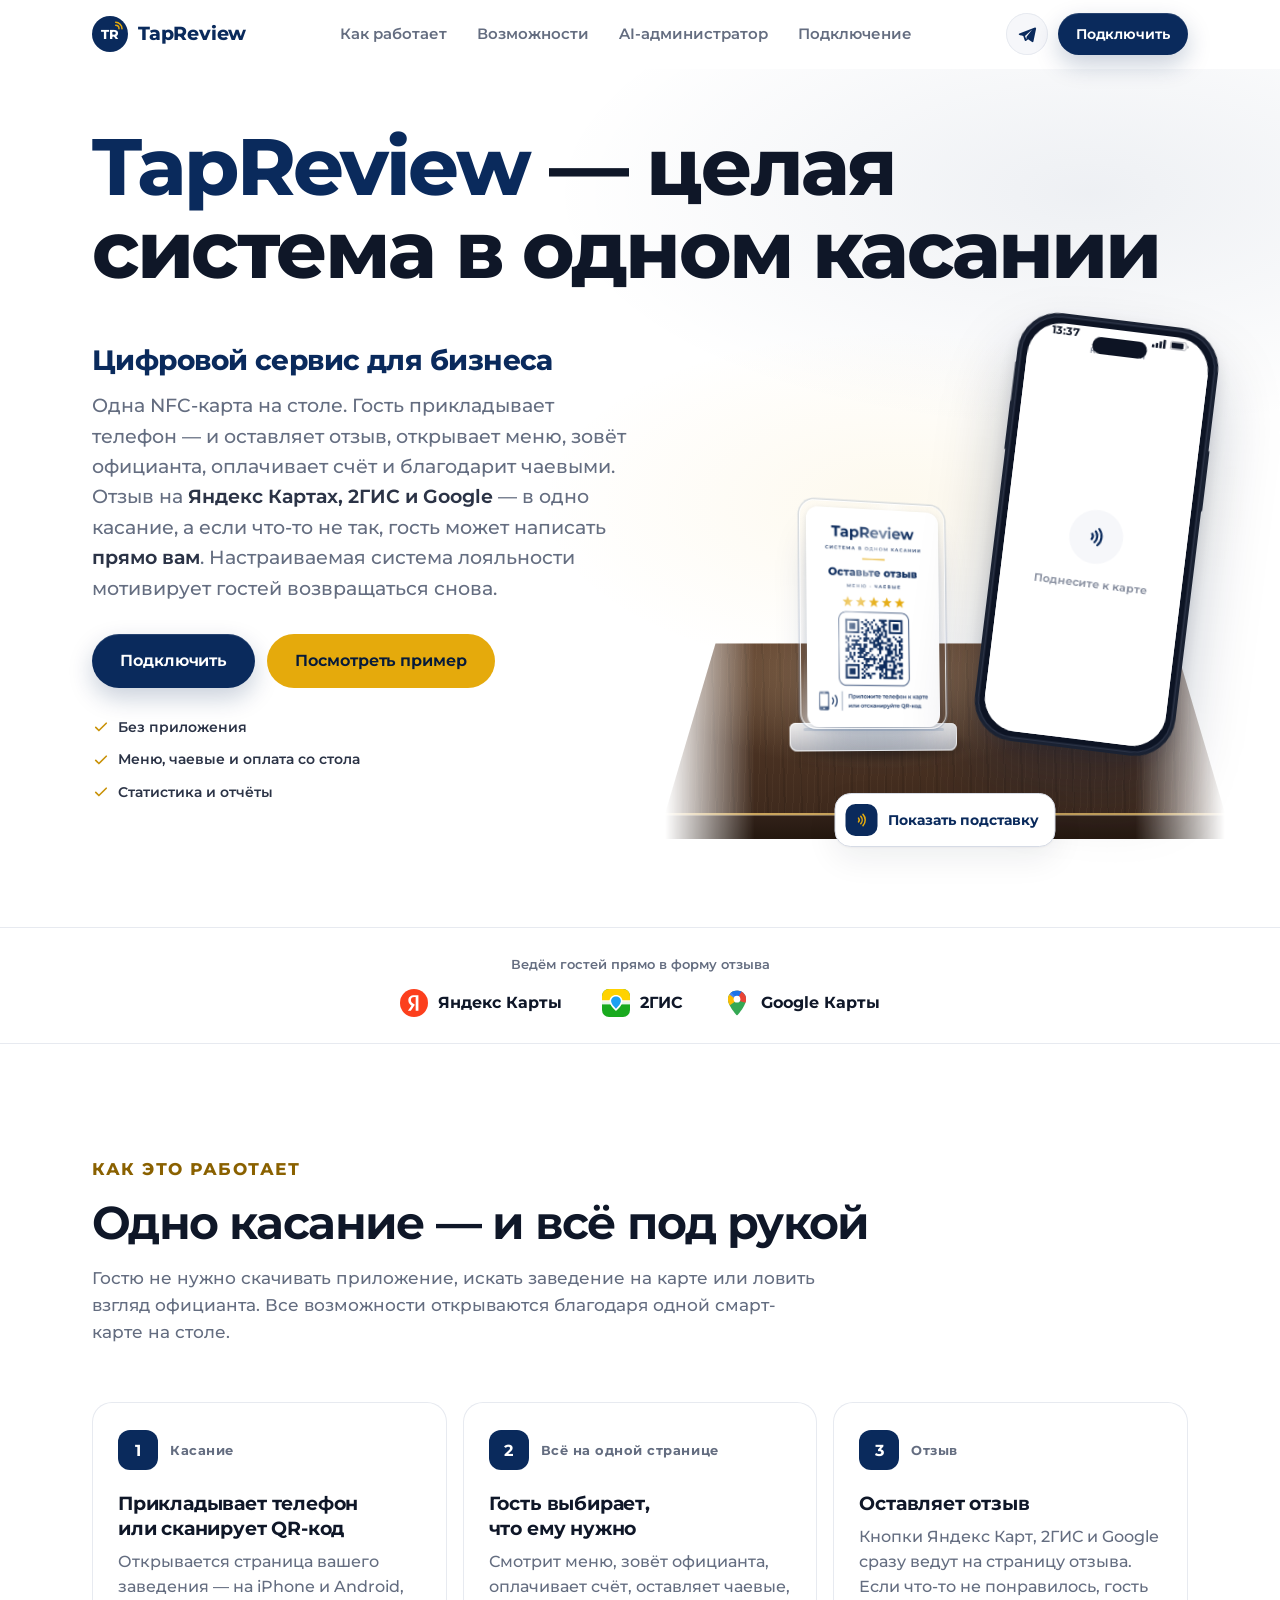
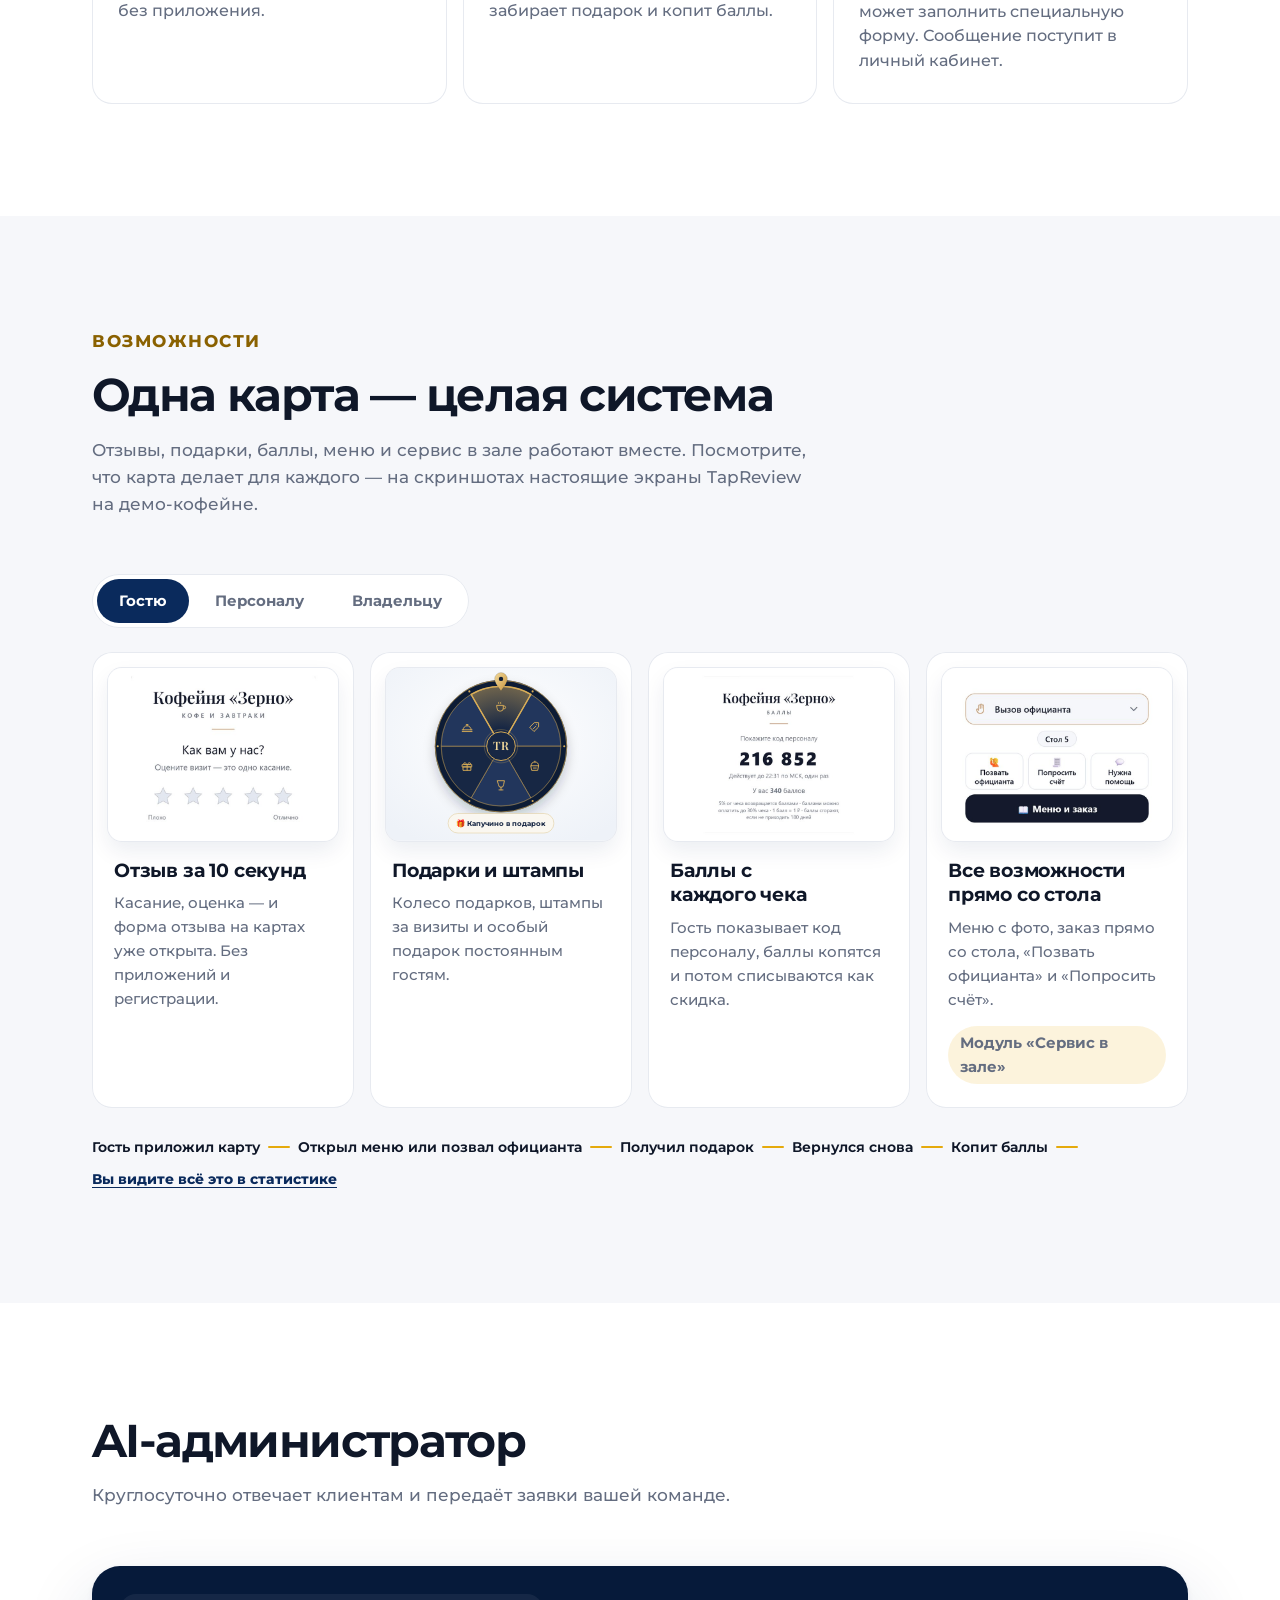
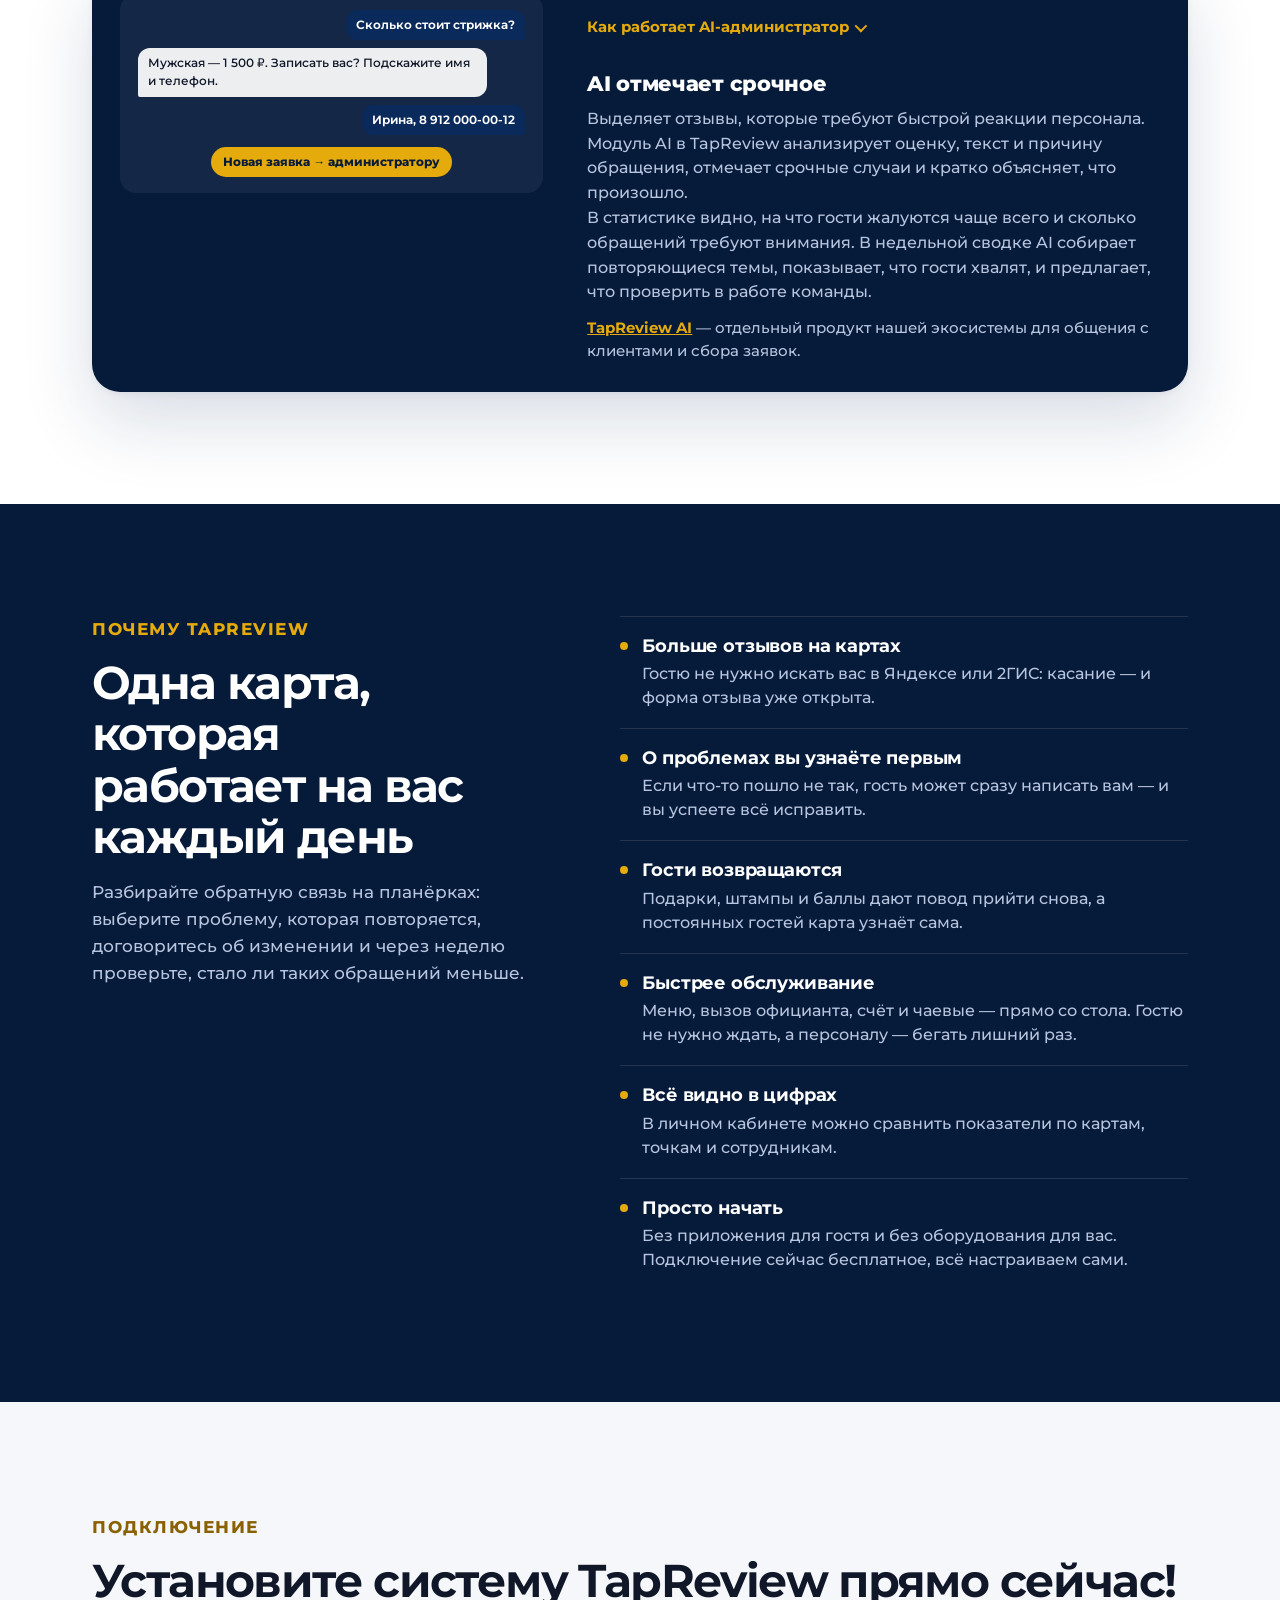
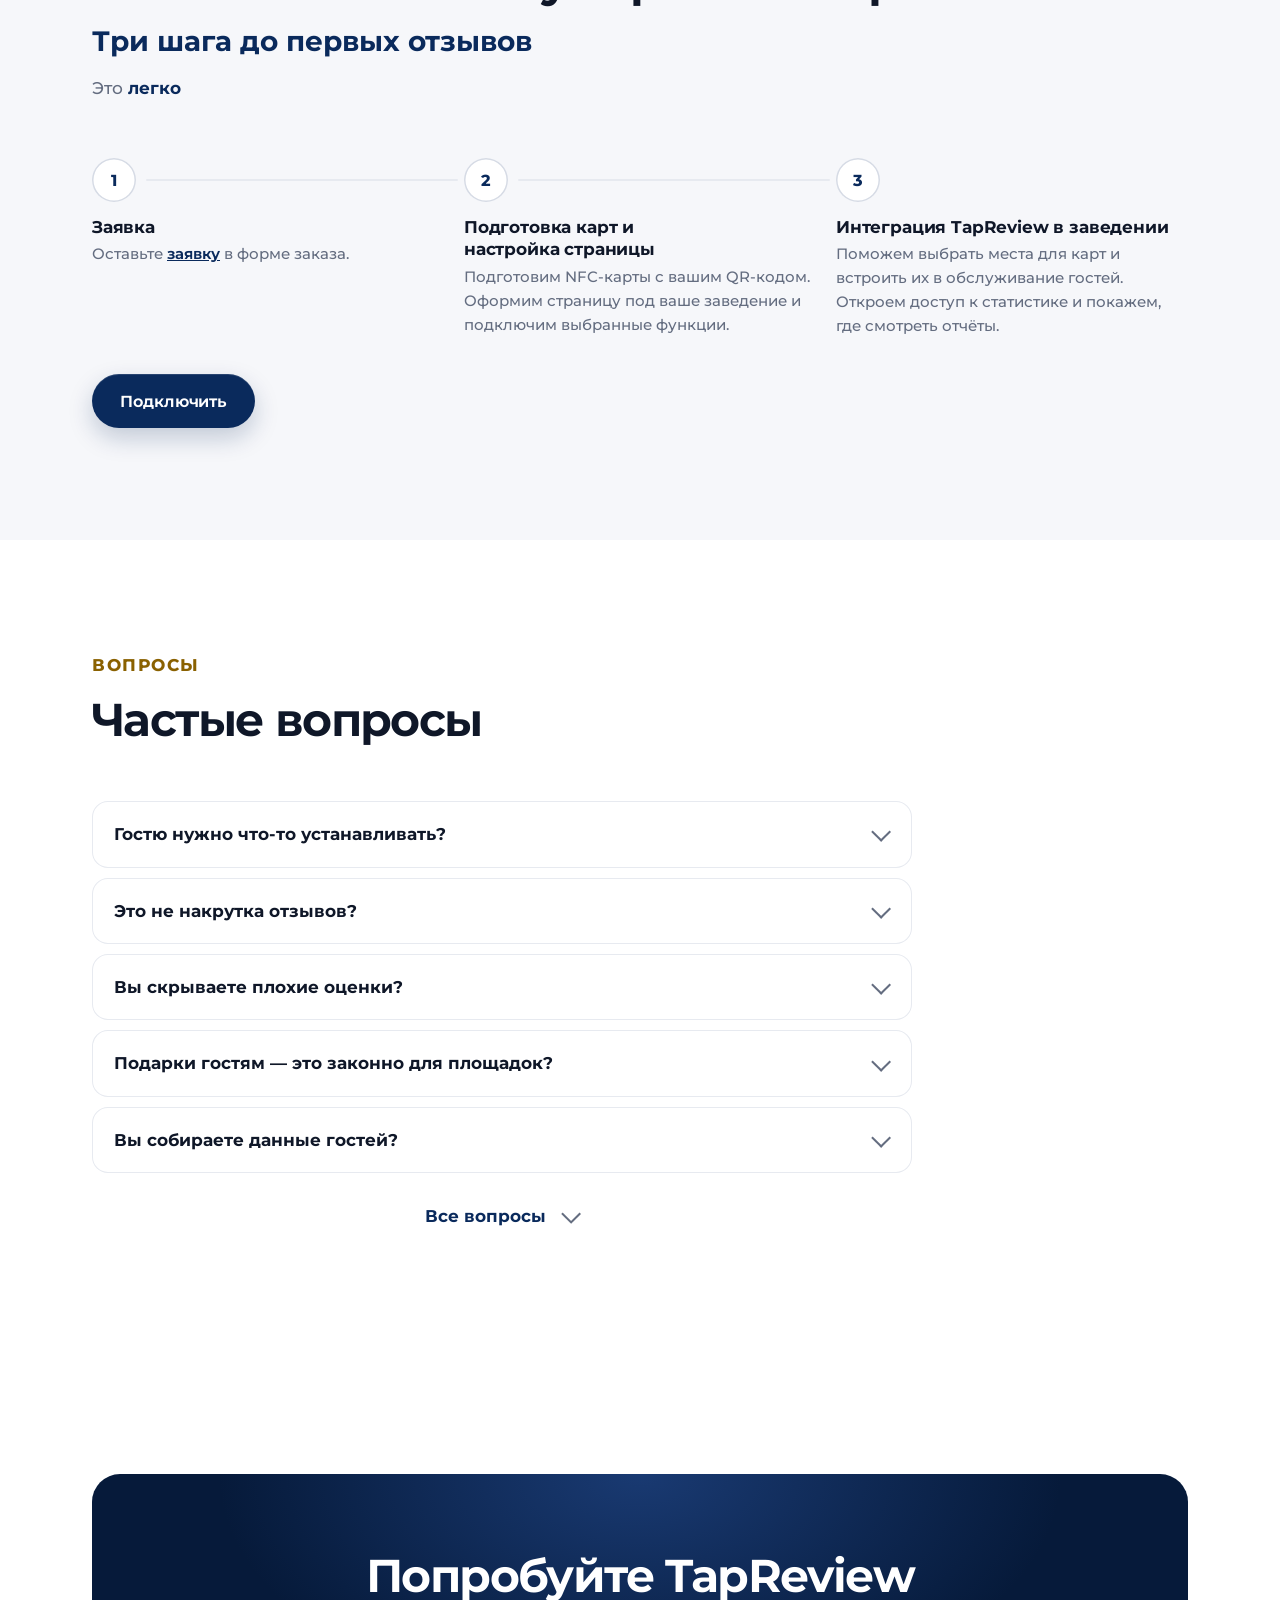
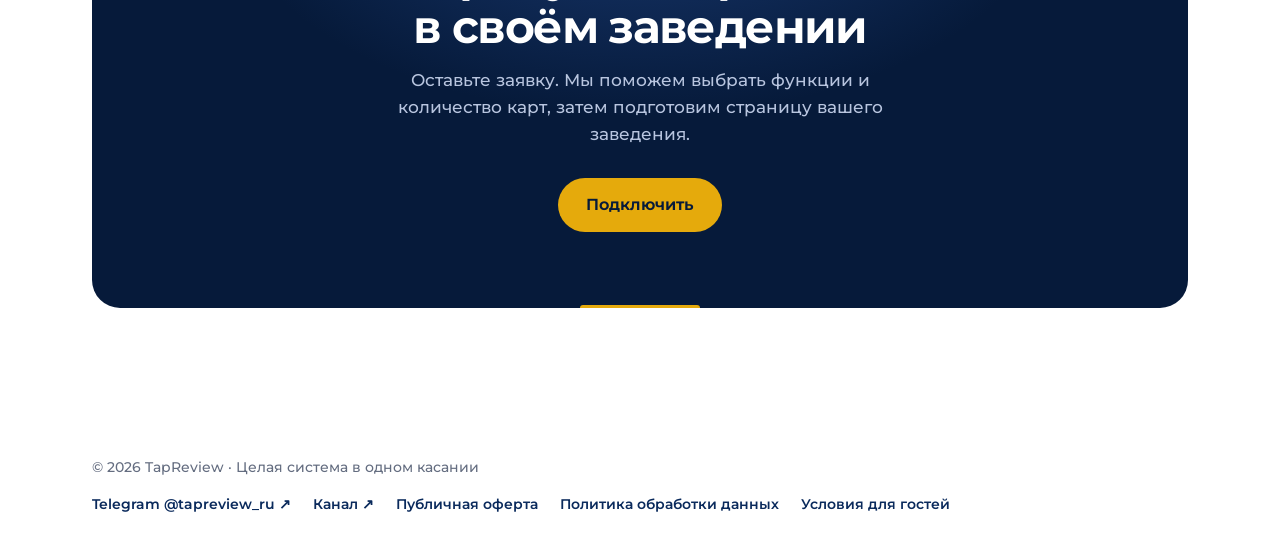
==== commit 234cf568: "Alternate NFC card and desktop stand in hero animation" ====
--- a/index.html
+++ b/index.html
@@ -178,7 +178,7 @@
     .visual { position: relative; display: flex; justify-content: center; min-width: 0; padding: 0 0 8px; }
     .hero-grid > * { min-width: 0; }
     .scene-wrap { --s: 0.68; width: 100%; height: calc(540px * var(--s)); display: flex; justify-content: center; }
-    .scene { position: relative; flex: none; width: 480px; height: 540px; transform: scale(var(--s)); transform-origin: top center; }
+    .scene { --hero-mm: 2.55px; --tap-cycle: 10s; position: relative; flex: none; width: 480px; height: 540px; transform: scale(var(--s)); transform-origin: top center; }
 
     /* Стол: тёмный орех с латунной кромкой, края растворяются в фоне */
     .counter {
@@ -203,7 +203,7 @@
     }
 
     /* Подставка с картой */
-    .stand { position: absolute; z-index: 2; left: 64px; bottom: 112px; width: 194px; transform: perspective(1100px) rotateY(16deg) rotateX(2deg); transform-origin: bottom center; }
+    .stand { position: absolute; z-index: 2; left: 101px; bottom: 112px; width: calc(54 * var(--hero-mm)); transform: perspective(1100px) rotateY(16deg) rotateX(2deg); transform-origin: bottom center; }
     .stand-shadow { position: absolute; left: -26px; right: -40px; bottom: -36px; height: 34px; border-radius: 50%; background: radial-gradient(closest-side, rgba(10, 5, 0, 0.55), transparent); filter: blur(2px); }
     .card-img { position: relative; display: block; width: 100%; height: auto; border-radius: 12px; box-shadow: 0 2px 6px rgba(10, 42, 92, 0.12), 0 24px 40px -12px rgba(10, 42, 92, 0.3); }
     /* Акриловое стекло поверх карты: блик и тонкая кромка */
@@ -219,6 +219,45 @@
       box-shadow: 0 0 0 1px rgba(255, 255, 255, 0.95) inset, 0 -1px 0 rgba(150, 165, 190, 0.4) inset, 0 10px 16px -6px rgba(40, 30, 15, 0.3);
     }
     .stand-base::before { content: ""; position: absolute; left: 14px; right: 14px; top: 5px; height: 3px; border-radius: 3px; background: rgba(150, 165, 190, 0.35); }
+
+    /* Одна шкала для вертикальной карты 54×86 и подставки 120×140×40. */
+    .hero-product { transition: opacity .4s var(--ease), visibility 0s .4s; }
+    .scene[data-product="stand"] .stand-card, .scene[data-product="card"] .display-stand {
+      opacity: 0; visibility: hidden;
+    }
+    .scene[data-product="card"] .stand-card, .scene[data-product="stand"] .display-stand {
+      opacity: 1; visibility: visible; transition-delay: 0s;
+    }
+    .stand-card .card-img { height: calc(86 * var(--hero-mm)); }
+    .display-stand {
+      position: absolute; z-index: 2; left: 8px; bottom: 102px; width: calc(120 * var(--hero-mm));
+      transform: perspective(1100px) rotateY(-8deg); transform-origin: bottom center;
+    }
+    .display-stand-foot {
+      position: absolute; inset: auto 0 0; height: calc(40 * var(--hero-mm)); border-radius: 4px;
+      transform: skewX(-50deg) scaleY(.42); transform-origin: bottom center;
+      background: linear-gradient(145deg, #eceff5, #fff 70%); box-shadow: 0 4px 2px #afbbcd, 0 12px 17px #1c130f55;
+    }
+    .display-stand-face {
+      position: relative; display: flex; flex-direction: column; align-items: center; justify-content: space-between;
+      width: 100%; height: calc(140 * var(--hero-mm)); padding: 18px 14px 15px; border-radius: 12px 12px 5px 5px;
+      background: #fff; color: var(--navy); text-align: center;
+      box-shadow: 3px 1px 0 #d6dce7, 0 0 0 1px #e2e7ef inset, 0 13px 22px -14px #101c33;
+    }
+    .display-stand-brand { font-size: 35px; font-weight: 800; line-height: 1; }
+    .display-stand-tag { margin: 0; font-size: 10px; font-weight: 750; letter-spacing: .18em; }
+    .display-stand-line { width: 56px; height: 4px; background: var(--gold); }
+    .display-stand-title { margin: 0; font-size: 17px; font-weight: 750; line-height: 1.18; }
+    .display-stand-stars { display: flex; gap: 3px; color: var(--gold); }
+    .display-stand-stars svg { width: 23px; height: 23px; }
+    .display-stand-qr { display: block; width: 122px; height: 122px; border: 2px solid var(--navy); border-radius: 13px; }
+    .display-stand-features { display: grid; grid-template-columns: repeat(4, minmax(0, 1fr)); width: 100%; }
+    .display-stand-features span { padding: 0 3px; font-size: 8.5px; font-weight: 700; line-height: 1.15; }
+    .display-stand-features span + span { border-left: 1px solid var(--navy); }
+    .display-stand-features b { display: block; margin-bottom: 4px; font-size: 17px; }
+    .scene-switch { border: 1px solid var(--line-strong); cursor: pointer; font-family: inherit; }
+    .scene-switch[hidden] { display: none; }
+    .scene-switch:focus-visible { outline: 2px solid var(--navy); outline-offset: 3px; }
 
     /* NFC-волны в точке касания */
     .nfc { position: absolute; z-index: 5; left: 232px; top: 262px; width: 0; height: 0; pointer-events: none; }
@@ -280,16 +319,16 @@
     @keyframes tap-rate { 0%, 68% { opacity: 1; } 73%, 96% { opacity: 0; } 100% { opacity: 1; } }
     @keyframes tap-star { 0%, 55% { color: #e3e7ee; } 56.5%, 97% { color: var(--gold); } 100% { color: #e3e7ee; } }
     @keyframes tap-touch { 0%, 51% { opacity: 0; transform: scale(0.4); } 53.5% { opacity: 1; transform: scale(0.85); } 60%, 100% { opacity: 0; transform: scale(1.5); } }
-    .phone { animation: tap-phone 10s var(--ease) infinite; }
-    .s-idle { animation: tap-idle 10s linear infinite; }
-    .nfc i { animation: tap-ring 10s ease-out infinite; }
-    .s-rate { animation: tap-rate 10s linear infinite; }
-    .r-stars span { animation: tap-star 10s linear infinite; }
+    .phone { animation: tap-phone var(--tap-cycle) var(--ease) infinite; }
+    .s-idle { animation: tap-idle var(--tap-cycle) linear infinite; }
+    .nfc i { animation: tap-ring var(--tap-cycle) ease-out infinite; }
+    .s-rate { animation: tap-rate var(--tap-cycle) linear infinite; }
+    .r-stars span { animation: tap-star var(--tap-cycle) linear infinite; }
     .r-stars span:nth-child(2) { animation-delay: 0.06s; }
     .r-stars span:nth-child(3) { animation-delay: 0.12s; }
     .r-stars span:nth-child(4) { animation-delay: 0.18s; }
     .r-stars span:nth-child(5) { animation-delay: 0.24s; }
-    .r-tap { animation: tap-touch 10s ease-out infinite; }
+    .r-tap { animation: tap-touch var(--tap-cycle) ease-out infinite; }
     .nfc i:nth-child(2) { animation-delay: 0.18s; }
     .nfc i:nth-child(3) { animation-delay: 0.36s; }
     /* Боковые кнопки */
@@ -953,11 +992,8 @@
       .hero-grid { display: contents; }
       .hero-grid > .visual { grid-row: 2; padding: 0; margin-block: 12px 4px; }
       .hero .scene-wrap { --s: 0.54; }
-      .hero .tap-chip { display: none; }
-      .hero .phone, .hero .s-idle, .hero .nfc i,
-      .hero .s-rate, .hero .r-stars span, .hero .r-tap {
-        animation-duration: 4.6s; animation-iteration-count: 1;
-      }
+      .hero .scene { --tap-cycle: 6s; }
+      .hero .scene-switch { padding: 6px 12px 6px 7px; font-size: 12px; }
       .hero-copy { padding-inline: 20px; }
       .js .hero .reveal { opacity: 1; transform: none; transition: none; }
       .hero h1 { font-size: clamp(29px, 7.6vw, 46px); }
@@ -1010,6 +1046,8 @@
       .js .dash .bar { transform: none; }
       /* Без анимации: телефон уже приложен к карте, страница открыта */
       .phone { transform: translate(-78px, 36px) rotate(-12deg); }
+      .scene[data-product="stand"] .phone { transform: rotate(7deg); }
+      .scene[data-product="stand"] .nfc { visibility: hidden; }
       .s-idle { opacity: 0; }
       .nfc i { opacity: 0.5; transform: scale(1); }
       .nfc i:nth-child(2) { opacity: 0.3; transform: scale(1.4); }
@@ -1115,15 +1153,32 @@
           </ul>
         </div>
 
-        <div class="visual reveal" style="--d:.1s" aria-hidden="true">
-         <div class="scene-wrap">
-          <div class="scene">
+        <div class="visual reveal" style="--d:.1s">
+         <div class="scene-wrap" aria-hidden="true">
+          <div class="scene" id="hero-scene" data-product="card">
           <div class="counter"><div class="counter-top"></div><div class="counter-edge"></div></div>
-          <div class="stand">
+          <div class="stand stand-card hero-product">
             <div class="stand-shadow"></div>
             <div class="stand-base"></div>
             <img class="card-img" src="/assets/card-front.png" width="640" height="1015" alt="">
             <div class="stand-glass"></div>
+          </div>
+          <div class="display-stand hero-product">
+            <div class="display-stand-foot"></div>
+            <div class="display-stand-face">
+              <strong class="display-stand-brand">TapReview</strong>
+              <p class="display-stand-tag">ОТЗЫВ В ОДНО КАСАНИЕ</p>
+              <span class="display-stand-line"></span>
+              <p class="display-stand-title">Больше возможностей<br>для вашего визита</p>
+              <div class="display-stand-stars"><svg><use href="#i-star"/></svg><svg><use href="#i-star"/></svg><svg><use href="#i-star"/></svg><svg><use href="#i-star"/></svg><svg><use href="#i-star"/></svg></div>
+              <img class="display-stand-qr" src="/assets/qr-demo-barber.png" width="148" height="148" alt="">
+              <div class="display-stand-features">
+                <span><b>✂</b>Каталог<br>стрижек</span>
+                <span><b>☆</b>Бонусы<br>за визиты</span>
+                <span><b>₽</b>Оплата<br>услуг</span>
+                <span><b>↗</b>Наши<br>акции</span>
+              </div>
+            </div>
           </div>
           <div class="nfc"><i></i><i></i><i></i></div>
           <div class="phone">
@@ -1176,7 +1231,7 @@
           </div>
           </div>
          </div>
-          <div class="tap-chip"><span><svg><use href="#i-nfc"/></svg></span>Одно касание — отзыв, меню, чаевые</div>
+          <button class="tap-chip scene-switch" id="hero-scene-switch" type="button" hidden><span aria-hidden="true"><svg><use href="#i-nfc"/></svg></span><b>Показать подставку</b></button>
         </div>
       </div>
     </div>
@@ -1609,6 +1664,31 @@
 
   <script>
     (function () {
+      var scene = document.getElementById("hero-scene");
+      var button = document.getElementById("hero-scene-switch");
+      var motion = matchMedia("(prefers-reduced-motion: reduce)");
+      var manualAt = -Infinity;
+      var menu = scene.querySelectorAll(".r-grid > span");
+      button.hidden = false;
+      function switchProduct() {
+        var stand = scene.dataset.product === "card";
+        scene.dataset.product = stand ? "stand" : "card";
+        button.querySelector("b").textContent = stand ? "Показать карту" : "Показать подставку";
+        scene.querySelectorAll(".r-name, .s-name").forEach(function (name) { name.textContent = stand ? "Форма" : "Утро"; });
+        scene.querySelectorAll(".s-tag").forEach(function (tag) { tag.textContent = stand ? "Барбершоп" : "Кофейня"; });
+        scene.querySelector(".s-idle").lastChild.textContent = stand ? "Поднесите к подставке" : "Поднесите к карте";
+        scene.querySelector(".r-waiter").textContent = stand ? "Ваш мастер: Илья" : "Вас обслуживает: Анна";
+        menu[1].lastChild.textContent = stand ? "Услуги" : "Меню";
+        menu[3].lastChild.textContent = stand ? "Оплата услуг" : "Оплатить счёт";
+      }
+      button.addEventListener("click", function () { manualAt = performance.now(); switchProduct(); });
+      var phone = scene.querySelector(".phone");
+      phone.addEventListener("animationiteration", function (event) {
+        if (event.target === phone && event.animationName === "tap-phone" && !motion.matches && performance.now() - manualAt >= 2500) switchProduct();
+      });
+    })();
+
+    (function () {
       var picker = document.getElementById("guest-example");
       document.getElementById("guest-example-open").addEventListener("click", function () { picker.showModal(); });
       if (location.hash === "#guest-example") picker.showModal();
